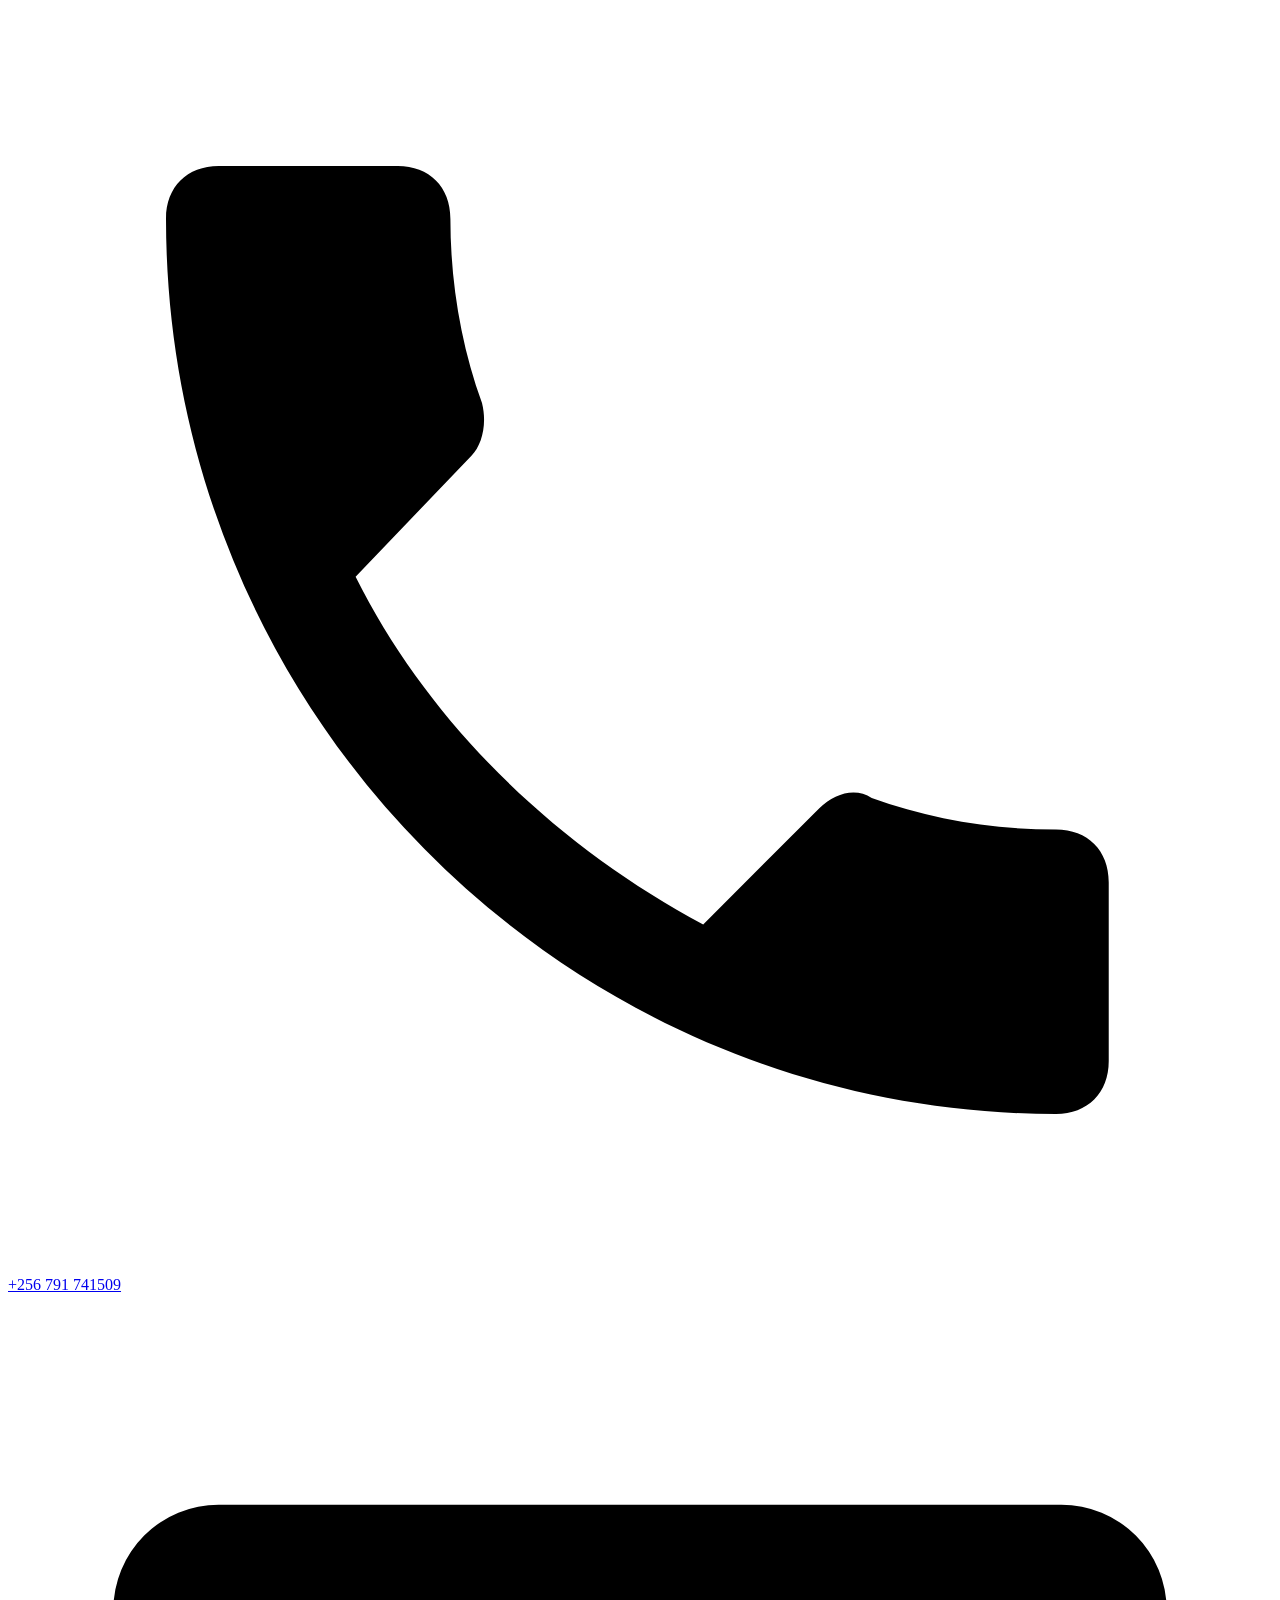
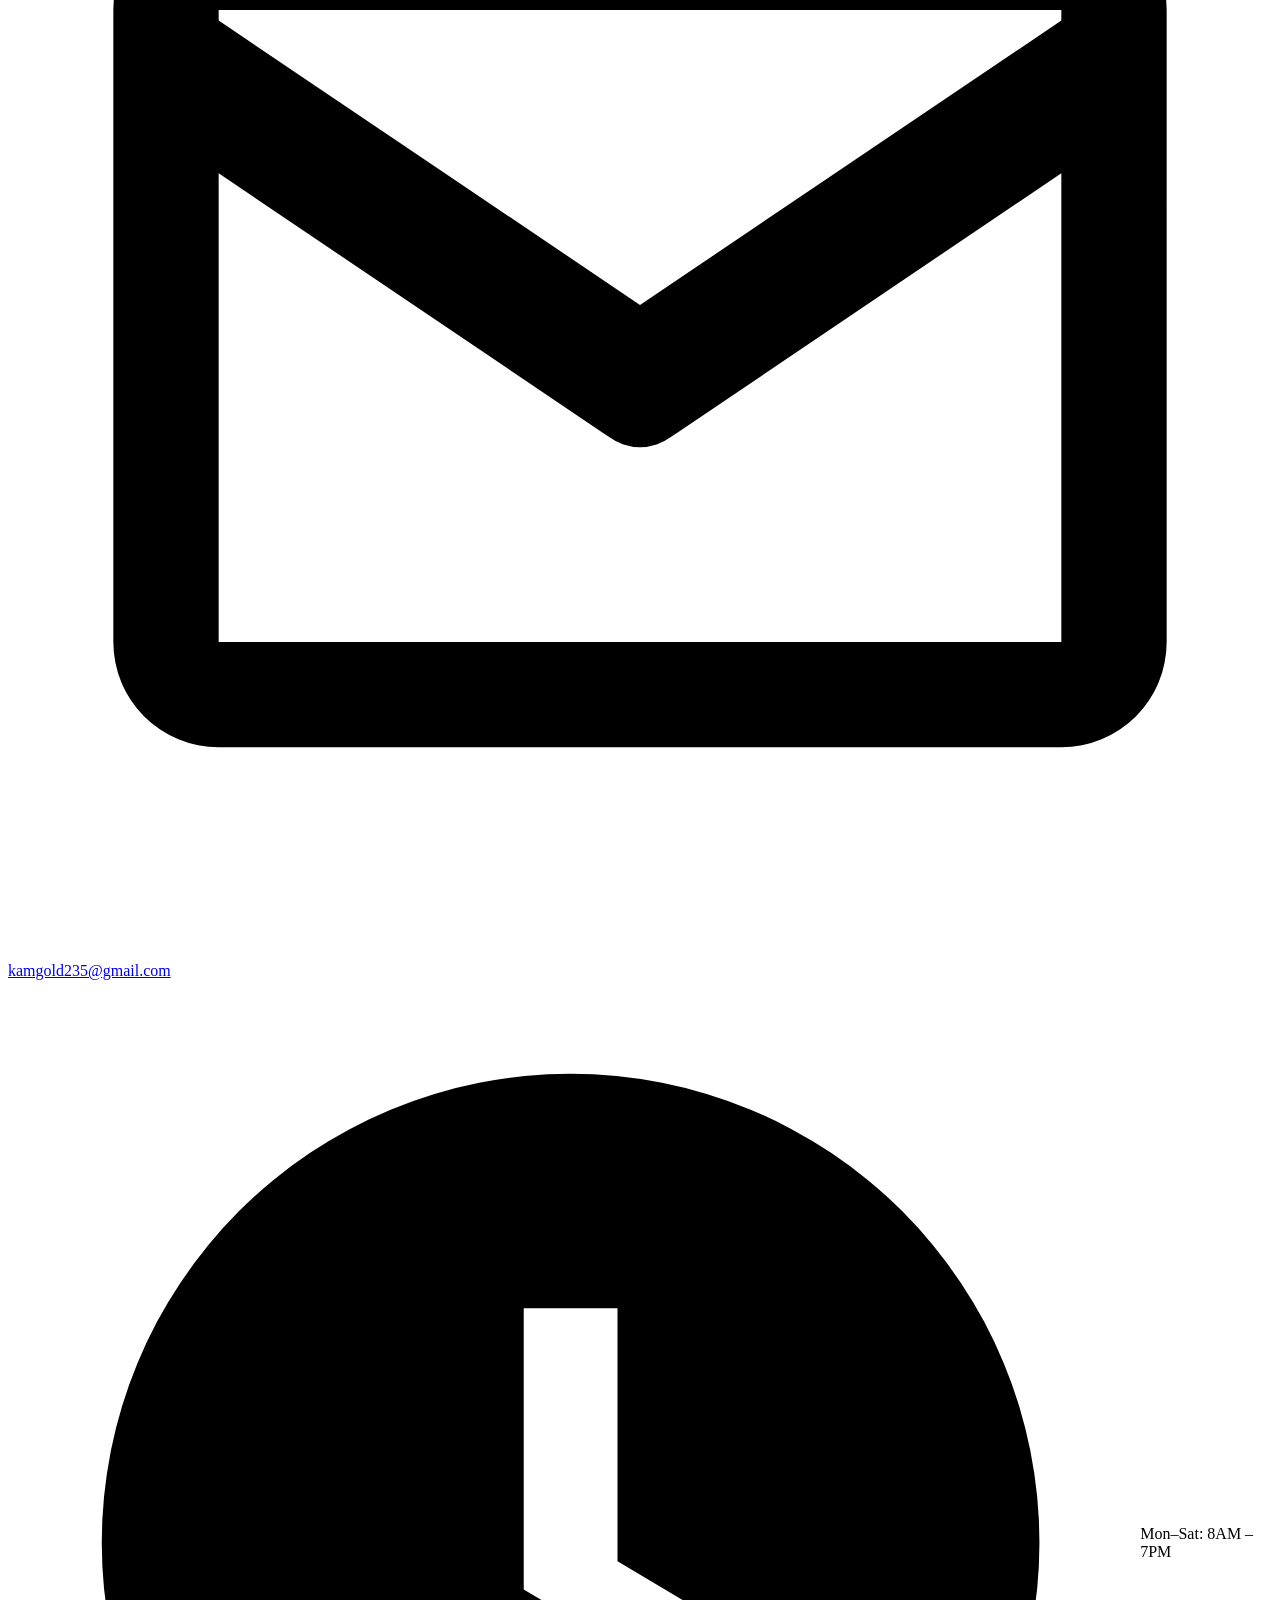
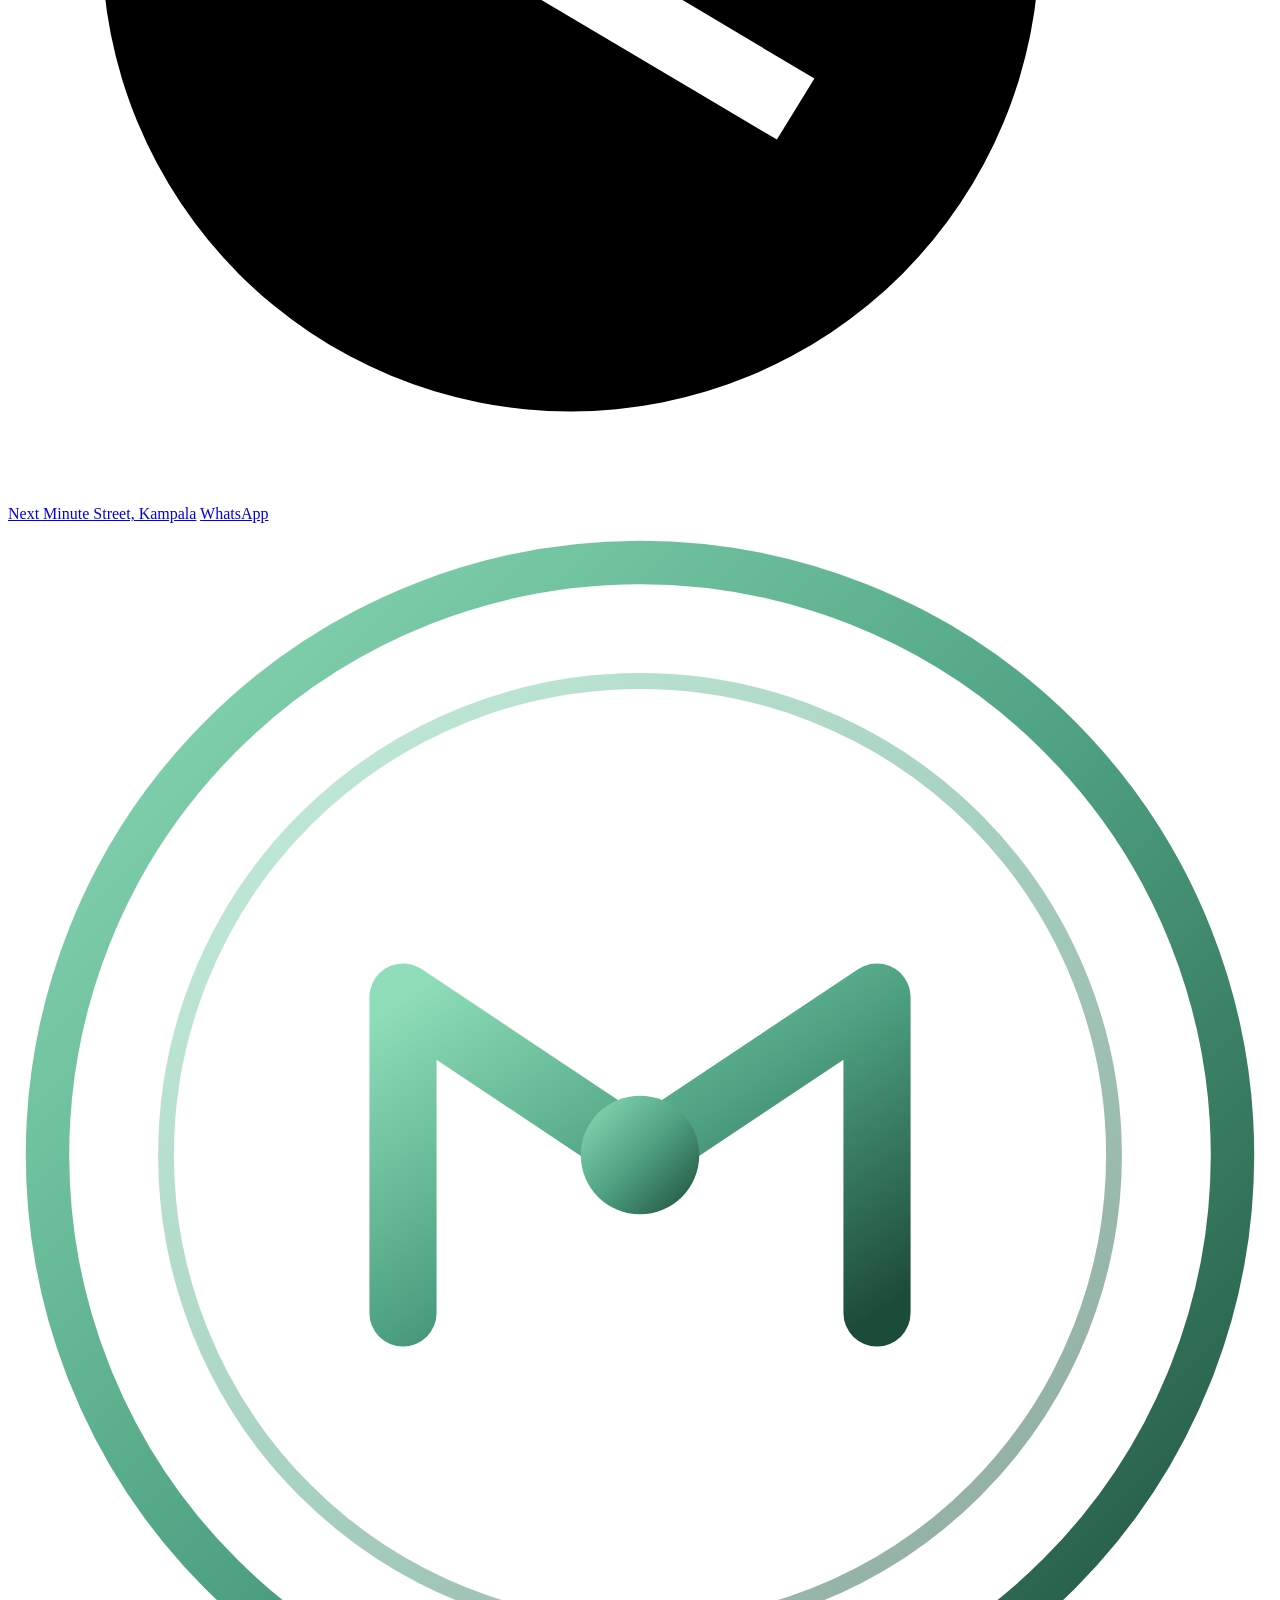
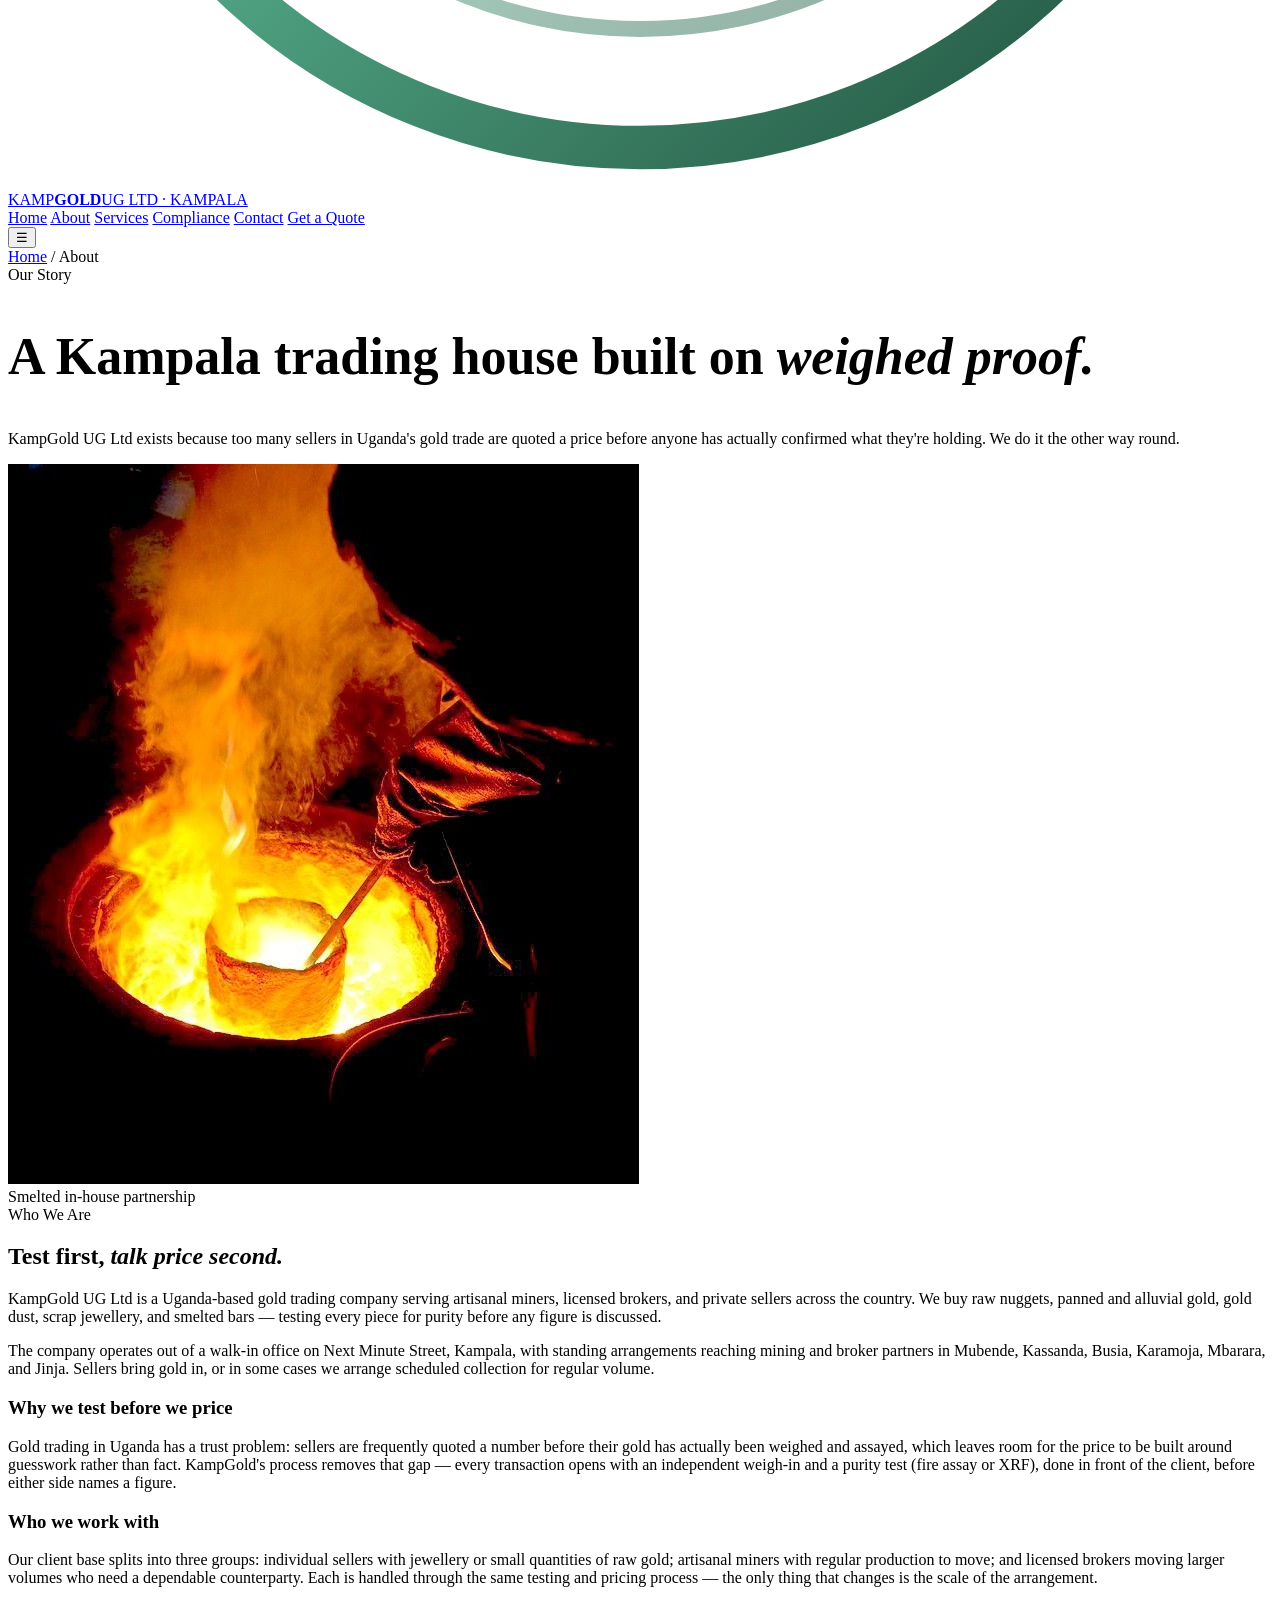
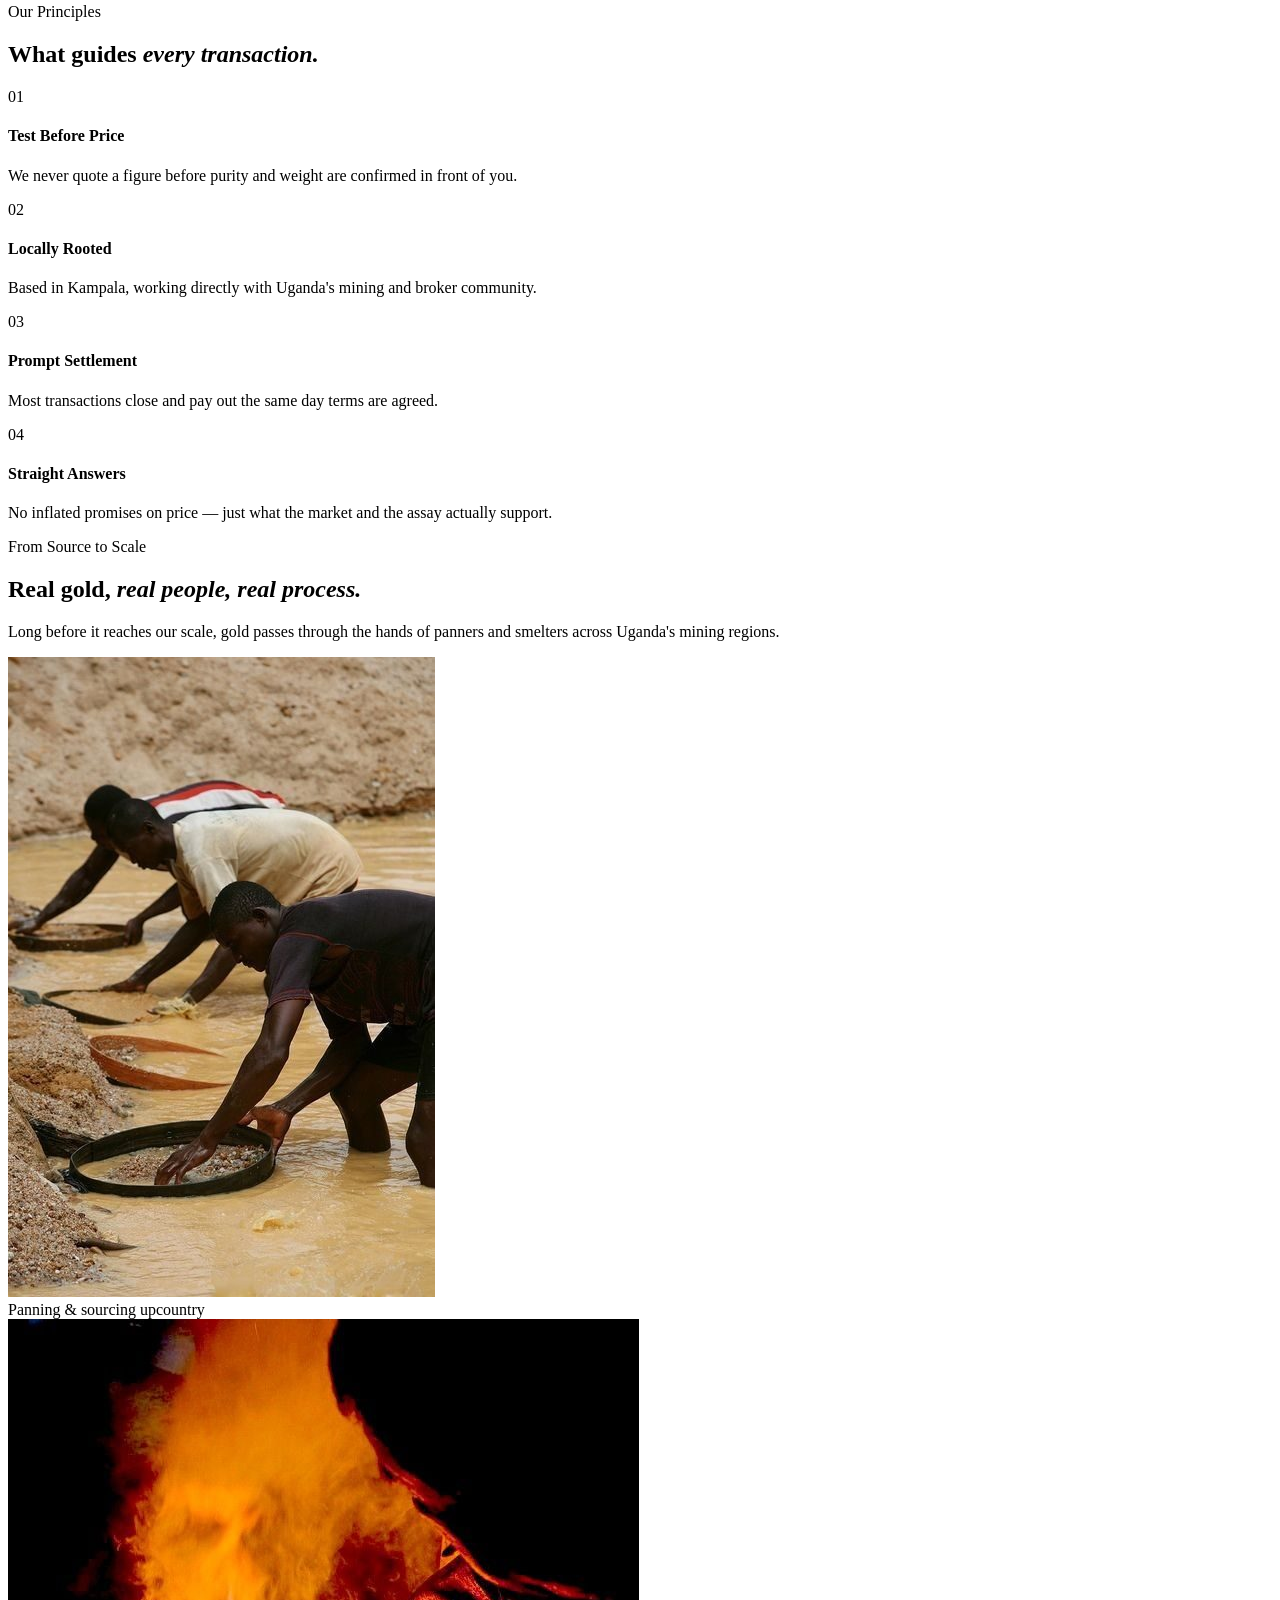
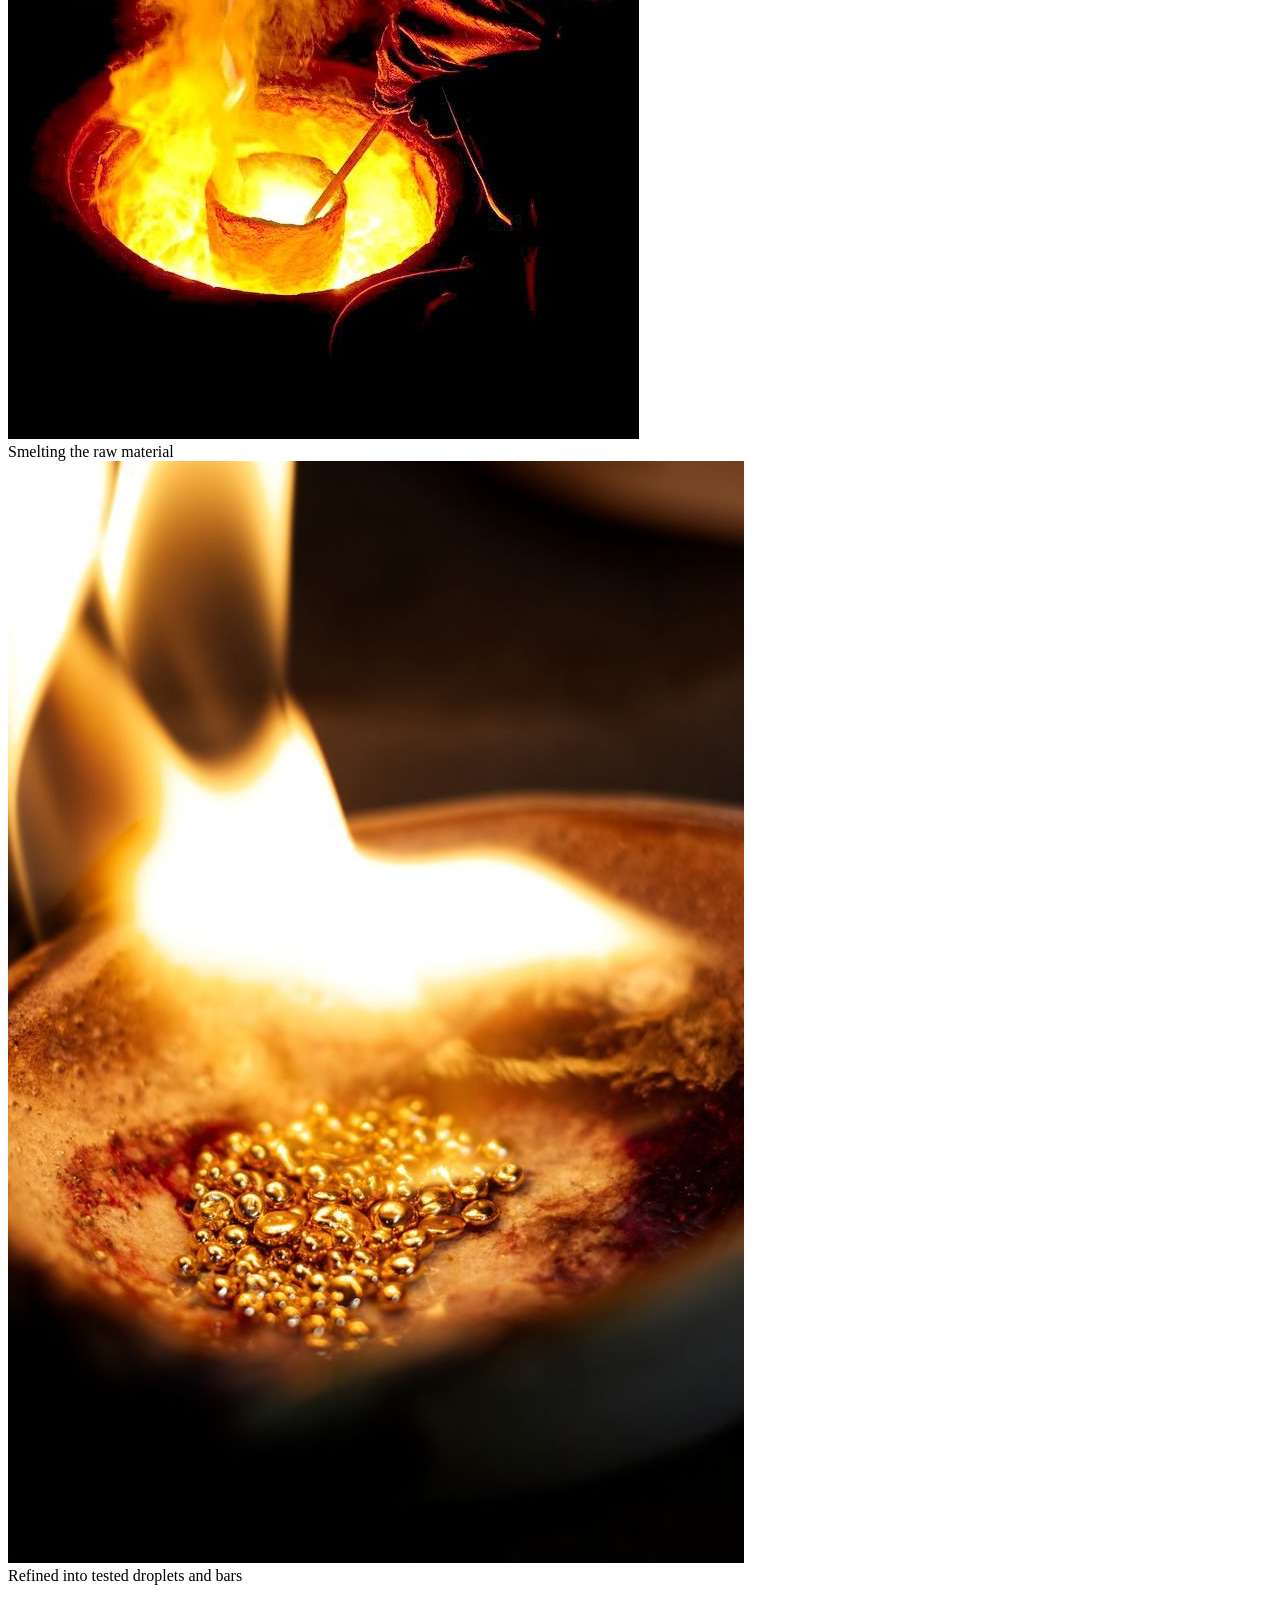
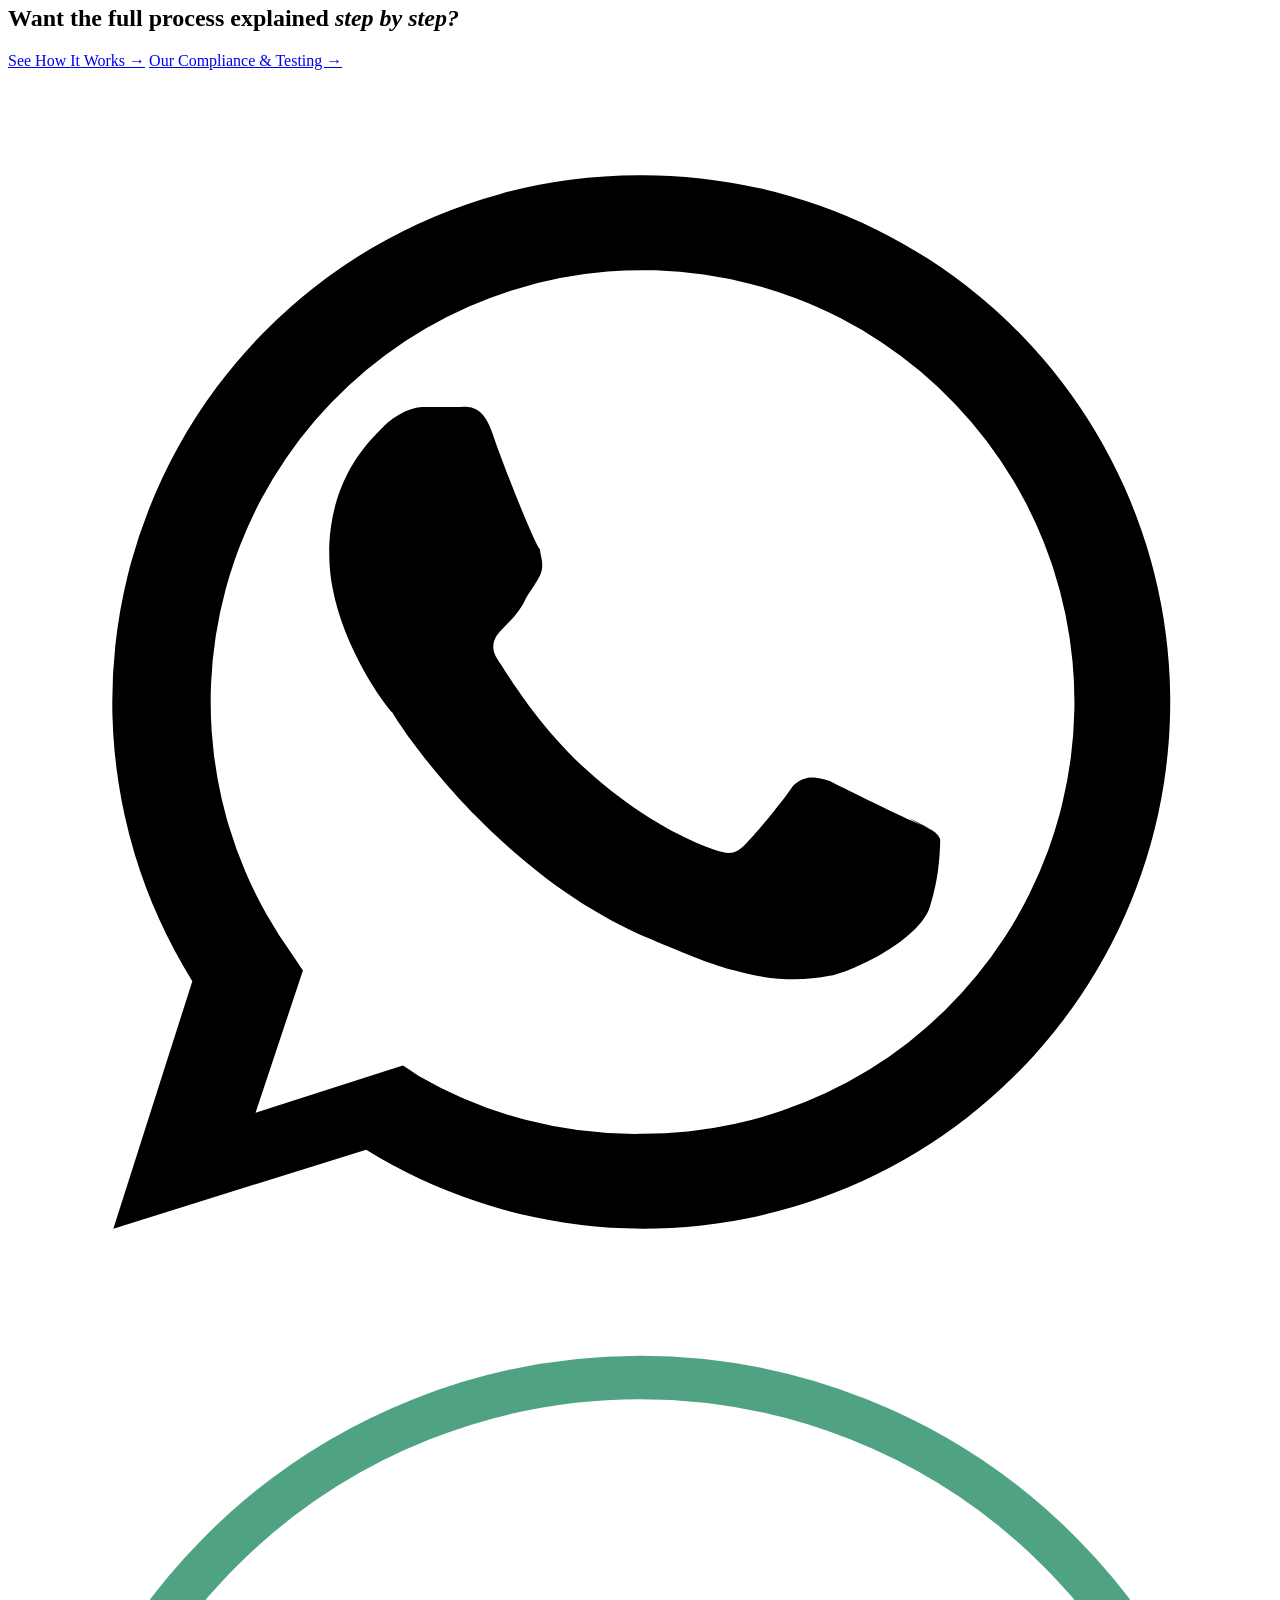
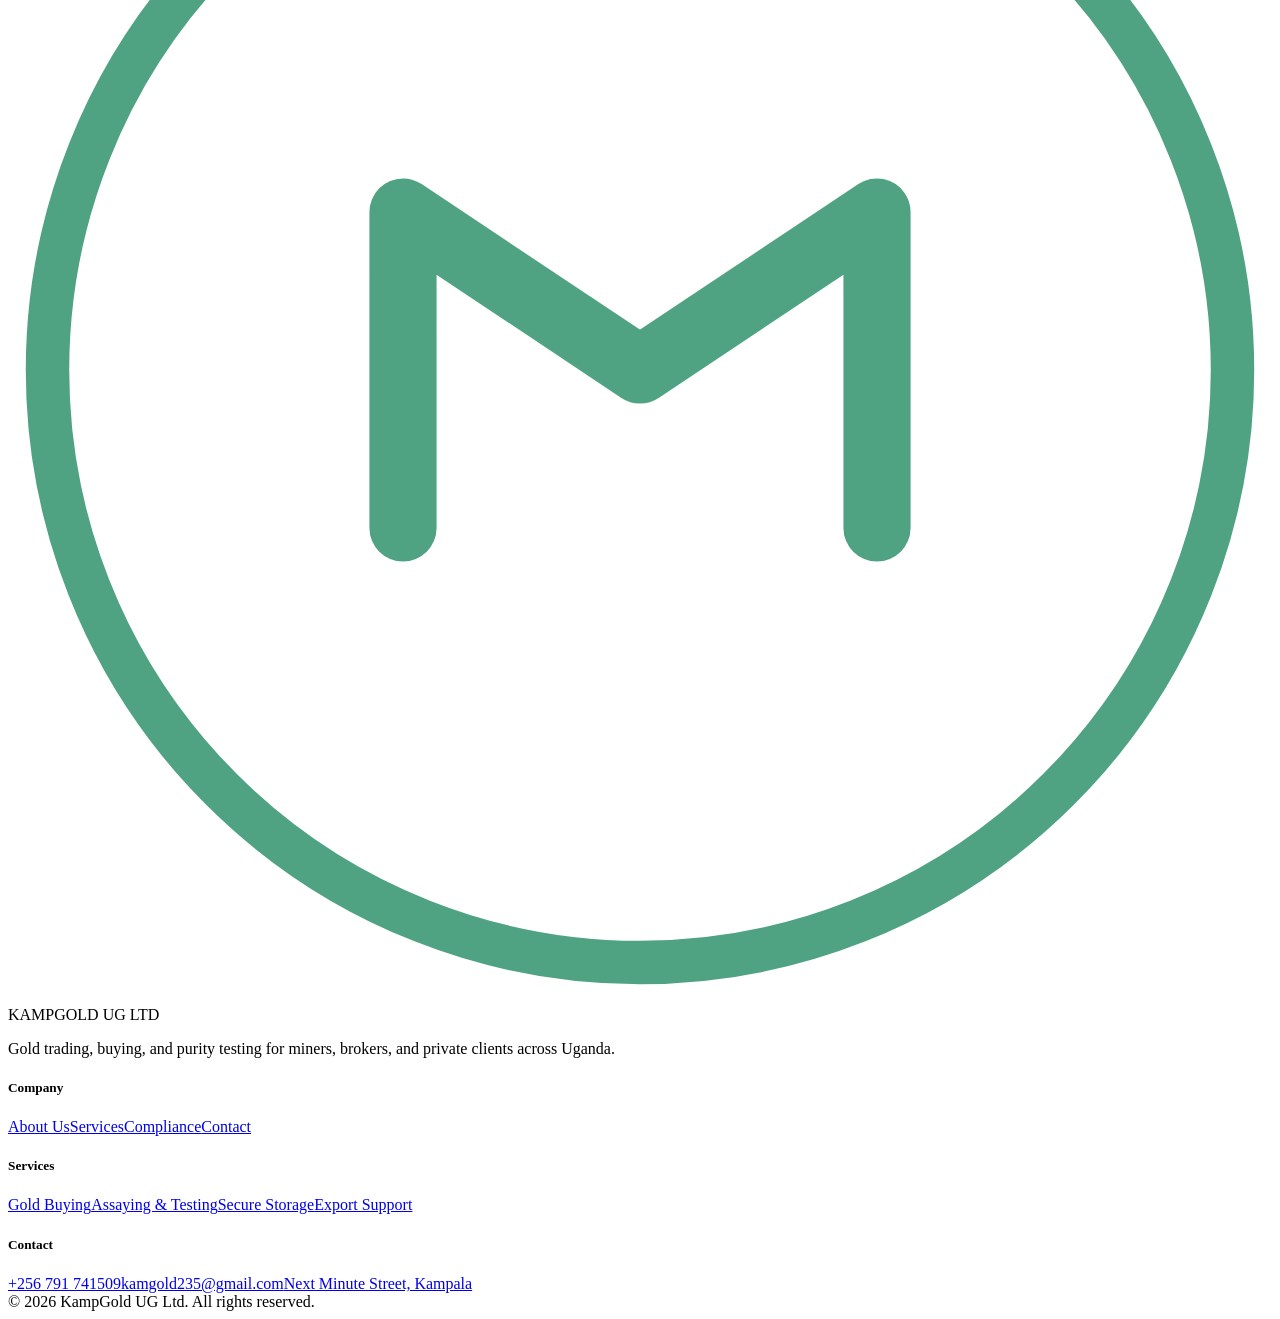
==== about.html @ 74c65866 "Add files via upload" ====
<!DOCTYPE html>
<html lang="en">
<head>
<meta charset="UTF-8">
<meta name="viewport" content="width=device-width, initial-scale=1.0">
<title>About KampGold UG Ltd — Gold Trading Company in Kampala, Uganda</title>
<meta name="description" content="KampGold UG Ltd is a Uganda-based gold trading company serving artisanal miners, licensed brokers, and private sellers from our Kampala office. Learn how we test, price, and pay for gold.">
<link rel="canonical" href="https://kampgold.com/about.html">
<link rel="icon" href="data:image/svg+xml,%3Csvg xmlns='http://www.w3.org/2000/svg' viewBox='0 0 64 64'%3E%3Ccircle cx='32' cy='32' r='30' fill='%230E0F0D'/%3E%3Ccircle cx='32' cy='32' r='26' fill='none' stroke='%234FA382' stroke-width='2.5'/%3E%3Cpath d='M20 40 L20 24 L32 32 L44 24 L44 40' fill='none' stroke='%234FA382' stroke-width='4' stroke-linecap='round' stroke-linejoin='round'/%3E%3C/svg%3E">
<link rel="preconnect" href="https://fonts.googleapis.com">
<link rel="preconnect" href="https://fonts.gstatic.com" crossorigin>
<link href="https://fonts.googleapis.com/css2?family=Fraunces:opsz,wght@9..144,500;9..144,600;9..144,700;9..144,900&family=Inter:wght@400;500;600;700&family=Space+Mono:wght@400;700&display=swap" rel="stylesheet">
<link rel="stylesheet" href="assets/style.css">
</head>
<body>

<div class="ember-field" id="emberField"></div>

<div class="topbar">
  <div class="wrap">
    <div class="topbar-left">
      <a href="tel:+256791741509"><svg viewBox="0 0 24 24"><path d="M6.6 10.8c1.4 2.8 3.8 5.1 6.6 6.6l2.2-2.2c.3-.3.7-.4 1-.2 1.1.4 2.3.6 3.5.6.6 0 1 .4 1 1V20c0 .6-.4 1-1 1C10.6 21 3 13.4 3 4c0-.6.4-1 1-1h3.4c.6 0 1 .4 1 1 0 1.2.2 2.4.6 3.5.1.4 0 .8-.2 1L6.6 10.8z"/></svg>+256 791 741509</a>
      <a href="mailto:kamgold235@gmail.com"><svg viewBox="0 0 24 24"><path d="M4 4h16a2 2 0 0 1 2 2v12a2 2 0 0 1-2 2H4a2 2 0 0 1-2-2V6a2 2 0 0 1 2-2zm0 2v.2l8 5.4 8-5.4V6H4zm16 3.1-7.4 5a1 1 0 0 1-1.2 0L4 9.1V18h16V9.1z"/></svg>kamgold235@gmail.com</a>
      <span style="display:flex;align-items:center;gap:7px;"><svg viewBox="0 0 24 24"><path d="M12 2a10 10 0 1 0 0 20 10 10 0 0 0 0-20zm1 5v5.4l4.2 2.5-.8 1.3-5.4-3.2V7h2z"/></svg>Mon–Sat: 8AM – 7PM</span>
    </div>
    <div class="topbar-right">
      <a href="contact.html">Next Minute Street, Kampala</a>
      <a href="https://wa.me/256791741509" target="_blank" rel="noopener noreferrer">WhatsApp</a>
    </div>
  </div>
</div>

<header>
  <div class="nav">
    <a class="logo" href="index.html">
      <span class="logo-mark"><svg viewBox="0 0 64 64"><defs><linearGradient id="lg1" x1="0" y1="0" x2="1" y2="1"><stop offset="0" stop-color="#8FDDB9"/><stop offset="0.5" stop-color="#4FA382"/><stop offset="1" stop-color="#1D4B39"/></linearGradient></defs><circle cx="32" cy="32" r="30" fill="none" stroke="url(#lg1)" stroke-width="2.2"/><circle cx="32" cy="32" r="24" fill="none" stroke="url(#lg1)" stroke-width="0.8" opacity="0.5"/><path d="M20 40 L20 24 L32 32 L44 24 L44 40" fill="none" stroke="url(#lg1)" stroke-width="3.4" stroke-linecap="round" stroke-linejoin="round"/><circle cx="32" cy="32" r="3" fill="url(#lg1)"/></svg></span>
      <span><span class="logo-text">KAMP<b>GOLD</b></span><span class="logo-sub">UG LTD · KAMPALA</span></span>
    </a>
    <nav class="links" id="navLinks">
      <a href="index.html">Home</a>
      <a href="about.html" class="active">About</a>
      <a href="services.html">Services</a>
      <a href="compliance.html">Compliance</a>
      <a href="contact.html">Contact</a>
      <a class="btn-gold" href="contact.html">Get a Quote</a>
    </nav>
    <button class="menu-btn" id="menuBtn" aria-label="Toggle menu">☰</button>
  </div>
</header>

<main>
  <section class="page-hero">
    <div class="wrap">
      <div class="breadcrumb"><a href="index.html">Home</a> / About</div>
      <div class="eyebrow">Our Story</div>
      <h1 class="hero-title" style="font-size:clamp(32px,4.4vw,52px);">A Kampala trading house built on <em>weighed proof.</em></h1>
      <p class="hero-sub">KampGold UG Ltd exists because too many sellers in Uganda's gold trade are quoted a price before anyone has actually confirmed what they're holding. We do it the other way round.</p>
    </div>
  </section>

  <section class="about" style="border-top:none;">
    <div class="wrap about-grid">
      <div class="about-visual reveal">
        <img src="assets/smelting-pour.jpg" alt="Molten gold being poured during smelting">
        <div class="av-shade"></div>
        <div class="av-glow"></div>
        <span class="av-badge">Smelted in-house partnership</span>
      </div>
      <div class="reveal page-body">
        <div class="section-tag">Who We Are</div>
        <h2>Test first, <em>talk price second.</em></h2>
        <p>KampGold UG Ltd is a Uganda-based gold trading company serving artisanal miners, licensed brokers, and private sellers across the country. We buy raw nuggets, panned and alluvial gold, gold dust, scrap jewellery, and smelted bars — testing every piece for purity before any figure is discussed.</p>
        <p>The company operates out of a walk-in office on Next Minute Street, Kampala, with standing arrangements reaching mining and broker partners in Mubende, Kassanda, Busia, Karamoja, Mbarara, and Jinja. Sellers bring gold in, or in some cases we arrange scheduled collection for regular volume.</p>
        <h3>Why we test before we price</h3>
        <p>Gold trading in Uganda has a trust problem: sellers are frequently quoted a number before their gold has actually been weighed and assayed, which leaves room for the price to be built around guesswork rather than fact. KampGold's process removes that gap — every transaction opens with an independent weigh-in and a purity test (fire assay or XRF), done in front of the client, before either side names a figure.</p>
        <h3>Who we work with</h3>
        <p>Our client base splits into three groups: individual sellers with jewellery or small quantities of raw gold; artisanal miners with regular production to move; and licensed brokers moving larger volumes who need a dependable counterparty. Each is handled through the same testing and pricing process — the only thing that changes is the scale of the arrangement.</p>
      </div>
    </div>
  </section>

  <section>
    <div class="wrap">
      <div class="section-head reveal">
        <div class="section-tag">Our Principles</div>
        <h2>What guides <em>every transaction.</em></h2>
      </div>
      <div class="why-grid reveal">
        <div class="why-item"><span class="num">01</span><h4>Test Before Price</h4><p>We never quote a figure before purity and weight are confirmed in front of you.</p></div>
        <div class="why-item"><span class="num">02</span><h4>Locally Rooted</h4><p>Based in Kampala, working directly with Uganda's mining and broker community.</p></div>
        <div class="why-item"><span class="num">03</span><h4>Prompt Settlement</h4><p>Most transactions close and pay out the same day terms are agreed.</p></div>
        <div class="why-item"><span class="num">04</span><h4>Straight Answers</h4><p>No inflated promises on price — just what the market and the assay actually support.</p></div>
      </div>
    </div>
  </section>

  <section style="background:var(--ink-2); border-top:1px solid var(--line); border-bottom:1px solid var(--line);">
    <div class="wrap">
      <div class="section-head reveal">
        <div class="section-tag">From Source to Scale</div>
        <h2>Real gold, <em>real people, real process.</em></h2>
        <p class="section-desc">Long before it reaches our scale, gold passes through the hands of panners and smelters across Uganda's mining regions.</p>
      </div>
      <div class="story-grid reveal">
        <div class="story-photo tall"><img src="assets/panning-river.jpg" alt="Miners panning for gold in a river"><div class="story-shade"></div><span class="story-cap">Panning &amp; sourcing upcountry</span></div>
        <div class="story-photo"><img src="assets/smelting-pour.jpg" alt="Molten gold being poured from a crucible"><div class="story-shade"></div><span class="story-cap">Smelting the raw material</span></div>
        <div class="story-photo"><img src="assets/molten-droplets.jpg" alt="Molten gold droplets forming under flame"><div class="story-shade"></div><span class="story-cap">Refined into tested droplets and bars</span></div>
      </div>
    </div>
  </section>

  <section class="cta">
    <div class="wrap">
      <h2 class="reveal">Want the full process explained <em>step by step?</em></h2>
      <div class="cta-actions reveal">
        <a class="btn-gold" href="services.html">See How It Works →</a>
        <a class="btn-outline" href="compliance.html">Our Compliance &amp; Testing →</a>
      </div>
    </div>
  </section>
</main>

<a class="float-wa" href="https://wa.me/256791741509" target="_blank" rel="noopener noreferrer" aria-label="Chat on WhatsApp">
  <svg viewBox="0 0 24 24"><path d="M17.5 14.4c-.3-.1-1.7-.8-1.9-.9-.3-.1-.5-.1-.7.1-.2.3-.7.9-.9 1.1-.2.2-.3.2-.6.1-.3-.1-1.3-.5-2.4-1.5-.9-.8-1.5-1.8-1.7-2.1-.2-.3 0-.5.1-.6.1-.1.3-.3.4-.5.1-.2.2-.3.3-.5.1-.2 0-.4 0-.5-.1-.1-.7-1.6-.9-2.2-.2-.6-.5-.5-.7-.5h-.6c-.2 0-.5.1-.8.4-.3.3-1 1-1 2.4s1 2.8 1.2 3c.1.2 2 3.1 4.9 4.3.7.3 1.2.5 1.6.6.7.2 1.3.2 1.8.1.5-.1 1.7-.7 1.9-1.3.2-.6.2-1.2.2-1.3-.1-.2-.3-.2-.6-.4z"/><path d="M12 2a10 10 0 0 0-8.5 15.3L2 22l4.8-1.5A10 10 0 1 0 12 2zm0 18.2a8.2 8.2 0 0 1-4.2-1.1l-.3-.2-2.8.9.9-2.7-.2-.3A8.2 8.2 0 1 1 12 20.2z"/></svg>
</a>

<footer>
  <div class="wrap">
    <div class="footer-grid">
      <div>
        <div class="footer-brand"><span class="logo-mark" style="width:32px;height:32px;"><svg viewBox="0 0 64 64"><circle cx="32" cy="32" r="30" fill="none" stroke="#4FA382" stroke-width="2.2"/><path d="M20 40 L20 24 L32 32 L44 24 L44 40" fill="none" stroke="#4FA382" stroke-width="3.4" stroke-linecap="round" stroke-linejoin="round"/></svg></span><span>KAMPGOLD UG LTD</span></div>
        <p class="footer-desc">Gold trading, buying, and purity testing for miners, brokers, and private clients across Uganda.</p>
      </div>
      <div class="footer-col"><h5>Company</h5><a href="about.html">About Us</a><a href="services.html">Services</a><a href="compliance.html">Compliance</a><a href="contact.html">Contact</a></div>
      <div class="footer-col"><h5>Services</h5><a href="services.html">Gold Buying</a><a href="services.html">Assaying &amp; Testing</a><a href="services.html">Secure Storage</a><a href="services.html">Export Support</a></div>
      <div class="footer-col"><h5>Contact</h5><a href="tel:+256791741509">+256 791 741509</a><a href="mailto:kamgold235@gmail.com">kamgold235@gmail.com</a><a href="contact.html">Next Minute Street, Kampala</a></div>
    </div>
    <div class="footer-bottom"><span>© 2026 KampGold UG Ltd. All rights reserved.</span></div>
  </div>
</footer>

<script src="assets/script.js"></script>
</body>
</html>
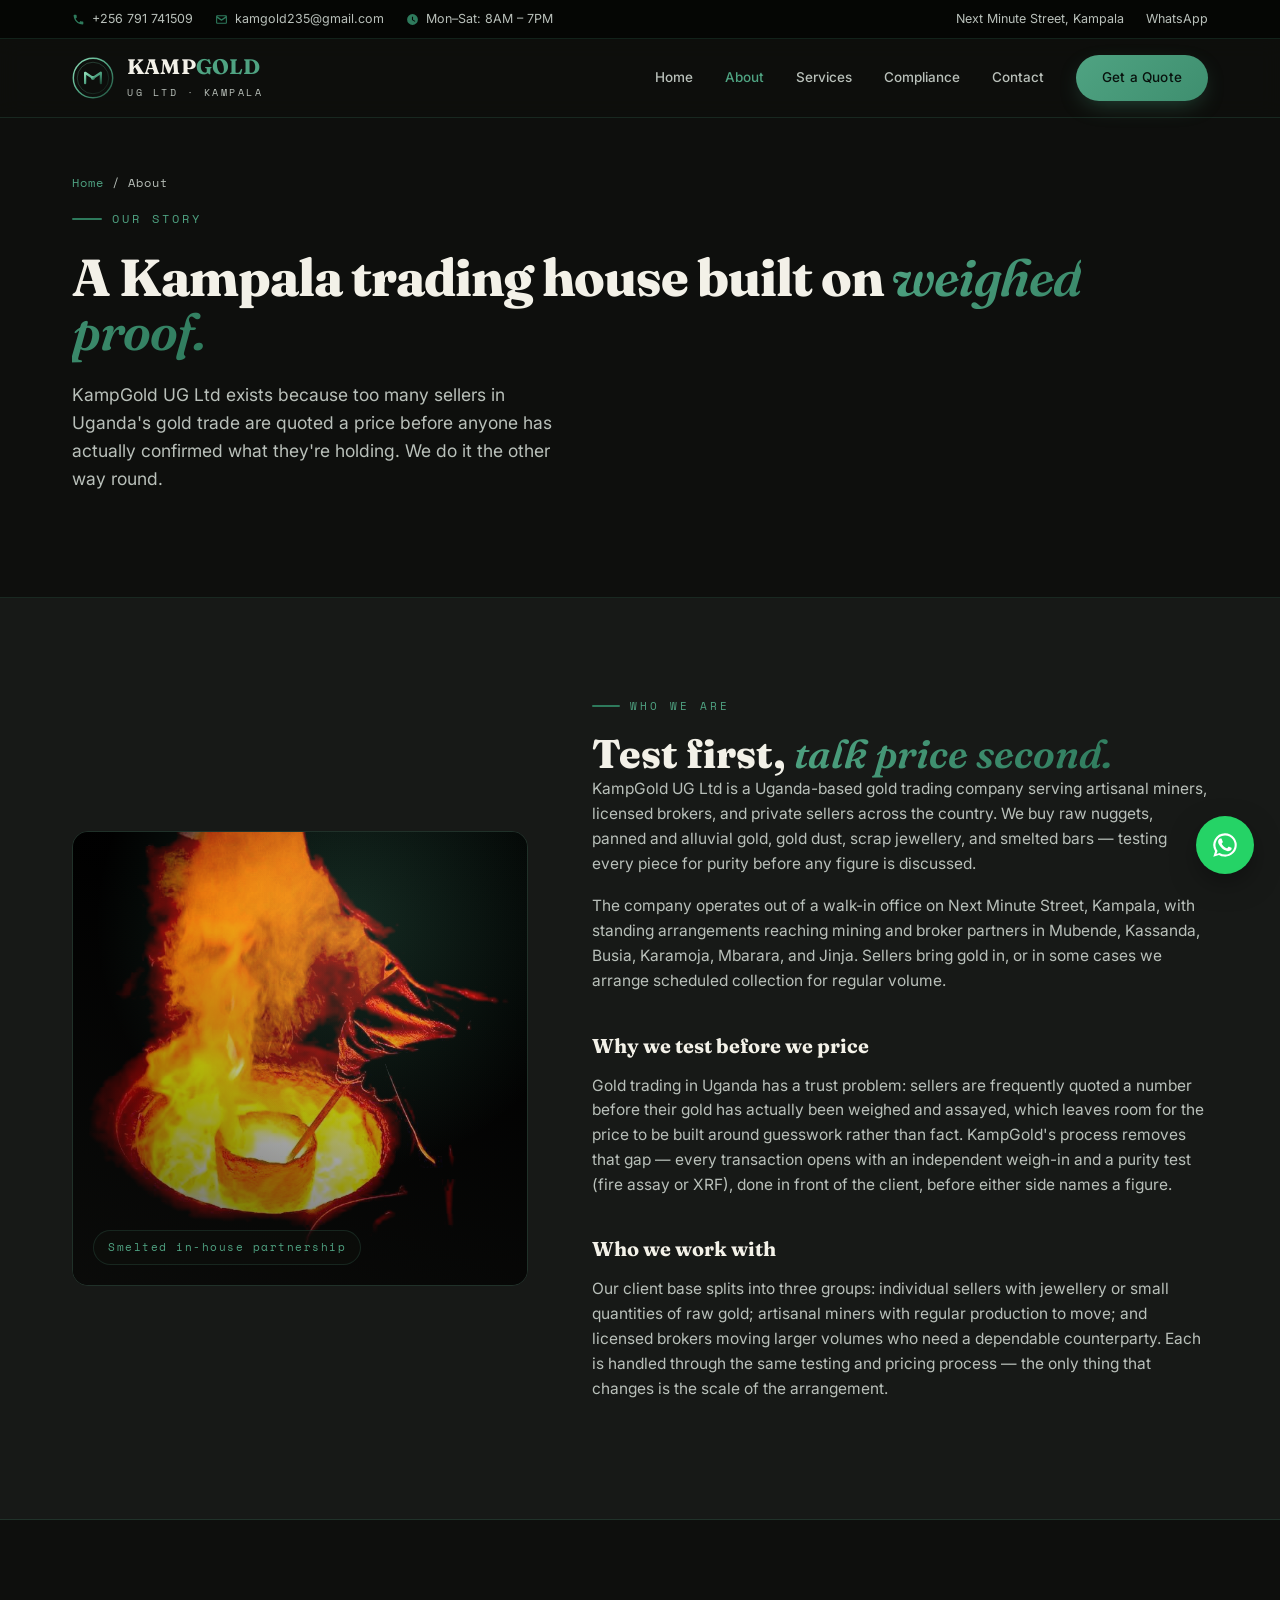
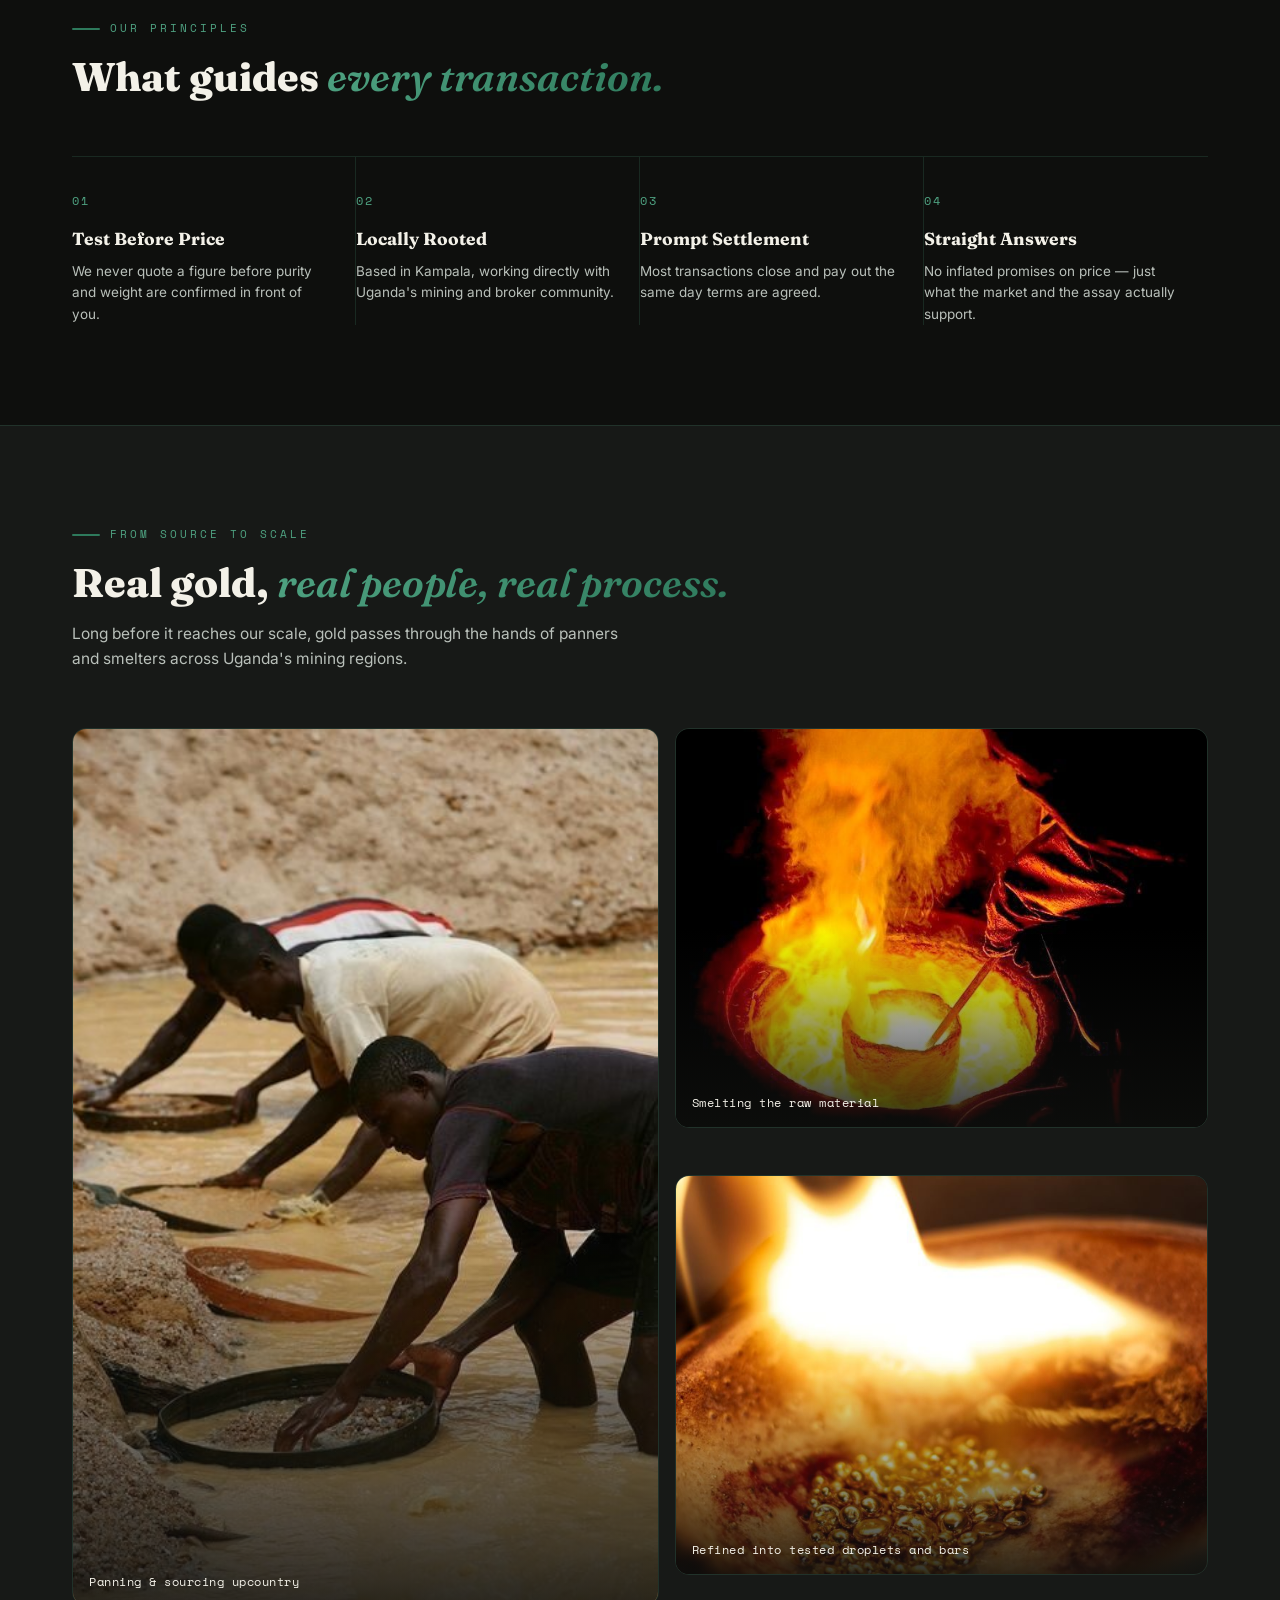
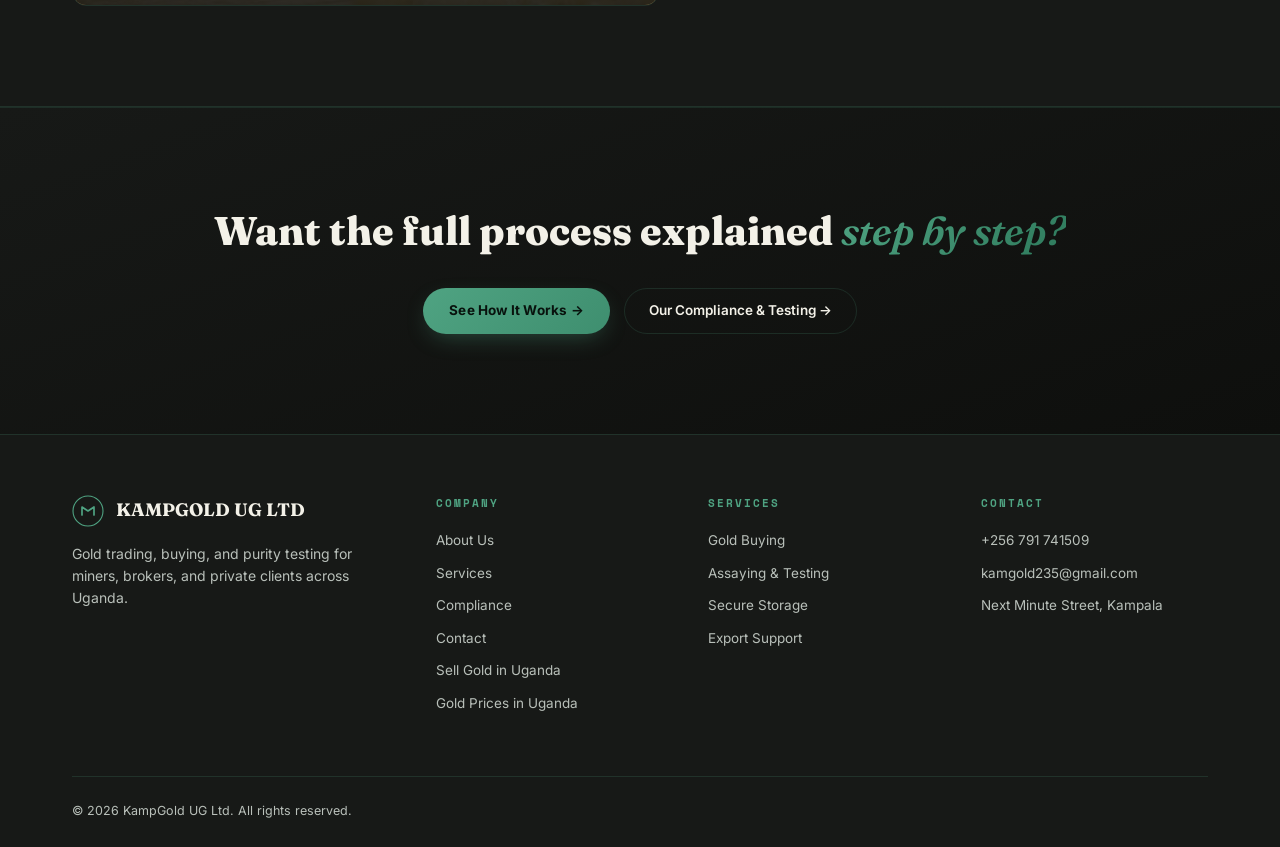
==== commit 6b2c02ae: "Add files via upload" ====
--- a/about.html
+++ b/about.html
@@ -131,7 +131,7 @@
         <div class="footer-brand"><span class="logo-mark" style="width:32px;height:32px;"><svg viewBox="0 0 64 64"><circle cx="32" cy="32" r="30" fill="none" stroke="#4FA382" stroke-width="2.2"/><path d="M20 40 L20 24 L32 32 L44 24 L44 40" fill="none" stroke="#4FA382" stroke-width="3.4" stroke-linecap="round" stroke-linejoin="round"/></svg></span><span>KAMPGOLD UG LTD</span></div>
         <p class="footer-desc">Gold trading, buying, and purity testing for miners, brokers, and private clients across Uganda.</p>
       </div>
-      <div class="footer-col"><h5>Company</h5><a href="about.html">About Us</a><a href="services.html">Services</a><a href="compliance.html">Compliance</a><a href="contact.html">Contact</a></div>
+      <div class="footer-col"><h5>Company</h5><a href="about.html">About Us</a><a href="services.html">Services</a><a href="compliance.html">Compliance</a><a href="contact.html">Contact</a><a href="sell-gold-uganda.html">Sell Gold in Uganda</a><a href="gold-prices-uganda.html">Gold Prices in Uganda</a></div>
       <div class="footer-col"><h5>Services</h5><a href="services.html">Gold Buying</a><a href="services.html">Assaying &amp; Testing</a><a href="services.html">Secure Storage</a><a href="services.html">Export Support</a></div>
       <div class="footer-col"><h5>Contact</h5><a href="tel:+256791741509">+256 791 741509</a><a href="mailto:kamgold235@gmail.com">kamgold235@gmail.com</a><a href="contact.html">Next Minute Street, Kampala</a></div>
     </div>
--- a/assets/style.css
+++ b/assets/style.css
@@ -0,0 +1,286 @@
+/* ============================================================
+   KampGold UG Ltd — shared stylesheet
+   Accent colour is a deep jade/emerald (NOT gold) — gold appears
+   only inside real photographs, never as UI chrome, text colour,
+   borders, or icon fills. This was a deliberate brief change:
+   gold-on-dark reads as generic/templated for a gold trading
+   site; jade reads as a considered, distinct brand choice while
+   still working with the same warm-dark palette.
+   ============================================================ */
+:root{
+  --ink:#0E0F0D;
+  --ink-2:#171917;
+  --ink-3:#1F2320;
+  --acc-1:#4FA382;   /* bright jade — replaces old gold-1 */
+  --acc-2:#2E7A5C;   /* mid jade   — replaces old gold-2 */
+  --acc-3:#1D4B39;   /* deep jade  — replaces old gold-3 */
+  --ember:#7A2A1E;   /* unchanged warm accent, used sparingly (ticker band) */
+  --ivory:#F3F1E8;
+  --ivory-dim:#B9C0BA;
+  --line:rgba(79,163,130,0.18);
+  --serif:'Fraunces', serif;
+  --sans:'Inter', sans-serif;
+  --mono:'Space Mono', monospace;
+}
+*{box-sizing:border-box; margin:0; padding:0;}
+html{scroll-behavior:smooth;}
+body{background:var(--ink); color:var(--ivory); font-family:var(--sans); line-height:1.6; overflow-x:hidden;}
+a{color:inherit; text-decoration:none;}
+img,svg{display:block; max-width:100%;}
+.wrap{max-width:1200px; margin:0 auto; padding:0 32px;}
+@media (prefers-reduced-motion: reduce){*{animation:none !important; transition:none !important;}}
+
+.reveal{opacity:0; transform:translateY(28px); transition:opacity .7s ease, transform .7s ease;}
+.reveal.in{opacity:1; transform:translateY(0);}
+/* No-JS / crawler fallback: never rely on JS to reveal actual content.
+   If JS hasn't run yet (or doesn't run at all), text is still present
+   in the DOM — this class only affects opacity/transform, so search
+   engines index the underlying text regardless of animation state. */
+noscript .reveal{opacity:1 !important; transform:none !important;}
+
+.ember-field{position:fixed; inset:0; z-index:0; pointer-events:none; overflow:hidden;}
+.ember-dot{
+  position:absolute; bottom:-20px; width:5px; height:5px; border-radius:50%;
+  background:radial-gradient(circle, var(--acc-1), transparent 70%);
+  opacity:0; animation:rise linear infinite;
+  box-shadow:0 0 8px 1px rgba(79,163,130,0.45);
+}
+@keyframes rise{
+  0%{transform:translateY(0) translateX(0); opacity:0;}
+  8%{opacity:.8;}
+  50%{transform:translateY(-52vh) translateX(14px); opacity:.5;}
+  90%{opacity:0;}
+  100%{transform:translateY(-100vh) translateX(-10px); opacity:0;}
+}
+main, header, footer, .topbar{position:relative; z-index:1;}
+
+.topbar{background:#050604; color:var(--ivory-dim); font-size:12.5px; border-bottom:1px solid var(--line);}
+.topbar .wrap{display:flex; justify-content:space-between; align-items:center; padding:9px 32px; flex-wrap:wrap; gap:8px;}
+.topbar-left, .topbar-right{display:flex; gap:22px; align-items:center; flex-wrap:wrap;}
+.topbar a{display:flex; align-items:center; gap:7px; transition:color .2s;}
+.topbar a:hover{color:var(--acc-1);}
+.topbar svg{width:13px; height:13px; fill:var(--acc-2);}
+
+header{position:sticky; top:0; z-index:100; background:rgba(14,15,13,0.92); backdrop-filter:blur(10px); border-bottom:1px solid var(--line);}
+.nav{display:flex; align-items:center; justify-content:space-between; padding:16px 32px; max-width:1200px; margin:0 auto;}
+.logo{display:flex; align-items:center; gap:13px;}
+.logo-text{font-family:var(--serif); font-weight:700; font-size:21px; letter-spacing:.2px; color:var(--ivory); line-height:1.1;}
+.logo-text b{color:var(--acc-1);}
+.logo-sub{font-family:var(--mono); font-size:9.5px; letter-spacing:2.5px; color:var(--ivory-dim); display:block; margin-top:3px;}
+nav.links{display:flex; gap:32px; align-items:center;}
+nav.links a{font-size:13.5px; color:var(--ivory-dim); font-weight:500; transition:color .2s;}
+nav.links a:hover, nav.links a.active{color:var(--acc-1);}
+.btn-gold{
+  background:linear-gradient(135deg, var(--acc-1), var(--acc-2));
+  background-size:200% 200%;
+  color:#08120D !important; font-weight:700; padding:12px 26px; border-radius:999px;
+  font-size:13.5px; letter-spacing:.2px; box-shadow:0 8px 24px -8px rgba(79,163,130,0.45);
+  transition:transform .2s, box-shadow .2s; animation:shimmerbtn 4s ease infinite;
+}
+@keyframes shimmerbtn{0%,100%{background-position:0% 50%;}50%{background-position:100% 50%;}}
+.btn-gold:hover{transform:translateY(-2px); box-shadow:0 12px 28px -8px rgba(79,163,130,0.6);}
+.btn-outline{border:1.5px solid var(--line); color:var(--ivory) !important; padding:11px 24px; border-radius:999px; font-size:13.5px; font-weight:600; transition:all .2s;}
+.btn-outline:hover{border-color:var(--acc-1); color:var(--acc-1) !important;}
+.btn-whatsapp{display:inline-flex; align-items:center; gap:9px; background:#1A1D1A; border:1.5px solid var(--line); color:var(--ivory) !important; padding:11px 22px 11px 16px; border-radius:999px; font-size:13.5px; font-weight:600; transition:all .2s;}
+.btn-whatsapp svg{width:18px; height:18px; fill:#3FBF60;}
+.btn-whatsapp:hover{border-color:#3FBF60;}
+.menu-btn{display:none; background:none; border:none; color:var(--ivory); font-size:22px; cursor:pointer;}
+@media (max-width:980px){
+  nav.links{position:fixed; top:0; right:0; bottom:0; width:78%; max-width:320px; background:var(--ink-2); flex-direction:column; align-items:flex-start; padding:100px 30px 30px; gap:24px; transform:translateX(100%); transition:transform .3s ease; border-left:1px solid var(--line); z-index:50;}
+  nav.links.open{transform:translateX(0);}
+  .menu-btn{display:block;}
+}
+.logo-mark{width:42px; height:42px;}
+
+.hero{position:relative; padding:64px 0 0; overflow:hidden;}
+.hero-grid{display:grid; grid-template-columns:1.05fr 0.95fr; gap:50px; align-items:center; position:relative; z-index:2;}
+.eyebrow{display:flex; align-items:center; gap:10px; font-family:var(--mono); font-size:11.5px; letter-spacing:3px; color:var(--acc-1); text-transform:uppercase; margin-bottom:22px;}
+.eyebrow::before{content:''; width:30px; height:2px; background:var(--acc-2); border-radius:2px;}
+h1.hero-title{font-family:var(--serif); font-weight:800; font-size:clamp(38px,5.4vw,64px); line-height:1.04; letter-spacing:-1px; color:var(--ivory); margin-bottom:22px;}
+h1.hero-title em{font-style:italic; font-weight:600; background:linear-gradient(135deg,var(--acc-1),var(--acc-2)); -webkit-background-clip:text; background-clip:text; color:transparent;}
+.hero-sub{font-size:17.5px; color:var(--ivory-dim); max-width:480px; margin-bottom:34px;}
+.hero-actions{display:flex; gap:14px; flex-wrap:wrap; margin-bottom:38px;}
+.hero-stats{display:flex; gap:0; border-top:1px solid var(--line); max-width:520px;}
+.stat-item{flex:1; padding:18px 22px 0 0; border-right:1px solid var(--line);}
+.stat-item:last-child{border-right:none;}
+.stat-num{font-family:var(--serif); font-weight:800; font-size:26px; background:linear-gradient(135deg,var(--acc-1),var(--acc-2)); -webkit-background-clip:text; background-clip:text; color:transparent; display:block;}
+.stat-label{font-size:11.5px; color:var(--ivory-dim); letter-spacing:.3px; margin-top:4px; display:block;}
+
+.hero-visual{position:relative; aspect-ratio:1/1.05; border-radius:18px; overflow:hidden; border:1px solid var(--line);}
+.hv-bg{position:absolute; inset:0;}
+.hv-bg img{width:100%; height:100%; object-fit:cover; filter:saturate(1.05) contrast(1.05);}
+.hv-photo-overlay{position:absolute; inset:0; background:linear-gradient(180deg, rgba(14,15,13,0.25) 0%, rgba(14,15,13,0.55) 55%, rgba(14,15,13,0.85) 100%);}
+.hv-glow-1{position:absolute; width:480px; height:480px; border-radius:50%; background:radial-gradient(circle, rgba(79,163,130,0.32), transparent 65%); top:-140px; right:-140px; filter:blur(10px); animation:glowpulse 5s ease-in-out infinite;}
+.hv-glow-2{position:absolute; width:360px; height:360px; border-radius:50%; background:radial-gradient(circle, rgba(122,42,30,0.35), transparent 65%); bottom:-100px; left:-100px; filter:blur(10px); animation:glowpulse 6s ease-in-out infinite 1s;}
+@keyframes glowpulse{0%,100%{opacity:.7; transform:scale(1);}50%{opacity:1; transform:scale(1.08);}}
+.hv-shimmer{position:absolute; inset:0; z-index:2; pointer-events:none; background:linear-gradient(100deg, transparent 30%, rgba(200,240,220,0.14) 45%, rgba(200,240,220,0.24) 50%, rgba(200,240,220,0.14) 55%, transparent 70%); background-size:250% 250%; animation:sweep 5.5s ease-in-out infinite;}
+@keyframes sweep{0%{background-position:200% 200%;} 100%{background-position:-50% -50%;}}
+.hv-embers{position:absolute; inset:0; z-index:2; pointer-events:none; overflow:hidden;}
+.hv-cards{position:absolute; inset:0; display:grid; grid-template-columns:1fr 1fr; grid-template-rows:1fr 1fr; gap:16px; padding:26px; z-index:3;}
+.hv-card{background:rgba(14,15,13,0.55); backdrop-filter:blur(6px); border:1px solid rgba(79,163,130,0.22); border-radius:12px; padding:20px 18px; display:flex; flex-direction:column; justify-content:flex-end; transition:transform .25s, border-color .25s;}
+.hv-card:hover{transform:translateY(-4px); border-color:var(--acc-1);}
+.hv-card .ic{width:34px; height:34px; margin-bottom:14px; background:linear-gradient(135deg,var(--acc-1),var(--acc-2)); border-radius:9px; display:flex; align-items:center; justify-content:center;}
+.hv-card .ic svg{width:19px; height:19px; stroke:#08120D;}
+.hv-card h4{font-family:var(--serif); font-size:16.5px; font-weight:700; color:var(--ivory); margin-bottom:4px;}
+.hv-card p{font-size:12.5px; color:var(--ivory-dim);}
+@media (max-width:980px){.hero-grid{grid-template-columns:1fr;} .hero-visual{aspect-ratio:1/0.9;}}
+@media (max-width:560px){.hv-cards{grid-template-columns:1fr; grid-template-rows:repeat(4,auto); overflow-y:auto;}}
+
+.ticker-band{background:var(--ember); overflow:hidden; padding:14px 0;}
+.ticker-track{display:flex; gap:56px; white-space:nowrap; animation:tick 30s linear infinite; font-family:var(--mono); font-size:13px; color:var(--ivory);}
+.ticker-track span.m{color:var(--acc-1); font-weight:700; margin-right:8px;}
+@keyframes tick{from{transform:translateX(0);} to{transform:translateX(-50%);}}
+
+.impact{background:var(--ink-2); border-bottom:1px solid var(--line); padding:64px 0;}
+.impact-grid{display:grid; grid-template-columns:repeat(4,1fr); gap:0;}
+.impact-item{text-align:center; padding:0 20px; border-right:1px solid var(--line);}
+.impact-item:last-child{border-right:none;}
+.impact-num{font-family:var(--serif); font-weight:900; font-size:clamp(26px,3.2vw,38px); background:linear-gradient(135deg,var(--acc-1),var(--acc-2)); -webkit-background-clip:text; background-clip:text; color:transparent;}
+.impact-label{font-size:12.5px; color:var(--ivory-dim); letter-spacing:.4px; margin-top:6px;}
+@media (max-width:860px){.impact-grid{grid-template-columns:1fr 1fr; row-gap:34px;} .impact-item{border-right:none; border-bottom:1px solid var(--line); padding-bottom:24px;} .impact-item:nth-child(odd){border-right:1px solid var(--line);}}
+
+section{padding:100px 0; position:relative;}
+.section-head{max-width:680px; margin-bottom:56px;}
+.section-tag{font-family:var(--mono); font-size:11px; letter-spacing:3px; color:var(--acc-1); text-transform:uppercase; display:flex; align-items:center; gap:10px; margin-bottom:16px;}
+.section-tag::before{content:''; width:28px; height:2px; background:var(--acc-2); border-radius:2px;}
+h1,h2,h3{font-family:var(--serif); color:var(--ivory);}
+h2{font-weight:800; font-size:clamp(28px,3.4vw,40px); line-height:1.15;}
+h2 em, h1 em{font-style:italic; font-weight:600; background:linear-gradient(135deg,var(--acc-1),var(--acc-2)); -webkit-background-clip:text; background-clip:text; color:transparent;}
+.section-desc{color:var(--ivory-dim); font-size:15.5px; margin-top:16px; max-width:560px;}
+.page-body p{color:var(--ivory-dim); font-size:15.5px; margin-bottom:18px; max-width:720px;}
+.page-body h3{font-size:20px; margin:36px 0 12px; font-weight:700;}
+
+.about{background:var(--ink-2); border-top:1px solid var(--line); border-bottom:1px solid var(--line);}
+.about-grid{display:grid; grid-template-columns:0.85fr 1.15fr; gap:64px; align-items:center;}
+.about-visual{aspect-ratio:1/1; border-radius:16px; border:1px solid var(--line); position:relative; overflow:hidden;}
+.about-visual img{width:100%; height:100%; object-fit:cover; filter:saturate(1.1) contrast(1.05);}
+.about-visual .av-shade{position:absolute; inset:0; background:linear-gradient(200deg, rgba(14,15,13,0.05) 30%, rgba(14,15,13,0.75) 100%);}
+.about-visual .av-glow{position:absolute; inset:0; background:radial-gradient(circle at 60% 20%, rgba(79,163,130,0.26), transparent 55%); animation:glowpulse 6s ease-in-out infinite; mix-blend-mode:screen;}
+.about-visual .av-badge{position:absolute; left:20px; bottom:20px; z-index:3; font-family:var(--mono); font-size:11px; letter-spacing:1.5px; color:var(--acc-1); background:rgba(14,15,13,0.6); padding:8px 14px; border:1px solid var(--line); border-radius:999px;}
+.about-body p{color:var(--ivory-dim); margin-bottom:16px; font-size:15.5px;}
+.about-marks{display:flex; gap:0; margin-top:30px; border-top:1px solid var(--line);}
+.mark-item{flex:1; padding:20px 18px 0 0; border-right:1px solid var(--line);}
+.mark-item:last-child{border-right:none;}
+.mark-item h4{font-family:var(--serif); font-size:16px; color:var(--acc-1); margin-bottom:6px; font-weight:700;}
+.mark-item p{font-size:13px; color:var(--ivory-dim);}
+@media (max-width:900px){.about-grid{grid-template-columns:1fr;}}
+
+.trade-grid{display:grid; grid-template-columns:repeat(4,1fr); gap:1px; background:var(--line); border:1px solid var(--line); border-radius:14px; overflow:hidden;}
+.trade-card{background:var(--ink); padding:0; position:relative; overflow:hidden;}
+.trade-visual{aspect-ratio:1/0.9; position:relative; overflow:hidden;}
+.trade-visual img{width:100%; height:100%; object-fit:cover; filter:saturate(1.1) contrast(1.05); transition:transform .5s ease;}
+.trade-card:hover .trade-visual img{transform:scale(1.06);}
+.trade-visual .tv-shade{position:absolute; inset:0; background:linear-gradient(180deg, rgba(14,15,13,0) 55%, rgba(14,15,13,0.65) 100%);}
+.trade-visual .tv-shimmer{position:absolute; inset:0; background:linear-gradient(110deg, transparent 35%, rgba(210,240,225,0.12) 50%, transparent 65%); background-size:220% 220%; animation:sweep 6s ease-in-out infinite; mix-blend-mode:overlay;}
+.trade-body{padding:20px 20px 26px;}
+.trade-body h4{font-family:var(--serif); font-size:16.5px; color:var(--ivory); margin-bottom:6px; font-weight:700;}
+.trade-body p{font-size:13px; color:var(--ivory-dim);}
+@media (max-width:900px){.trade-grid{grid-template-columns:1fr 1fr;}}
+
+.story-grid{display:grid; grid-template-columns:1.1fr 1fr; grid-template-rows:1fr 1fr; gap:16px;}
+.story-photo{position:relative; border-radius:14px; overflow:hidden; border:1px solid var(--line); aspect-ratio:4/3;}
+.story-photo.tall{grid-row:1 / 3; aspect-ratio:auto;}
+.story-photo img{width:100%; height:100%; object-fit:cover; transition:transform .6s ease;}
+.story-photo:hover img{transform:scale(1.05);}
+.story-shade{position:absolute; inset:0; background:linear-gradient(180deg, rgba(14,15,13,0) 50%, rgba(14,15,13,0.85) 100%);}
+.story-cap{position:absolute; left:16px; bottom:14px; z-index:2; font-family:var(--mono); font-size:11.5px; letter-spacing:0.5px; color:var(--ivory);}
+@media (max-width:860px){.story-grid{grid-template-columns:1fr; grid-template-rows:none;} .story-photo.tall{grid-row:auto; aspect-ratio:4/3;}}
+
+.grid-3{display:grid; grid-template-columns:repeat(3,1fr); gap:1px; background:var(--line); border:1px solid var(--line); border-radius:14px; overflow:hidden;}
+.service-card{background:var(--ink); padding:36px 30px; position:relative; transition:background .25s;}
+.service-card:hover{background:var(--ink-2);}
+.service-icon{width:44px; height:44px; border-radius:11px; background:linear-gradient(135deg, rgba(79,163,130,0.18), rgba(79,163,130,0.05)); display:flex; align-items:center; justify-content:center; margin-bottom:22px;}
+.service-icon svg{width:22px; height:22px; stroke:var(--acc-1);}
+.service-card h3{font-family:var(--serif); font-size:18.5px; color:var(--ivory); margin-bottom:10px; font-weight:700;}
+.service-card p{font-size:14px; color:var(--ivory-dim);}
+@media (max-width:860px){.grid-3{grid-template-columns:1fr;}}
+
+.service-detail{border-top:1px solid var(--line); padding:44px 0; display:grid; grid-template-columns:280px 1fr; gap:40px;}
+.service-detail:last-child{border-bottom:1px solid var(--line);}
+.service-detail h3{font-size:22px; margin-bottom:6px;}
+.service-detail .sd-tag{font-family:var(--mono); font-size:11px; letter-spacing:2px; color:var(--acc-1); text-transform:uppercase;}
+.service-detail p{color:var(--ivory-dim); font-size:15px; margin-bottom:12px;}
+.service-detail ul{margin:14px 0 0 18px; color:var(--ivory-dim); font-size:14.5px;}
+.service-detail li{margin-bottom:8px;}
+@media (max-width:780px){.service-detail{grid-template-columns:1fr; gap:16px;}}
+
+.process{background:var(--ink-2); border-top:1px solid var(--line); border-bottom:1px solid var(--line);}
+.process-step{display:grid; grid-template-columns:74px 1fr; gap:26px; padding:30px 0; border-bottom:1px solid var(--line); align-items:start;}
+.process-step:last-child{border-bottom:none;}
+.process-num{font-family:var(--serif); font-weight:800; font-size:30px; background:linear-gradient(135deg,var(--acc-1),var(--acc-2)); -webkit-background-clip:text; background-clip:text; color:transparent; opacity:.85;}
+.process-step h4{font-family:var(--serif); font-size:19px; color:var(--ivory); margin-bottom:8px; font-weight:700;}
+.process-step p{color:var(--ivory-dim); font-size:14.5px; max-width:620px;}
+
+.why-grid{display:grid; grid-template-columns:repeat(4,1fr); gap:0; border-top:1px solid var(--line);}
+.why-item{padding:30px 24px 0 0; border-right:1px solid var(--line);}
+.why-item:last-child{border-right:none;}
+.why-item .num{font-family:var(--mono); color:var(--acc-1); font-size:12px; letter-spacing:2px;}
+.why-item h4{font-family:var(--serif); font-size:17.5px; color:var(--ivory); margin:12px 0 8px; font-weight:700;}
+.why-item p{font-size:13.5px; color:var(--ivory-dim);}
+@media (max-width:860px){.why-grid{grid-template-columns:1fr 1fr;} .why-item{border-bottom:1px solid var(--line); padding-bottom:24px;}}
+
+.certs{background:var(--ink-2); border-top:1px solid var(--line); border-bottom:1px solid var(--line);}
+.certs-row{display:flex; flex-wrap:wrap; gap:0; border-top:1px solid var(--line); border-left:1px solid var(--line);}
+.cert-badge{flex:1; min-width:220px; display:flex; align-items:flex-start; gap:14px; padding:26px 22px; border-right:1px solid var(--line); border-bottom:1px solid var(--line);}
+.cert-badge svg{width:26px; height:26px; stroke:var(--acc-1); flex-shrink:0; margin-top:2px;}
+.cert-badge .cb-title{font-size:14px; color:var(--ivory); font-weight:700; margin-bottom:4px;}
+.cert-badge .cb-val{font-family:var(--mono); font-size:12.5px; color:var(--ivory-dim);}
+.reg-note{border:1px solid var(--line); border-radius:10px; padding:18px 20px; margin-top:28px; font-size:13.5px; color:var(--ivory-dim); background:rgba(79,163,130,0.05);}
+
+.areas-list{display:grid; grid-template-columns:repeat(4,1fr); gap:14px 30px;}
+.area-chip{display:flex; align-items:center; gap:10px; padding:14px 0; border-bottom:1px solid var(--line); font-size:14.5px; color:var(--ivory-dim);}
+.area-chip svg{width:15px; height:15px; stroke:var(--acc-1); flex-shrink:0;}
+@media (max-width:860px){.areas-list{grid-template-columns:1fr 1fr;}}
+
+.faq-list{border-top:1px solid var(--line);}
+details.faq-item{border-bottom:1px solid var(--line); padding:22px 0;}
+details.faq-item summary{
+  list-style:none; cursor:pointer; display:flex; justify-content:space-between; align-items:center;
+  font-family:var(--serif); font-size:17px; font-weight:700; color:var(--ivory);
+}
+details.faq-item summary::-webkit-details-marker{display:none;}
+details.faq-item summary::after{content:'+'; color:var(--acc-1); font-size:22px; font-family:var(--sans); transition:transform .25s;}
+details.faq-item[open] summary::after{transform:rotate(45deg);}
+details.faq-item p{color:var(--ivory-dim); font-size:14.5px; margin-top:14px; max-width:640px;}
+
+.quotes-grid{display:grid; grid-template-columns:repeat(3,1fr); gap:1px; background:var(--line); border:1px solid var(--line); border-radius:14px; overflow:hidden;}
+.quote-card{background:var(--ink); padding:32px 28px;}
+.quote-card p.q{font-family:var(--serif); font-size:16.5px; font-style:italic; color:var(--ivory); line-height:1.5; margin-bottom:18px;}
+.quote-attr{font-family:var(--mono); font-size:11px; letter-spacing:1px; color:var(--acc-1);}
+@media (max-width:900px){.quotes-grid{grid-template-columns:1fr;}}
+
+.cta{background:linear-gradient(160deg, var(--ink-2), var(--ink)); border-top:1px solid var(--line); text-align:center;}
+.cta h2{margin-bottom:16px;}
+.cta-actions{display:flex; gap:14px; justify-content:center; flex-wrap:wrap; margin-top:34px;}
+.contact-grid{display:grid; grid-template-columns:repeat(3,1fr); gap:1px; background:var(--line); border:1px solid var(--line); border-radius:14px; overflow:hidden; margin-top:56px;}
+.contact-item{background:var(--ink); padding:28px 24px; text-align:left;}
+.contact-item svg{width:22px; height:22px; stroke:var(--acc-1); margin-bottom:14px;}
+.contact-item .lbl{font-family:var(--mono); font-size:10.5px; letter-spacing:2px; color:var(--ivory-dim); text-transform:uppercase; margin-bottom:6px;}
+.contact-item .val{font-size:15px; color:var(--ivory); font-weight:600;}
+@media (max-width:860px){.contact-grid{grid-template-columns:1fr;}}
+
+.map-embed{border-radius:14px; overflow:hidden; border:1px solid var(--line); margin-top:40px;}
+.map-embed iframe{width:100%; height:380px; border:0; display:block; filter:grayscale(0.3) invert(0.92) contrast(0.9);}
+
+footer{background:var(--ink-2); border-top:1px solid var(--line); padding:60px 0 26px;}
+.footer-grid{display:grid; grid-template-columns:1.4fr 1fr 1fr 1fr; gap:46px; margin-bottom:50px;}
+.footer-brand{display:flex; align-items:center; gap:12px; margin-bottom:16px;}
+.footer-brand span{font-family:var(--serif); font-weight:700; font-size:18px;}
+.footer-desc{color:var(--ivory-dim); font-size:14px; max-width:320px;}
+.footer-col h5{font-family:var(--mono); font-size:11px; letter-spacing:2px; color:var(--acc-1); text-transform:uppercase; margin-bottom:18px;}
+.footer-col a{display:block; font-size:13.5px; color:var(--ivory-dim); margin-bottom:11px; transition:color .2s;}
+.footer-col a:hover{color:var(--acc-1);}
+.footer-bottom{display:flex; justify-content:space-between; align-items:center; border-top:1px solid var(--line); padding-top:24px; flex-wrap:wrap; gap:14px; font-size:12.5px; color:var(--ivory-dim);}
+
+.float-wa{position:fixed; bottom:26px; right:26px; z-index:200; width:58px; height:58px; border-radius:50%; background:#25D366; display:flex; align-items:center; justify-content:center; box-shadow:0 10px 30px -6px rgba(0,0,0,0.5); transition:transform .2s; animation:wapulse 2.4s ease-in-out infinite;}
+@keyframes wapulse{0%,100%{box-shadow:0 10px 30px -6px rgba(0,0,0,0.5), 0 0 0 0 rgba(37,211,102,0.5);} 50%{box-shadow:0 10px 30px -6px rgba(0,0,0,0.5), 0 0 0 10px rgba(37,211,102,0);}}
+.float-wa:hover{transform:scale(1.08);}
+.float-wa svg{width:28px; height:28px; fill:#fff;}
+
+.page-hero{padding:56px 0 70px; border-bottom:1px solid var(--line);}
+.breadcrumb{font-family:var(--mono); font-size:11.5px; color:var(--ivory-dim); letter-spacing:1px; margin-bottom:18px;}
+.breadcrumb a{color:var(--acc-1);}
+
+@media (max-width:860px){.footer-grid{grid-template-columns:1fr 1fr; row-gap:36px;} section{padding:70px 0;}}
+::selection{background:var(--acc-1); color:#08120D;}
+:focus-visible{outline:2px solid var(--acc-1); outline-offset:2px;}
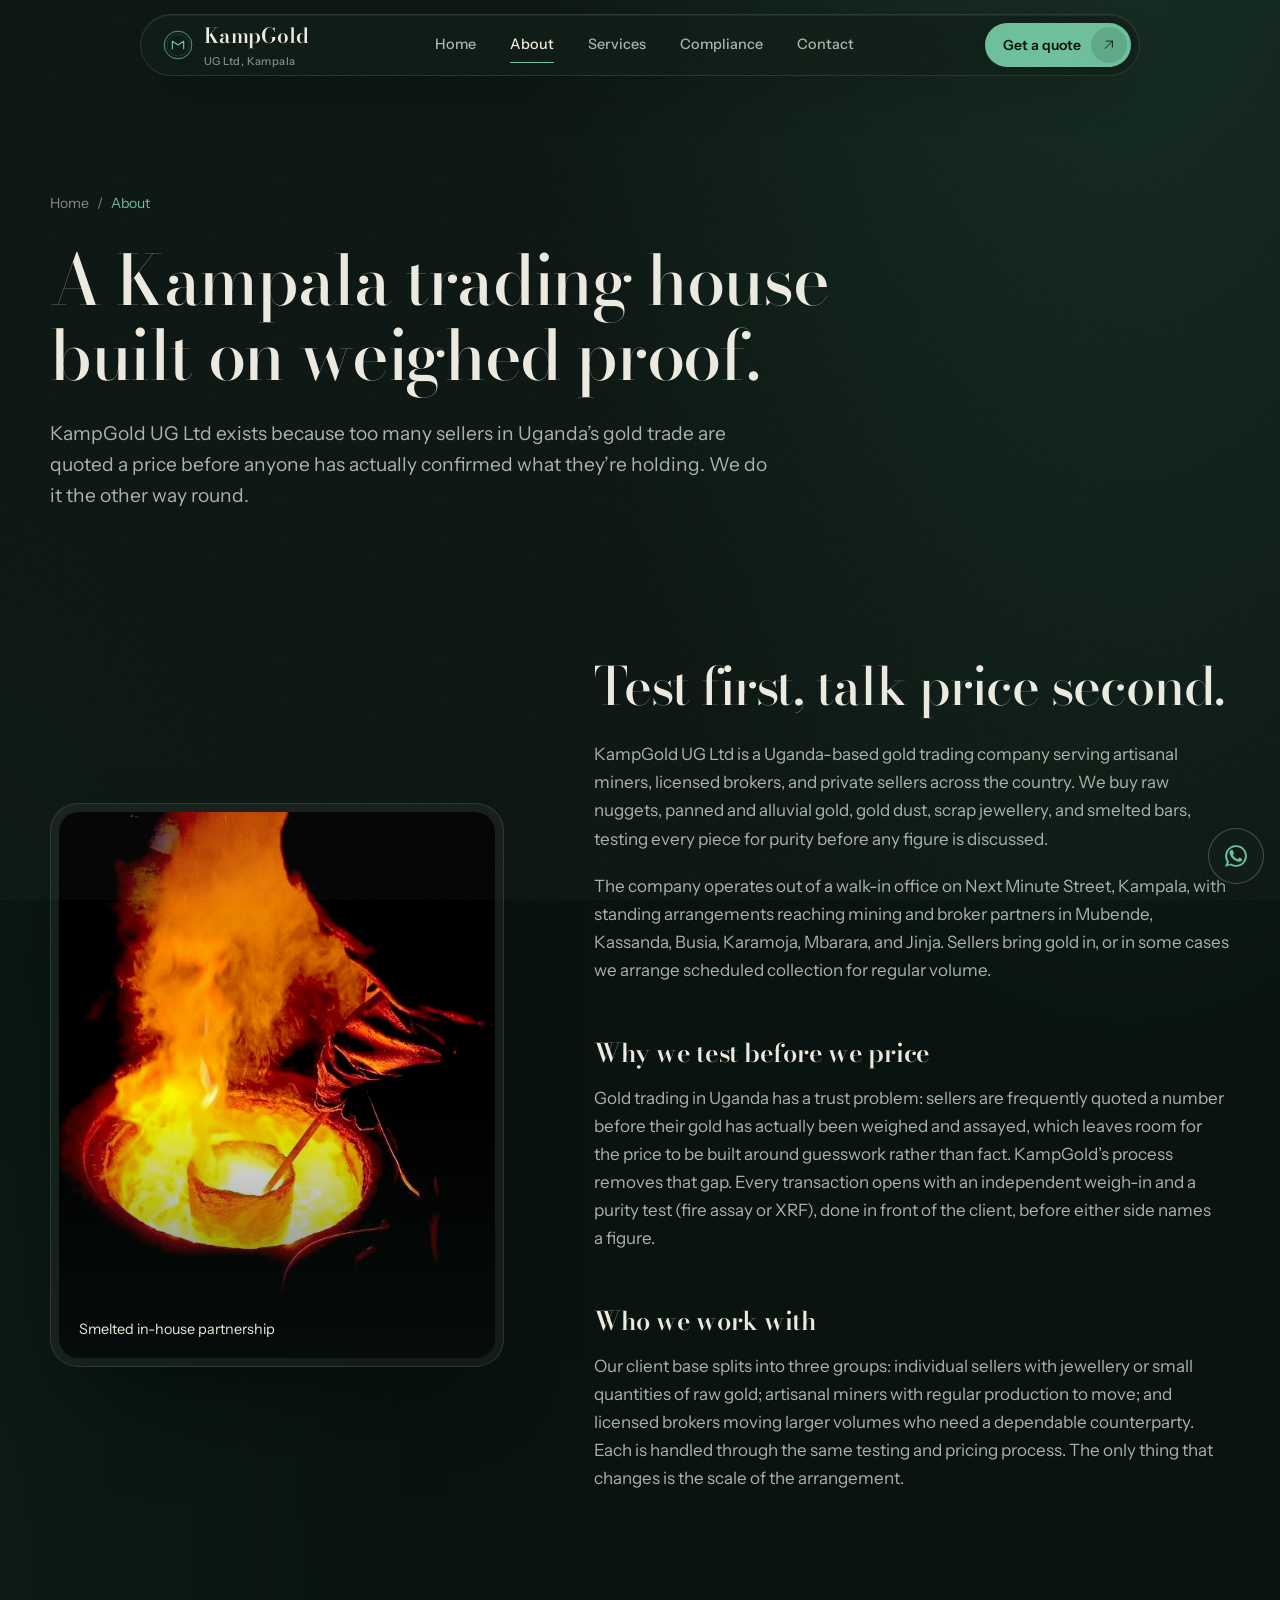
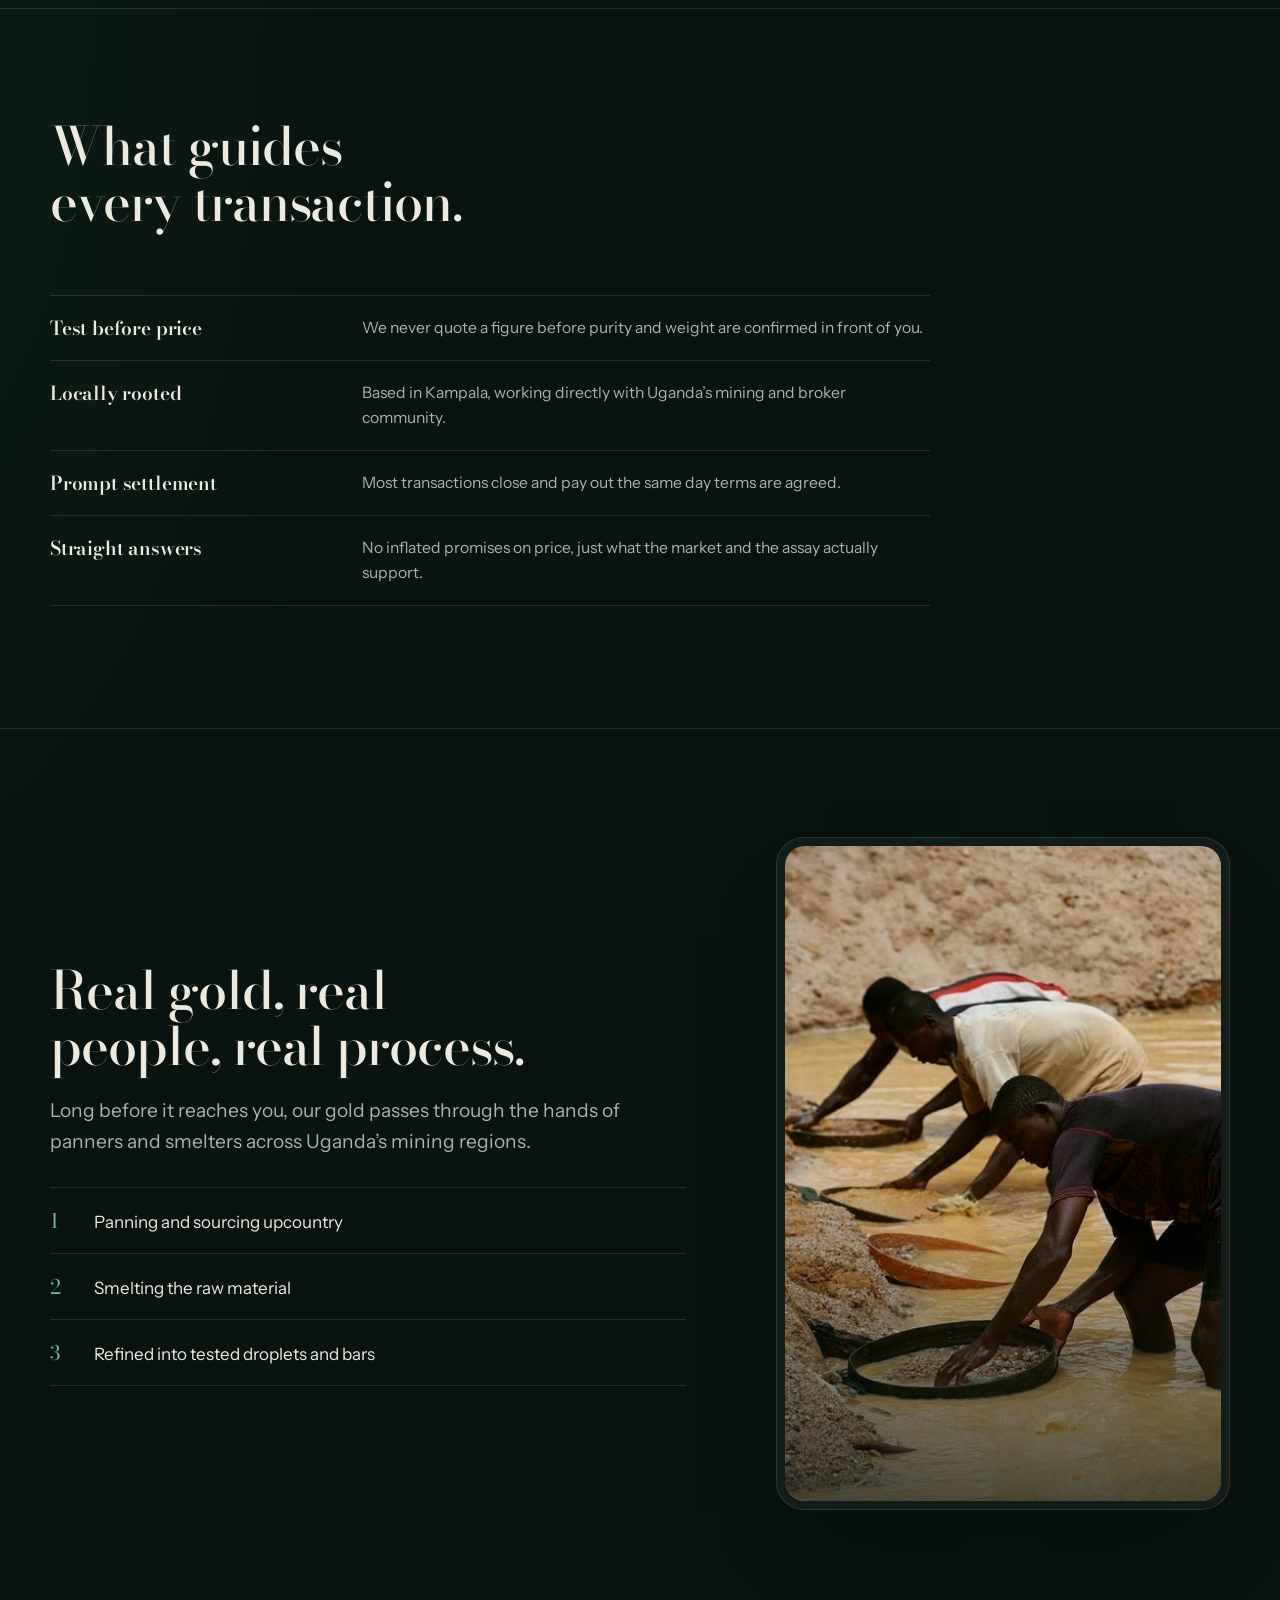
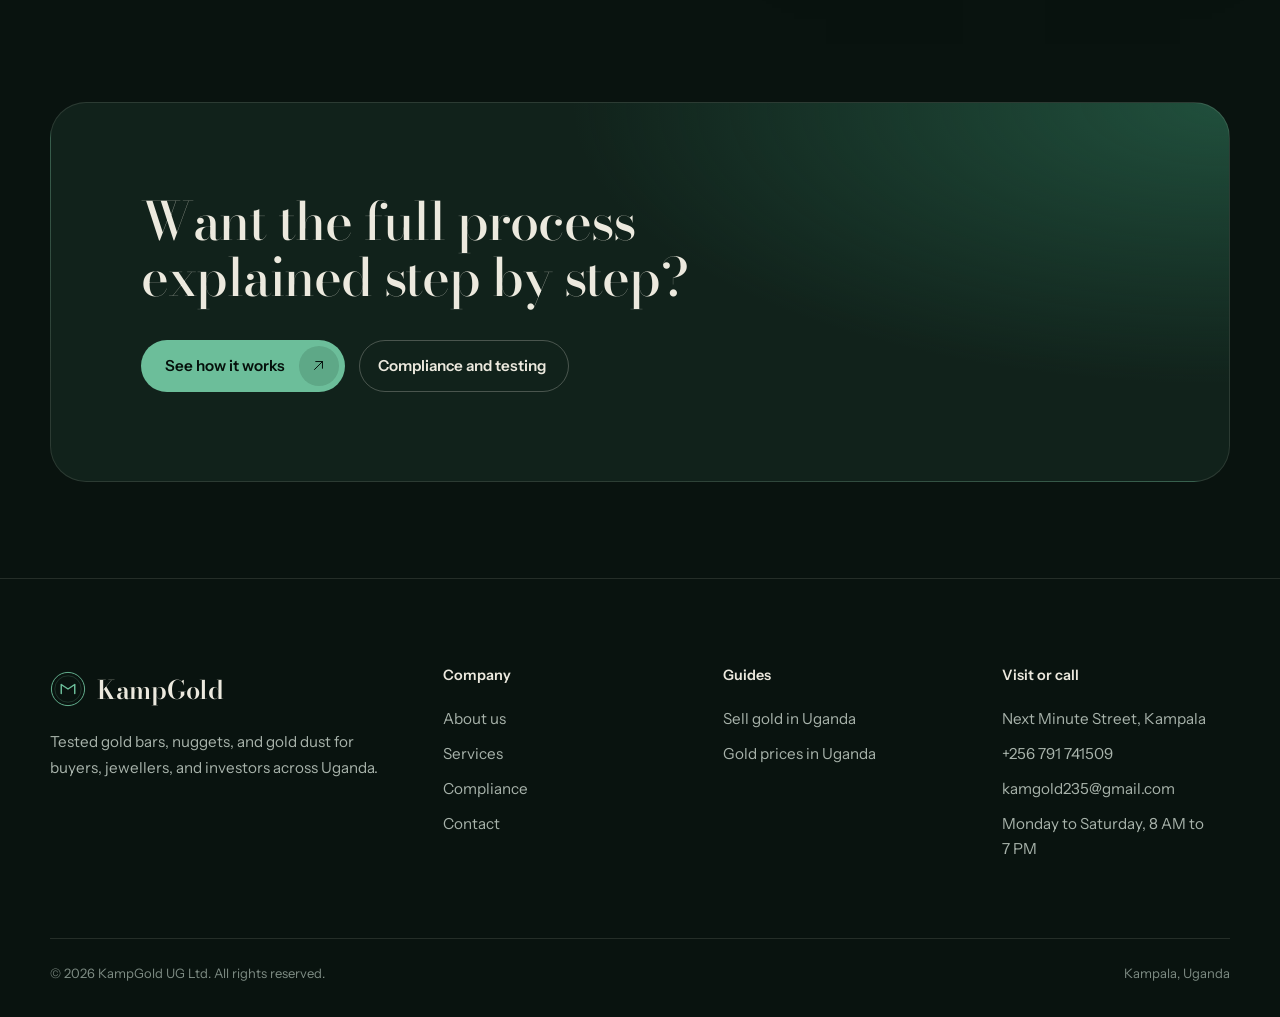
==== commit d9a2ce64: "Update KampGold website" ====
--- a/about.html
+++ b/about.html
@@ -2,143 +2,150 @@
 <html lang="en">
 <head>
 <meta charset="UTF-8">
-<meta name="viewport" content="width=device-width, initial-scale=1.0">
+<meta name="viewport" content="width=device-width, initial-scale=1, viewport-fit=cover">
+<meta name="theme-color" content="#09130F">
+<meta name="color-scheme" content="dark">
 <title>About KampGold UG Ltd — Gold Trading Company in Kampala, Uganda</title>
 <meta name="description" content="KampGold UG Ltd is a Uganda-based gold trading company serving artisanal miners, licensed brokers, and private sellers from our Kampala office. Learn how we test, price, and pay for gold.">
+<meta property="og:title" content="About KampGold UG Ltd — Gold Trading Company in Kampala, Uganda">
+<meta property="og:description" content="KampGold UG Ltd is a Uganda-based gold trading company serving artisanal miners, licensed brokers, and private sellers from our Kampala office. Learn how we test, price, and pay for gold.">
+<meta property="og:type" content="website">
+<meta property="og:url" content="https://kampgold.com/about.html">
+<meta property="og:image" content="https://kampgold.com/assets/gold-bars-scale.jpg">
+<meta name="twitter:card" content="summary_large_image">
 <link rel="canonical" href="https://kampgold.com/about.html">
-<link rel="icon" href="data:image/svg+xml,%3Csvg xmlns='http://www.w3.org/2000/svg' viewBox='0 0 64 64'%3E%3Ccircle cx='32' cy='32' r='30' fill='%230E0F0D'/%3E%3Ccircle cx='32' cy='32' r='26' fill='none' stroke='%234FA382' stroke-width='2.5'/%3E%3Cpath d='M20 40 L20 24 L32 32 L44 24 L44 40' fill='none' stroke='%234FA382' stroke-width='4' stroke-linecap='round' stroke-linejoin='round'/%3E%3C/svg%3E">
-<link rel="preconnect" href="https://fonts.googleapis.com">
-<link rel="preconnect" href="https://fonts.gstatic.com" crossorigin>
-<link href="https://fonts.googleapis.com/css2?family=Fraunces:opsz,wght@9..144,500;9..144,600;9..144,700;9..144,900&family=Inter:wght@400;500;600;700&family=Space+Mono:wght@400;700&display=swap" rel="stylesheet">
+<link rel="icon" href="data:image/svg+xml,%3Csvg xmlns='http://www.w3.org/2000/svg' viewBox='0 0 64 64'%3E%3Crect width='64' height='64' rx='14' fill='%2309130F'/%3E%3Ccircle cx='32' cy='32' r='24' fill='none' stroke='%236CBE9A' stroke-width='2'/%3E%3Cpath d='M21 40V24l11 8 11-8v16' fill='none' stroke='%236CBE9A' stroke-width='3.4' stroke-linecap='round' stroke-linejoin='round'/%3E%3C/svg%3E">
+<link rel="preload" href="assets/fonts/bodoni-moda-latin-standard-normal.woff2" as="font" type="font/woff2" crossorigin>
+<link rel="preload" href="assets/fonts/instrument-sans-latin-wght-normal.woff2" as="font" type="font/woff2" crossorigin>
+<script>document.documentElement.classList.add('js')</script>
 <link rel="stylesheet" href="assets/style.css">
+
 </head>
 <body>
+<svg width="0" height="0" style="position:absolute" aria-hidden="true" focusable="false">
+<symbol id="i-mark" viewBox="0 0 64 64"><circle cx="32" cy="32" r="29.5" fill="none" stroke="currentColor" stroke-width="1.6"/><circle cx="32" cy="32" r="23.5" fill="none" stroke="currentColor" stroke-width=".7" opacity=".5"/><path d="M20 40V24l12 8 12-8v16" fill="none" stroke="currentColor" stroke-width="2.6" stroke-linecap="round" stroke-linejoin="round"/></symbol>
+<symbol id="i-arrow" viewBox="0 0 24 24"><path d="M7 17 17 7M8.5 7H17v8.5"/></symbol>
+<symbol id="i-phone" viewBox="0 0 24 24"><path d="M5 4h3l2 5-2.5 1.5a11 11 0 0 0 6 6L15 14l5 2v3a2 2 0 0 1-2 2A16 16 0 0 1 3 6a2 2 0 0 1 2-2z"/></symbol>
+<symbol id="i-mail" viewBox="0 0 24 24"><rect x="3" y="5" width="18" height="14" rx="2"/><path d="m3.5 7 8.5 6 8.5-6"/></symbol>
+<symbol id="i-pin" viewBox="0 0 24 24"><path d="M12 21s-6.5-5.6-6.5-11a6.5 6.5 0 0 1 13 0c0 5.4-6.5 11-6.5 11z"/><circle cx="12" cy="10" r="2.3"/></symbol>
+<symbol id="i-clock" viewBox="0 0 24 24"><circle cx="12" cy="12" r="9"/><path d="M12 7v5l3 2"/></symbol>
+<symbol id="i-wa" viewBox="0 0 24 24"><path d="M17.5 14.4c-.3-.1-1.7-.8-1.9-.9-.3-.1-.5-.1-.7.1-.2.3-.7.9-.9 1.1-.2.2-.3.2-.6.1-.3-.1-1.3-.5-2.4-1.5-.9-.8-1.5-1.8-1.7-2.1-.2-.3 0-.5.1-.6.1-.1.3-.3.4-.5.1-.2.2-.3.3-.5.1-.2 0-.4 0-.5-.1-.1-.7-1.6-.9-2.2-.2-.6-.5-.5-.7-.5h-.6c-.2 0-.5.1-.8.4-.3.3-1 1-1 2.4s1 2.8 1.2 3c.1.2 2 3.1 4.9 4.3.7.3 1.2.5 1.6.6.7.2 1.3.2 1.8.1.5-.1 1.7-.7 1.9-1.3.2-.6.2-1.2.2-1.3-.1-.2-.3-.2-.6-.4z"/><path d="M12 2a10 10 0 0 0-8.5 15.3L2 22l4.8-1.5A10 10 0 1 0 12 2zm0 18.2a8.2 8.2 0 0 1-4.2-1.1l-.3-.2-2.8.9.9-2.7-.2-.3A8.2 8.2 0 1 1 12 20.2z"/></symbol>
+</svg>
+<a class="skip" href="#main">Skip to content</a>
+<header class="site-header">
+  <div class="nav-pill">
+    <a class="logo" href="index.html" aria-label="KampGold UG Ltd, home">
+      <svg class="mark" aria-hidden="true"><use href="#i-mark"/></svg>
+      <span><span class="logo__word">KampGold</span><span class="logo__sub">UG Ltd, Kampala</span></span>
+    </a>
+    <nav class="nav-links" aria-label="Main"><a href="index.html">Home</a><a href="about.html" aria-current="page">About</a><a href="services.html">Services</a><a href="compliance.html">Compliance</a><a href="contact.html">Contact</a></nav>
+    <a class="btn btn--primary btn--sm nav-cta" href="contact.html"><span>Get a quote</span><span class="btn__icon"><svg class="ic" aria-hidden="true"><use href="#i-arrow"/></svg></span></a>
+    <button class="menu-btn" id="menuBtn" type="button" aria-expanded="false" aria-controls="menu" aria-label="Open menu"><span></span><span></span></button>
+  </div>
+</header>
+<div class="menu" id="menu">
+  <nav aria-label="Mobile"><a class="menu__link" style="--i:0" href="index.html">Home</a><a class="menu__link" style="--i:1" href="about.html">About</a><a class="menu__link" style="--i:2" href="services.html">Services</a><a class="menu__link" style="--i:3" href="compliance.html">Compliance</a><a class="menu__link" style="--i:4" href="contact.html">Contact</a></nav>
+  <div class="menu__foot">
+    <a href="tel:+256791741509">+256 791 741509</a>
+    <a href="mailto:kamgold235@gmail.com">kamgold235@gmail.com</a>
+    <span>Monday to Saturday, 8&nbsp;AM to 7&nbsp;PM</span>
+  </div>
+</div>
+<main id="main">
+<section class="page-hero">
+  <div class="wrap">
+    <nav class="crumbs" aria-label="Breadcrumb"><a href="index.html">Home</a><span aria-hidden="true">/</span><span aria-current="page">About</span></nav>
+    <h1 class="title">A Kampala trading house built on weighed proof.</h1>
+    <p class="lead">KampGold UG Ltd exists because too many sellers in Uganda’s gold trade are quoted a price before anyone has actually confirmed what they’re holding. We do it the other way round.</p>
+  </div>
+</section>
 
-<div class="ember-field" id="emberField"></div>
-
-<div class="topbar">
-  <div class="wrap">
-    <div class="topbar-left">
-      <a href="tel:+256791741509"><svg viewBox="0 0 24 24"><path d="M6.6 10.8c1.4 2.8 3.8 5.1 6.6 6.6l2.2-2.2c.3-.3.7-.4 1-.2 1.1.4 2.3.6 3.5.6.6 0 1 .4 1 1V20c0 .6-.4 1-1 1C10.6 21 3 13.4 3 4c0-.6.4-1 1-1h3.4c.6 0 1 .4 1 1 0 1.2.2 2.4.6 3.5.1.4 0 .8-.2 1L6.6 10.8z"/></svg>+256 791 741509</a>
-      <a href="mailto:kamgold235@gmail.com"><svg viewBox="0 0 24 24"><path d="M4 4h16a2 2 0 0 1 2 2v12a2 2 0 0 1-2 2H4a2 2 0 0 1-2-2V6a2 2 0 0 1 2-2zm0 2v.2l8 5.4 8-5.4V6H4zm16 3.1-7.4 5a1 1 0 0 1-1.2 0L4 9.1V18h16V9.1z"/></svg>kamgold235@gmail.com</a>
-      <span style="display:flex;align-items:center;gap:7px;"><svg viewBox="0 0 24 24"><path d="M12 2a10 10 0 1 0 0 20 10 10 0 0 0 0-20zm1 5v5.4l4.2 2.5-.8 1.3-5.4-3.2V7h2z"/></svg>Mon–Sat: 8AM – 7PM</span>
-    </div>
-    <div class="topbar-right">
-      <a href="contact.html">Next Minute Street, Kampala</a>
-      <a href="https://wa.me/256791741509" target="_blank" rel="noopener noreferrer">WhatsApp</a>
+<section class="section--tight">
+  <div class="wrap split">
+    <figure class="plate" data-reveal>
+      <div class="plate__in"><img src="assets/smelting-pour.jpg" alt="Molten gold being poured during smelting" width="631" height="720" loading="lazy" decoding="async"><figcaption class="plate__cap">Smelted in-house partnership</figcaption></div>
+    </figure>
+    <div class="prose" data-reveal>
+      <h2 class="h2" style="margin-bottom:26px">Test first, talk price second.</h2>
+      <p>KampGold UG Ltd is a Uganda-based gold trading company serving artisanal miners, licensed brokers, and private sellers across the country. We buy raw nuggets, panned and alluvial gold, gold dust, scrap jewellery, and smelted bars, testing every piece for purity before any figure is discussed.</p>
+      <p>The company operates out of a walk-in office on Next Minute Street, Kampala, with standing arrangements reaching mining and broker partners in Mubende, Kassanda, Busia, Karamoja, Mbarara, and Jinja. Sellers bring gold in, or in some cases we arrange scheduled collection for regular volume.</p>
+      <h3 class="h3">Why we test before we price</h3>
+      <p>Gold trading in Uganda has a trust problem: sellers are frequently quoted a number before their gold has actually been weighed and assayed, which leaves room for the price to be built around guesswork rather than fact. KampGold’s process removes that gap. Every transaction opens with an independent weigh-in and a purity test (fire assay or XRF), done in front of the client, before either side names a figure.</p>
+      <h3 class="h3">Who we work with</h3>
+      <p>Our client base splits into three groups: individual sellers with jewellery or small quantities of raw gold; artisanal miners with regular production to move; and licensed brokers moving larger volumes who need a dependable counterparty. Each is handled through the same testing and pricing process. The only thing that changes is the scale of the arrangement.</p>
     </div>
   </div>
-</div>
+</section>
 
-<header>
-  <div class="nav">
-    <a class="logo" href="index.html">
-      <span class="logo-mark"><svg viewBox="0 0 64 64"><defs><linearGradient id="lg1" x1="0" y1="0" x2="1" y2="1"><stop offset="0" stop-color="#8FDDB9"/><stop offset="0.5" stop-color="#4FA382"/><stop offset="1" stop-color="#1D4B39"/></linearGradient></defs><circle cx="32" cy="32" r="30" fill="none" stroke="url(#lg1)" stroke-width="2.2"/><circle cx="32" cy="32" r="24" fill="none" stroke="url(#lg1)" stroke-width="0.8" opacity="0.5"/><path d="M20 40 L20 24 L32 32 L44 24 L44 40" fill="none" stroke="url(#lg1)" stroke-width="3.4" stroke-linecap="round" stroke-linejoin="round"/><circle cx="32" cy="32" r="3" fill="url(#lg1)"/></svg></span>
-      <span><span class="logo-text">KAMP<b>GOLD</b></span><span class="logo-sub">UG LTD · KAMPALA</span></span>
-    </a>
-    <nav class="links" id="navLinks">
-      <a href="index.html">Home</a>
-      <a href="about.html" class="active">About</a>
-      <a href="services.html">Services</a>
-      <a href="compliance.html">Compliance</a>
-      <a href="contact.html">Contact</a>
-      <a class="btn-gold" href="contact.html">Get a Quote</a>
-    </nav>
-    <button class="menu-btn" id="menuBtn" aria-label="Toggle menu">☰</button>
+<section class="section rule">
+  <div class="wrap">
+    <div class="head" data-reveal><h2 class="h2">What guides every transaction.</h2></div>
+    <dl class="rows" style="margin-top:0;max-width:880px" data-reveal>
+      <div><dt>Test before price</dt><dd>We never quote a figure before purity and weight are confirmed in front of you.</dd></div>
+      <div><dt>Locally rooted</dt><dd>Based in Kampala, working directly with Uganda’s mining and broker community.</dd></div>
+      <div><dt>Prompt settlement</dt><dd>Most transactions close and pay out the same day terms are agreed.</dd></div>
+      <div><dt>Straight answers</dt><dd>No inflated promises on price, just what the market and the assay actually support.</dd></div>
+    </dl>
   </div>
-</header>
+</section>
 
-<main>
-  <section class="page-hero">
-    <div class="wrap">
-      <div class="breadcrumb"><a href="index.html">Home</a> / About</div>
-      <div class="eyebrow">Our Story</div>
-      <h1 class="hero-title" style="font-size:clamp(32px,4.4vw,52px);">A Kampala trading house built on <em>weighed proof.</em></h1>
-      <p class="hero-sub">KampGold UG Ltd exists because too many sellers in Uganda's gold trade are quoted a price before anyone has actually confirmed what they're holding. We do it the other way round.</p>
+<section class="section rule">
+  <div class="wrap split split--flip">
+    <div data-reveal>
+      <h2 class="h2">Real gold, real people, real process.</h2>
+      <p class="lead" style="margin-top:20px">Long before it reaches you, our gold passes through the hands of panners and smelters across Uganda’s mining regions.</p>
+      <ol class="journey">
+        <li>Panning and sourcing upcountry</li>
+        <li>Smelting the raw material</li>
+        <li>Refined into tested droplets and bars</li>
+      </ol>
     </div>
-  </section>
+    <figure class="plate plate--tall" data-reveal>
+      <div class="plate__in"><img src="assets/panning-river.jpg" alt="Miners panning for gold in a river" width="427" height="640" loading="lazy" decoding="async"></div>
+    </figure>
+  </div>
+</section>
 
-  <section class="about" style="border-top:none;">
-    <div class="wrap about-grid">
-      <div class="about-visual reveal">
-        <img src="assets/smelting-pour.jpg" alt="Molten gold being poured during smelting">
-        <div class="av-shade"></div>
-        <div class="av-glow"></div>
-        <span class="av-badge">Smelted in-house partnership</span>
+<section class="section--tight">
+  <div class="wrap">
+    <div class="cta" data-reveal>
+      <h2 class="h2">Want the full process explained step by step?</h2>
+      <div class="actions"><a class="btn btn--primary" href="services.html"><span>See how it works</span><span class="btn__icon"><svg class="ic" aria-hidden="true"><use href="#i-arrow"/></svg></span></a><a class="btn btn--ghost" href="compliance.html"><span>Compliance and testing</span></a></div>
+    </div>
+  </div>
+</section>
+</main>
+<a class="float-wa" href="https://wa.me/256791741509" target="_blank" rel="noopener noreferrer" aria-label="Chat on WhatsApp"><svg class="ic ic--fill" aria-hidden="true"><use href="#i-wa"/></svg></a>
+<footer class="site-footer">
+  <div class="wrap">
+    <div class="footer-grid">
+      <div class="footer-brand">
+        <a class="logo" href="index.html" aria-label="KampGold UG Ltd, home"><svg class="mark" aria-hidden="true" style="width:36px;height:36px"><use href="#i-mark"/></svg><span class="logo__word">KampGold</span></a>
+        <p class="footer-desc">Tested gold bars, nuggets, and gold dust for buyers, jewellers, and investors across Uganda.</p>
       </div>
-      <div class="reveal page-body">
-        <div class="section-tag">Who We Are</div>
-        <h2>Test first, <em>talk price second.</em></h2>
-        <p>KampGold UG Ltd is a Uganda-based gold trading company serving artisanal miners, licensed brokers, and private sellers across the country. We buy raw nuggets, panned and alluvial gold, gold dust, scrap jewellery, and smelted bars — testing every piece for purity before any figure is discussed.</p>
-        <p>The company operates out of a walk-in office on Next Minute Street, Kampala, with standing arrangements reaching mining and broker partners in Mubende, Kassanda, Busia, Karamoja, Mbarara, and Jinja. Sellers bring gold in, or in some cases we arrange scheduled collection for regular volume.</p>
-        <h3>Why we test before we price</h3>
-        <p>Gold trading in Uganda has a trust problem: sellers are frequently quoted a number before their gold has actually been weighed and assayed, which leaves room for the price to be built around guesswork rather than fact. KampGold's process removes that gap — every transaction opens with an independent weigh-in and a purity test (fire assay or XRF), done in front of the client, before either side names a figure.</p>
-        <h3>Who we work with</h3>
-        <p>Our client base splits into three groups: individual sellers with jewellery or small quantities of raw gold; artisanal miners with regular production to move; and licensed brokers moving larger volumes who need a dependable counterparty. Each is handled through the same testing and pricing process — the only thing that changes is the scale of the arrangement.</p>
+      <div class="footer-col">
+        <h2>Company</h2>
+        <a href="about.html">About us</a>
+        <a href="services.html">Services</a>
+        <a href="compliance.html">Compliance</a>
+        <a href="contact.html">Contact</a>
+      </div>
+      <div class="footer-col">
+        <h2>Guides</h2>
+        <a href="sell-gold-uganda.html">Sell gold in Uganda</a>
+        <a href="gold-prices-uganda.html">Gold prices in Uganda</a>
+      </div>
+      <div class="footer-col">
+        <h2>Visit or call</h2>
+        <a href="contact.html">Next Minute Street, Kampala</a>
+        <a href="tel:+256791741509">+256 791 741509</a>
+        <a href="mailto:kamgold235@gmail.com">kamgold235@gmail.com</a>
+        <p>Monday to Saturday, 8&nbsp;AM to 7&nbsp;PM</p>
       </div>
     </div>
-  </section>
-
-  <section>
-    <div class="wrap">
-      <div class="section-head reveal">
-        <div class="section-tag">Our Principles</div>
-        <h2>What guides <em>every transaction.</em></h2>
-      </div>
-      <div class="why-grid reveal">
-        <div class="why-item"><span class="num">01</span><h4>Test Before Price</h4><p>We never quote a figure before purity and weight are confirmed in front of you.</p></div>
-        <div class="why-item"><span class="num">02</span><h4>Locally Rooted</h4><p>Based in Kampala, working directly with Uganda's mining and broker community.</p></div>
-        <div class="why-item"><span class="num">03</span><h4>Prompt Settlement</h4><p>Most transactions close and pay out the same day terms are agreed.</p></div>
-        <div class="why-item"><span class="num">04</span><h4>Straight Answers</h4><p>No inflated promises on price — just what the market and the assay actually support.</p></div>
-      </div>
-    </div>
-  </section>
-
-  <section style="background:var(--ink-2); border-top:1px solid var(--line); border-bottom:1px solid var(--line);">
-    <div class="wrap">
-      <div class="section-head reveal">
-        <div class="section-tag">From Source to Scale</div>
-        <h2>Real gold, <em>real people, real process.</em></h2>
-        <p class="section-desc">Long before it reaches our scale, gold passes through the hands of panners and smelters across Uganda's mining regions.</p>
-      </div>
-      <div class="story-grid reveal">
-        <div class="story-photo tall"><img src="assets/panning-river.jpg" alt="Miners panning for gold in a river"><div class="story-shade"></div><span class="story-cap">Panning &amp; sourcing upcountry</span></div>
-        <div class="story-photo"><img src="assets/smelting-pour.jpg" alt="Molten gold being poured from a crucible"><div class="story-shade"></div><span class="story-cap">Smelting the raw material</span></div>
-        <div class="story-photo"><img src="assets/molten-droplets.jpg" alt="Molten gold droplets forming under flame"><div class="story-shade"></div><span class="story-cap">Refined into tested droplets and bars</span></div>
-      </div>
-    </div>
-  </section>
-
-  <section class="cta">
-    <div class="wrap">
-      <h2 class="reveal">Want the full process explained <em>step by step?</em></h2>
-      <div class="cta-actions reveal">
-        <a class="btn-gold" href="services.html">See How It Works →</a>
-        <a class="btn-outline" href="compliance.html">Our Compliance &amp; Testing →</a>
-      </div>
-    </div>
-  </section>
-</main>
-
-<a class="float-wa" href="https://wa.me/256791741509" target="_blank" rel="noopener noreferrer" aria-label="Chat on WhatsApp">
-  <svg viewBox="0 0 24 24"><path d="M17.5 14.4c-.3-.1-1.7-.8-1.9-.9-.3-.1-.5-.1-.7.1-.2.3-.7.9-.9 1.1-.2.2-.3.2-.6.1-.3-.1-1.3-.5-2.4-1.5-.9-.8-1.5-1.8-1.7-2.1-.2-.3 0-.5.1-.6.1-.1.3-.3.4-.5.1-.2.2-.3.3-.5.1-.2 0-.4 0-.5-.1-.1-.7-1.6-.9-2.2-.2-.6-.5-.5-.7-.5h-.6c-.2 0-.5.1-.8.4-.3.3-1 1-1 2.4s1 2.8 1.2 3c.1.2 2 3.1 4.9 4.3.7.3 1.2.5 1.6.6.7.2 1.3.2 1.8.1.5-.1 1.7-.7 1.9-1.3.2-.6.2-1.2.2-1.3-.1-.2-.3-.2-.6-.4z"/><path d="M12 2a10 10 0 0 0-8.5 15.3L2 22l4.8-1.5A10 10 0 1 0 12 2zm0 18.2a8.2 8.2 0 0 1-4.2-1.1l-.3-.2-2.8.9.9-2.7-.2-.3A8.2 8.2 0 1 1 12 20.2z"/></svg>
-</a>
-
-<footer>
-  <div class="wrap">
-    <div class="footer-grid">
-      <div>
-        <div class="footer-brand"><span class="logo-mark" style="width:32px;height:32px;"><svg viewBox="0 0 64 64"><circle cx="32" cy="32" r="30" fill="none" stroke="#4FA382" stroke-width="2.2"/><path d="M20 40 L20 24 L32 32 L44 24 L44 40" fill="none" stroke="#4FA382" stroke-width="3.4" stroke-linecap="round" stroke-linejoin="round"/></svg></span><span>KAMPGOLD UG LTD</span></div>
-        <p class="footer-desc">Gold trading, buying, and purity testing for miners, brokers, and private clients across Uganda.</p>
-      </div>
-      <div class="footer-col"><h5>Company</h5><a href="about.html">About Us</a><a href="services.html">Services</a><a href="compliance.html">Compliance</a><a href="contact.html">Contact</a><a href="sell-gold-uganda.html">Sell Gold in Uganda</a><a href="gold-prices-uganda.html">Gold Prices in Uganda</a></div>
-      <div class="footer-col"><h5>Services</h5><a href="services.html">Gold Buying</a><a href="services.html">Assaying &amp; Testing</a><a href="services.html">Secure Storage</a><a href="services.html">Export Support</a></div>
-      <div class="footer-col"><h5>Contact</h5><a href="tel:+256791741509">+256 791 741509</a><a href="mailto:kamgold235@gmail.com">kamgold235@gmail.com</a><a href="contact.html">Next Minute Street, Kampala</a></div>
-    </div>
-    <div class="footer-bottom"><span>© 2026 KampGold UG Ltd. All rights reserved.</span></div>
+    <div class="footer-bottom"><span>© 2026 KampGold UG Ltd. All rights reserved.</span><span>Kampala, Uganda</span></div>
   </div>
 </footer>
-
-<script src="assets/script.js"></script>
+<script src="assets/script.js" defer></script>
 </body>
 </html>
--- a/assets/style.css
+++ b/assets/style.css
@@ -1,286 +1,383 @@
-/* ============================================================
-   KampGold UG Ltd — shared stylesheet
-   Accent colour is a deep jade/emerald (NOT gold) — gold appears
-   only inside real photographs, never as UI chrome, text colour,
-   borders, or icon fills. This was a deliberate brief change:
-   gold-on-dark reads as generic/templated for a gold trading
-   site; jade reads as a considered, distinct brand choice while
-   still working with the same warm-dark palette.
-   ============================================================ */
+/* ==========================================================================
+   KampGold UG Ltd — design system v2 ("private bullion house")
+   Palette: vault green-black + ivory + ONE jade accent. Gold only appears
+   in photographs. Type: Bodoni Moda (display) + Instrument Sans (text),
+   both self-hosted in /assets/fonts.
+   ========================================================================== */
+
+@font-face{
+  font-family:"Bodoni Moda";
+  src:url("fonts/bodoni-moda-latin-standard-normal.woff2") format("woff2");
+  font-weight:400 900; font-style:normal; font-display:swap;
+}
+@font-face{
+  font-family:"Instrument Sans";
+  src:url("fonts/instrument-sans-latin-wght-normal.woff2") format("woff2");
+  font-weight:400 700; font-style:normal; font-display:swap;
+}
+
 :root{
-  --ink:#0E0F0D;
-  --ink-2:#171917;
-  --ink-3:#1F2320;
-  --acc-1:#4FA382;   /* bright jade — replaces old gold-1 */
-  --acc-2:#2E7A5C;   /* mid jade   — replaces old gold-2 */
-  --acc-3:#1D4B39;   /* deep jade  — replaces old gold-3 */
-  --ember:#7A2A1E;   /* unchanged warm accent, used sparingly (ticker band) */
-  --ivory:#F3F1E8;
-  --ivory-dim:#B9C0BA;
-  --line:rgba(79,163,130,0.18);
-  --serif:'Fraunces', serif;
-  --sans:'Inter', sans-serif;
-  --mono:'Space Mono', monospace;
-}
-*{box-sizing:border-box; margin:0; padding:0;}
-html{scroll-behavior:smooth;}
-body{background:var(--ink); color:var(--ivory); font-family:var(--sans); line-height:1.6; overflow-x:hidden;}
-a{color:inherit; text-decoration:none;}
-img,svg{display:block; max-width:100%;}
-.wrap{max-width:1200px; margin:0 auto; padding:0 32px;}
-@media (prefers-reduced-motion: reduce){*{animation:none !important; transition:none !important;}}
-
-.reveal{opacity:0; transform:translateY(28px); transition:opacity .7s ease, transform .7s ease;}
-.reveal.in{opacity:1; transform:translateY(0);}
-/* No-JS / crawler fallback: never rely on JS to reveal actual content.
-   If JS hasn't run yet (or doesn't run at all), text is still present
-   in the DOM — this class only affects opacity/transform, so search
-   engines index the underlying text regardless of animation state. */
-noscript .reveal{opacity:1 !important; transform:none !important;}
-
-.ember-field{position:fixed; inset:0; z-index:0; pointer-events:none; overflow:hidden;}
-.ember-dot{
-  position:absolute; bottom:-20px; width:5px; height:5px; border-radius:50%;
-  background:radial-gradient(circle, var(--acc-1), transparent 70%);
-  opacity:0; animation:rise linear infinite;
-  box-shadow:0 0 8px 1px rgba(79,163,130,0.45);
-}
-@keyframes rise{
-  0%{transform:translateY(0) translateX(0); opacity:0;}
-  8%{opacity:.8;}
-  50%{transform:translateY(-52vh) translateX(14px); opacity:.5;}
-  90%{opacity:0;}
-  100%{transform:translateY(-100vh) translateX(-10px); opacity:0;}
-}
-main, header, footer, .topbar{position:relative; z-index:1;}
-
-.topbar{background:#050604; color:var(--ivory-dim); font-size:12.5px; border-bottom:1px solid var(--line);}
-.topbar .wrap{display:flex; justify-content:space-between; align-items:center; padding:9px 32px; flex-wrap:wrap; gap:8px;}
-.topbar-left, .topbar-right{display:flex; gap:22px; align-items:center; flex-wrap:wrap;}
-.topbar a{display:flex; align-items:center; gap:7px; transition:color .2s;}
-.topbar a:hover{color:var(--acc-1);}
-.topbar svg{width:13px; height:13px; fill:var(--acc-2);}
-
-header{position:sticky; top:0; z-index:100; background:rgba(14,15,13,0.92); backdrop-filter:blur(10px); border-bottom:1px solid var(--line);}
-.nav{display:flex; align-items:center; justify-content:space-between; padding:16px 32px; max-width:1200px; margin:0 auto;}
-.logo{display:flex; align-items:center; gap:13px;}
-.logo-text{font-family:var(--serif); font-weight:700; font-size:21px; letter-spacing:.2px; color:var(--ivory); line-height:1.1;}
-.logo-text b{color:var(--acc-1);}
-.logo-sub{font-family:var(--mono); font-size:9.5px; letter-spacing:2.5px; color:var(--ivory-dim); display:block; margin-top:3px;}
-nav.links{display:flex; gap:32px; align-items:center;}
-nav.links a{font-size:13.5px; color:var(--ivory-dim); font-weight:500; transition:color .2s;}
-nav.links a:hover, nav.links a.active{color:var(--acc-1);}
-.btn-gold{
-  background:linear-gradient(135deg, var(--acc-1), var(--acc-2));
-  background-size:200% 200%;
-  color:#08120D !important; font-weight:700; padding:12px 26px; border-radius:999px;
-  font-size:13.5px; letter-spacing:.2px; box-shadow:0 8px 24px -8px rgba(79,163,130,0.45);
-  transition:transform .2s, box-shadow .2s; animation:shimmerbtn 4s ease infinite;
-}
-@keyframes shimmerbtn{0%,100%{background-position:0% 50%;}50%{background-position:100% 50%;}}
-.btn-gold:hover{transform:translateY(-2px); box-shadow:0 12px 28px -8px rgba(79,163,130,0.6);}
-.btn-outline{border:1.5px solid var(--line); color:var(--ivory) !important; padding:11px 24px; border-radius:999px; font-size:13.5px; font-weight:600; transition:all .2s;}
-.btn-outline:hover{border-color:var(--acc-1); color:var(--acc-1) !important;}
-.btn-whatsapp{display:inline-flex; align-items:center; gap:9px; background:#1A1D1A; border:1.5px solid var(--line); color:var(--ivory) !important; padding:11px 22px 11px 16px; border-radius:999px; font-size:13.5px; font-weight:600; transition:all .2s;}
-.btn-whatsapp svg{width:18px; height:18px; fill:#3FBF60;}
-.btn-whatsapp:hover{border-color:#3FBF60;}
-.menu-btn{display:none; background:none; border:none; color:var(--ivory); font-size:22px; cursor:pointer;}
-@media (max-width:980px){
-  nav.links{position:fixed; top:0; right:0; bottom:0; width:78%; max-width:320px; background:var(--ink-2); flex-direction:column; align-items:flex-start; padding:100px 30px 30px; gap:24px; transform:translateX(100%); transition:transform .3s ease; border-left:1px solid var(--line); z-index:50;}
-  nav.links.open{transform:translateX(0);}
-  .menu-btn{display:block;}
-}
-.logo-mark{width:42px; height:42px;}
-
-.hero{position:relative; padding:64px 0 0; overflow:hidden;}
-.hero-grid{display:grid; grid-template-columns:1.05fr 0.95fr; gap:50px; align-items:center; position:relative; z-index:2;}
-.eyebrow{display:flex; align-items:center; gap:10px; font-family:var(--mono); font-size:11.5px; letter-spacing:3px; color:var(--acc-1); text-transform:uppercase; margin-bottom:22px;}
-.eyebrow::before{content:''; width:30px; height:2px; background:var(--acc-2); border-radius:2px;}
-h1.hero-title{font-family:var(--serif); font-weight:800; font-size:clamp(38px,5.4vw,64px); line-height:1.04; letter-spacing:-1px; color:var(--ivory); margin-bottom:22px;}
-h1.hero-title em{font-style:italic; font-weight:600; background:linear-gradient(135deg,var(--acc-1),var(--acc-2)); -webkit-background-clip:text; background-clip:text; color:transparent;}
-.hero-sub{font-size:17.5px; color:var(--ivory-dim); max-width:480px; margin-bottom:34px;}
-.hero-actions{display:flex; gap:14px; flex-wrap:wrap; margin-bottom:38px;}
-.hero-stats{display:flex; gap:0; border-top:1px solid var(--line); max-width:520px;}
-.stat-item{flex:1; padding:18px 22px 0 0; border-right:1px solid var(--line);}
-.stat-item:last-child{border-right:none;}
-.stat-num{font-family:var(--serif); font-weight:800; font-size:26px; background:linear-gradient(135deg,var(--acc-1),var(--acc-2)); -webkit-background-clip:text; background-clip:text; color:transparent; display:block;}
-.stat-label{font-size:11.5px; color:var(--ivory-dim); letter-spacing:.3px; margin-top:4px; display:block;}
-
-.hero-visual{position:relative; aspect-ratio:1/1.05; border-radius:18px; overflow:hidden; border:1px solid var(--line);}
-.hv-bg{position:absolute; inset:0;}
-.hv-bg img{width:100%; height:100%; object-fit:cover; filter:saturate(1.05) contrast(1.05);}
-.hv-photo-overlay{position:absolute; inset:0; background:linear-gradient(180deg, rgba(14,15,13,0.25) 0%, rgba(14,15,13,0.55) 55%, rgba(14,15,13,0.85) 100%);}
-.hv-glow-1{position:absolute; width:480px; height:480px; border-radius:50%; background:radial-gradient(circle, rgba(79,163,130,0.32), transparent 65%); top:-140px; right:-140px; filter:blur(10px); animation:glowpulse 5s ease-in-out infinite;}
-.hv-glow-2{position:absolute; width:360px; height:360px; border-radius:50%; background:radial-gradient(circle, rgba(122,42,30,0.35), transparent 65%); bottom:-100px; left:-100px; filter:blur(10px); animation:glowpulse 6s ease-in-out infinite 1s;}
-@keyframes glowpulse{0%,100%{opacity:.7; transform:scale(1);}50%{opacity:1; transform:scale(1.08);}}
-.hv-shimmer{position:absolute; inset:0; z-index:2; pointer-events:none; background:linear-gradient(100deg, transparent 30%, rgba(200,240,220,0.14) 45%, rgba(200,240,220,0.24) 50%, rgba(200,240,220,0.14) 55%, transparent 70%); background-size:250% 250%; animation:sweep 5.5s ease-in-out infinite;}
-@keyframes sweep{0%{background-position:200% 200%;} 100%{background-position:-50% -50%;}}
-.hv-embers{position:absolute; inset:0; z-index:2; pointer-events:none; overflow:hidden;}
-.hv-cards{position:absolute; inset:0; display:grid; grid-template-columns:1fr 1fr; grid-template-rows:1fr 1fr; gap:16px; padding:26px; z-index:3;}
-.hv-card{background:rgba(14,15,13,0.55); backdrop-filter:blur(6px); border:1px solid rgba(79,163,130,0.22); border-radius:12px; padding:20px 18px; display:flex; flex-direction:column; justify-content:flex-end; transition:transform .25s, border-color .25s;}
-.hv-card:hover{transform:translateY(-4px); border-color:var(--acc-1);}
-.hv-card .ic{width:34px; height:34px; margin-bottom:14px; background:linear-gradient(135deg,var(--acc-1),var(--acc-2)); border-radius:9px; display:flex; align-items:center; justify-content:center;}
-.hv-card .ic svg{width:19px; height:19px; stroke:#08120D;}
-.hv-card h4{font-family:var(--serif); font-size:16.5px; font-weight:700; color:var(--ivory); margin-bottom:4px;}
-.hv-card p{font-size:12.5px; color:var(--ivory-dim);}
-@media (max-width:980px){.hero-grid{grid-template-columns:1fr;} .hero-visual{aspect-ratio:1/0.9;}}
-@media (max-width:560px){.hv-cards{grid-template-columns:1fr; grid-template-rows:repeat(4,auto); overflow-y:auto;}}
-
-.ticker-band{background:var(--ember); overflow:hidden; padding:14px 0;}
-.ticker-track{display:flex; gap:56px; white-space:nowrap; animation:tick 30s linear infinite; font-family:var(--mono); font-size:13px; color:var(--ivory);}
-.ticker-track span.m{color:var(--acc-1); font-weight:700; margin-right:8px;}
-@keyframes tick{from{transform:translateX(0);} to{transform:translateX(-50%);}}
-
-.impact{background:var(--ink-2); border-bottom:1px solid var(--line); padding:64px 0;}
-.impact-grid{display:grid; grid-template-columns:repeat(4,1fr); gap:0;}
-.impact-item{text-align:center; padding:0 20px; border-right:1px solid var(--line);}
-.impact-item:last-child{border-right:none;}
-.impact-num{font-family:var(--serif); font-weight:900; font-size:clamp(26px,3.2vw,38px); background:linear-gradient(135deg,var(--acc-1),var(--acc-2)); -webkit-background-clip:text; background-clip:text; color:transparent;}
-.impact-label{font-size:12.5px; color:var(--ivory-dim); letter-spacing:.4px; margin-top:6px;}
-@media (max-width:860px){.impact-grid{grid-template-columns:1fr 1fr; row-gap:34px;} .impact-item{border-right:none; border-bottom:1px solid var(--line); padding-bottom:24px;} .impact-item:nth-child(odd){border-right:1px solid var(--line);}}
-
-section{padding:100px 0; position:relative;}
-.section-head{max-width:680px; margin-bottom:56px;}
-.section-tag{font-family:var(--mono); font-size:11px; letter-spacing:3px; color:var(--acc-1); text-transform:uppercase; display:flex; align-items:center; gap:10px; margin-bottom:16px;}
-.section-tag::before{content:''; width:28px; height:2px; background:var(--acc-2); border-radius:2px;}
-h1,h2,h3{font-family:var(--serif); color:var(--ivory);}
-h2{font-weight:800; font-size:clamp(28px,3.4vw,40px); line-height:1.15;}
-h2 em, h1 em{font-style:italic; font-weight:600; background:linear-gradient(135deg,var(--acc-1),var(--acc-2)); -webkit-background-clip:text; background-clip:text; color:transparent;}
-.section-desc{color:var(--ivory-dim); font-size:15.5px; margin-top:16px; max-width:560px;}
-.page-body p{color:var(--ivory-dim); font-size:15.5px; margin-bottom:18px; max-width:720px;}
-.page-body h3{font-size:20px; margin:36px 0 12px; font-weight:700;}
-
-.about{background:var(--ink-2); border-top:1px solid var(--line); border-bottom:1px solid var(--line);}
-.about-grid{display:grid; grid-template-columns:0.85fr 1.15fr; gap:64px; align-items:center;}
-.about-visual{aspect-ratio:1/1; border-radius:16px; border:1px solid var(--line); position:relative; overflow:hidden;}
-.about-visual img{width:100%; height:100%; object-fit:cover; filter:saturate(1.1) contrast(1.05);}
-.about-visual .av-shade{position:absolute; inset:0; background:linear-gradient(200deg, rgba(14,15,13,0.05) 30%, rgba(14,15,13,0.75) 100%);}
-.about-visual .av-glow{position:absolute; inset:0; background:radial-gradient(circle at 60% 20%, rgba(79,163,130,0.26), transparent 55%); animation:glowpulse 6s ease-in-out infinite; mix-blend-mode:screen;}
-.about-visual .av-badge{position:absolute; left:20px; bottom:20px; z-index:3; font-family:var(--mono); font-size:11px; letter-spacing:1.5px; color:var(--acc-1); background:rgba(14,15,13,0.6); padding:8px 14px; border:1px solid var(--line); border-radius:999px;}
-.about-body p{color:var(--ivory-dim); margin-bottom:16px; font-size:15.5px;}
-.about-marks{display:flex; gap:0; margin-top:30px; border-top:1px solid var(--line);}
-.mark-item{flex:1; padding:20px 18px 0 0; border-right:1px solid var(--line);}
-.mark-item:last-child{border-right:none;}
-.mark-item h4{font-family:var(--serif); font-size:16px; color:var(--acc-1); margin-bottom:6px; font-weight:700;}
-.mark-item p{font-size:13px; color:var(--ivory-dim);}
-@media (max-width:900px){.about-grid{grid-template-columns:1fr;}}
-
-.trade-grid{display:grid; grid-template-columns:repeat(4,1fr); gap:1px; background:var(--line); border:1px solid var(--line); border-radius:14px; overflow:hidden;}
-.trade-card{background:var(--ink); padding:0; position:relative; overflow:hidden;}
-.trade-visual{aspect-ratio:1/0.9; position:relative; overflow:hidden;}
-.trade-visual img{width:100%; height:100%; object-fit:cover; filter:saturate(1.1) contrast(1.05); transition:transform .5s ease;}
-.trade-card:hover .trade-visual img{transform:scale(1.06);}
-.trade-visual .tv-shade{position:absolute; inset:0; background:linear-gradient(180deg, rgba(14,15,13,0) 55%, rgba(14,15,13,0.65) 100%);}
-.trade-visual .tv-shimmer{position:absolute; inset:0; background:linear-gradient(110deg, transparent 35%, rgba(210,240,225,0.12) 50%, transparent 65%); background-size:220% 220%; animation:sweep 6s ease-in-out infinite; mix-blend-mode:overlay;}
-.trade-body{padding:20px 20px 26px;}
-.trade-body h4{font-family:var(--serif); font-size:16.5px; color:var(--ivory); margin-bottom:6px; font-weight:700;}
-.trade-body p{font-size:13px; color:var(--ivory-dim);}
-@media (max-width:900px){.trade-grid{grid-template-columns:1fr 1fr;}}
-
-.story-grid{display:grid; grid-template-columns:1.1fr 1fr; grid-template-rows:1fr 1fr; gap:16px;}
-.story-photo{position:relative; border-radius:14px; overflow:hidden; border:1px solid var(--line); aspect-ratio:4/3;}
-.story-photo.tall{grid-row:1 / 3; aspect-ratio:auto;}
-.story-photo img{width:100%; height:100%; object-fit:cover; transition:transform .6s ease;}
-.story-photo:hover img{transform:scale(1.05);}
-.story-shade{position:absolute; inset:0; background:linear-gradient(180deg, rgba(14,15,13,0) 50%, rgba(14,15,13,0.85) 100%);}
-.story-cap{position:absolute; left:16px; bottom:14px; z-index:2; font-family:var(--mono); font-size:11.5px; letter-spacing:0.5px; color:var(--ivory);}
-@media (max-width:860px){.story-grid{grid-template-columns:1fr; grid-template-rows:none;} .story-photo.tall{grid-row:auto; aspect-ratio:4/3;}}
-
-.grid-3{display:grid; grid-template-columns:repeat(3,1fr); gap:1px; background:var(--line); border:1px solid var(--line); border-radius:14px; overflow:hidden;}
-.service-card{background:var(--ink); padding:36px 30px; position:relative; transition:background .25s;}
-.service-card:hover{background:var(--ink-2);}
-.service-icon{width:44px; height:44px; border-radius:11px; background:linear-gradient(135deg, rgba(79,163,130,0.18), rgba(79,163,130,0.05)); display:flex; align-items:center; justify-content:center; margin-bottom:22px;}
-.service-icon svg{width:22px; height:22px; stroke:var(--acc-1);}
-.service-card h3{font-family:var(--serif); font-size:18.5px; color:var(--ivory); margin-bottom:10px; font-weight:700;}
-.service-card p{font-size:14px; color:var(--ivory-dim);}
-@media (max-width:860px){.grid-3{grid-template-columns:1fr;}}
-
-.service-detail{border-top:1px solid var(--line); padding:44px 0; display:grid; grid-template-columns:280px 1fr; gap:40px;}
-.service-detail:last-child{border-bottom:1px solid var(--line);}
-.service-detail h3{font-size:22px; margin-bottom:6px;}
-.service-detail .sd-tag{font-family:var(--mono); font-size:11px; letter-spacing:2px; color:var(--acc-1); text-transform:uppercase;}
-.service-detail p{color:var(--ivory-dim); font-size:15px; margin-bottom:12px;}
-.service-detail ul{margin:14px 0 0 18px; color:var(--ivory-dim); font-size:14.5px;}
-.service-detail li{margin-bottom:8px;}
-@media (max-width:780px){.service-detail{grid-template-columns:1fr; gap:16px;}}
-
-.process{background:var(--ink-2); border-top:1px solid var(--line); border-bottom:1px solid var(--line);}
-.process-step{display:grid; grid-template-columns:74px 1fr; gap:26px; padding:30px 0; border-bottom:1px solid var(--line); align-items:start;}
-.process-step:last-child{border-bottom:none;}
-.process-num{font-family:var(--serif); font-weight:800; font-size:30px; background:linear-gradient(135deg,var(--acc-1),var(--acc-2)); -webkit-background-clip:text; background-clip:text; color:transparent; opacity:.85;}
-.process-step h4{font-family:var(--serif); font-size:19px; color:var(--ivory); margin-bottom:8px; font-weight:700;}
-.process-step p{color:var(--ivory-dim); font-size:14.5px; max-width:620px;}
-
-.why-grid{display:grid; grid-template-columns:repeat(4,1fr); gap:0; border-top:1px solid var(--line);}
-.why-item{padding:30px 24px 0 0; border-right:1px solid var(--line);}
-.why-item:last-child{border-right:none;}
-.why-item .num{font-family:var(--mono); color:var(--acc-1); font-size:12px; letter-spacing:2px;}
-.why-item h4{font-family:var(--serif); font-size:17.5px; color:var(--ivory); margin:12px 0 8px; font-weight:700;}
-.why-item p{font-size:13.5px; color:var(--ivory-dim);}
-@media (max-width:860px){.why-grid{grid-template-columns:1fr 1fr;} .why-item{border-bottom:1px solid var(--line); padding-bottom:24px;}}
-
-.certs{background:var(--ink-2); border-top:1px solid var(--line); border-bottom:1px solid var(--line);}
-.certs-row{display:flex; flex-wrap:wrap; gap:0; border-top:1px solid var(--line); border-left:1px solid var(--line);}
-.cert-badge{flex:1; min-width:220px; display:flex; align-items:flex-start; gap:14px; padding:26px 22px; border-right:1px solid var(--line); border-bottom:1px solid var(--line);}
-.cert-badge svg{width:26px; height:26px; stroke:var(--acc-1); flex-shrink:0; margin-top:2px;}
-.cert-badge .cb-title{font-size:14px; color:var(--ivory); font-weight:700; margin-bottom:4px;}
-.cert-badge .cb-val{font-family:var(--mono); font-size:12.5px; color:var(--ivory-dim);}
-.reg-note{border:1px solid var(--line); border-radius:10px; padding:18px 20px; margin-top:28px; font-size:13.5px; color:var(--ivory-dim); background:rgba(79,163,130,0.05);}
-
-.areas-list{display:grid; grid-template-columns:repeat(4,1fr); gap:14px 30px;}
-.area-chip{display:flex; align-items:center; gap:10px; padding:14px 0; border-bottom:1px solid var(--line); font-size:14.5px; color:var(--ivory-dim);}
-.area-chip svg{width:15px; height:15px; stroke:var(--acc-1); flex-shrink:0;}
-@media (max-width:860px){.areas-list{grid-template-columns:1fr 1fr;}}
-
-.faq-list{border-top:1px solid var(--line);}
-details.faq-item{border-bottom:1px solid var(--line); padding:22px 0;}
-details.faq-item summary{
-  list-style:none; cursor:pointer; display:flex; justify-content:space-between; align-items:center;
-  font-family:var(--serif); font-size:17px; font-weight:700; color:var(--ivory);
-}
-details.faq-item summary::-webkit-details-marker{display:none;}
-details.faq-item summary::after{content:'+'; color:var(--acc-1); font-size:22px; font-family:var(--sans); transition:transform .25s;}
-details.faq-item[open] summary::after{transform:rotate(45deg);}
-details.faq-item p{color:var(--ivory-dim); font-size:14.5px; margin-top:14px; max-width:640px;}
-
-.quotes-grid{display:grid; grid-template-columns:repeat(3,1fr); gap:1px; background:var(--line); border:1px solid var(--line); border-radius:14px; overflow:hidden;}
-.quote-card{background:var(--ink); padding:32px 28px;}
-.quote-card p.q{font-family:var(--serif); font-size:16.5px; font-style:italic; color:var(--ivory); line-height:1.5; margin-bottom:18px;}
-.quote-attr{font-family:var(--mono); font-size:11px; letter-spacing:1px; color:var(--acc-1);}
-@media (max-width:900px){.quotes-grid{grid-template-columns:1fr;}}
-
-.cta{background:linear-gradient(160deg, var(--ink-2), var(--ink)); border-top:1px solid var(--line); text-align:center;}
-.cta h2{margin-bottom:16px;}
-.cta-actions{display:flex; gap:14px; justify-content:center; flex-wrap:wrap; margin-top:34px;}
-.contact-grid{display:grid; grid-template-columns:repeat(3,1fr); gap:1px; background:var(--line); border:1px solid var(--line); border-radius:14px; overflow:hidden; margin-top:56px;}
-.contact-item{background:var(--ink); padding:28px 24px; text-align:left;}
-.contact-item svg{width:22px; height:22px; stroke:var(--acc-1); margin-bottom:14px;}
-.contact-item .lbl{font-family:var(--mono); font-size:10.5px; letter-spacing:2px; color:var(--ivory-dim); text-transform:uppercase; margin-bottom:6px;}
-.contact-item .val{font-size:15px; color:var(--ivory); font-weight:600;}
-@media (max-width:860px){.contact-grid{grid-template-columns:1fr;}}
-
-.map-embed{border-radius:14px; overflow:hidden; border:1px solid var(--line); margin-top:40px;}
-.map-embed iframe{width:100%; height:380px; border:0; display:block; filter:grayscale(0.3) invert(0.92) contrast(0.9);}
-
-footer{background:var(--ink-2); border-top:1px solid var(--line); padding:60px 0 26px;}
-.footer-grid{display:grid; grid-template-columns:1.4fr 1fr 1fr 1fr; gap:46px; margin-bottom:50px;}
-.footer-brand{display:flex; align-items:center; gap:12px; margin-bottom:16px;}
-.footer-brand span{font-family:var(--serif); font-weight:700; font-size:18px;}
-.footer-desc{color:var(--ivory-dim); font-size:14px; max-width:320px;}
-.footer-col h5{font-family:var(--mono); font-size:11px; letter-spacing:2px; color:var(--acc-1); text-transform:uppercase; margin-bottom:18px;}
-.footer-col a{display:block; font-size:13.5px; color:var(--ivory-dim); margin-bottom:11px; transition:color .2s;}
-.footer-col a:hover{color:var(--acc-1);}
-.footer-bottom{display:flex; justify-content:space-between; align-items:center; border-top:1px solid var(--line); padding-top:24px; flex-wrap:wrap; gap:14px; font-size:12.5px; color:var(--ivory-dim);}
-
-.float-wa{position:fixed; bottom:26px; right:26px; z-index:200; width:58px; height:58px; border-radius:50%; background:#25D366; display:flex; align-items:center; justify-content:center; box-shadow:0 10px 30px -6px rgba(0,0,0,0.5); transition:transform .2s; animation:wapulse 2.4s ease-in-out infinite;}
-@keyframes wapulse{0%,100%{box-shadow:0 10px 30px -6px rgba(0,0,0,0.5), 0 0 0 0 rgba(37,211,102,0.5);} 50%{box-shadow:0 10px 30px -6px rgba(0,0,0,0.5), 0 0 0 10px rgba(37,211,102,0);}}
-.float-wa:hover{transform:scale(1.08);}
-.float-wa svg{width:28px; height:28px; fill:#fff;}
-
-.page-hero{padding:56px 0 70px; border-bottom:1px solid var(--line);}
-.breadcrumb{font-family:var(--mono); font-size:11.5px; color:var(--ivory-dim); letter-spacing:1px; margin-bottom:18px;}
-.breadcrumb a{color:var(--acc-1);}
-
-@media (max-width:860px){.footer-grid{grid-template-columns:1fr 1fr; row-gap:36px;} section{padding:70px 0;}}
-::selection{background:var(--acc-1); color:#08120D;}
-:focus-visible{outline:2px solid var(--acc-1); outline-offset:2px;}
+  --bg:#09130F;
+  --bg-2:#0D1A15;
+  --panel:#11221B;
+  --text:#ECE9DE;
+  --muted:#A8B3AB;
+  --faint:#7E8C84;
+  --line:rgba(236,233,222,.12);
+  --line-strong:rgba(236,233,222,.26);
+  --jade:#6CBE9A;
+  --jade-deep:#2D7558;
+  --on-jade:#05100B;
+  --paper:#EFEBDD;
+  --paper-ink:#14201A;
+
+  --serif:"Bodoni Moda",Georgia,"Times New Roman",serif;
+  --sans:"Instrument Sans",system-ui,-apple-system,"Segoe UI",sans-serif;
+
+  --ease-out:cubic-bezier(.23,1,.32,1);
+  --ease-drawer:cubic-bezier(.32,.72,0,1);
+
+  --wrap:1180px;
+  --gutter:clamp(20px,4vw,40px);
+  --r-xl:36px; --r-lg:28px; --r-md:20px; --r-sm:12px;
+
+  --z-menu:90; --z-header:100; --z-grain:110;
+}
+
+*,*::before,*::after{box-sizing:border-box}
+html{background:var(--bg); scroll-behavior:smooth; -webkit-text-size-adjust:100%; scroll-padding-top:96px}
+html.menu-open{overflow:hidden}
+body{
+  margin:0; min-height:100dvh; overflow-x:clip;
+  color:var(--text); font:400 1.0625rem/1.65 var(--sans);
+  background:
+    radial-gradient(70% 50% at 88% -8%, rgba(45,117,88,.26), transparent 70%),
+    radial-gradient(60% 40% at -10% 38%, rgba(45,117,88,.10), transparent 70%),
+    var(--bg);
+  -webkit-font-smoothing:antialiased; text-rendering:optimizeLegibility;
+  -webkit-tap-highlight-color:transparent;
+}
+/* film grain — fixed, non-interactive, never on scrolling content */
+body::before{
+  content:""; position:fixed; inset:0; z-index:var(--z-grain); pointer-events:none; opacity:.05;
+  background-image:url("data:image/svg+xml,%3Csvg xmlns='http://www.w3.org/2000/svg' width='160' height='160'%3E%3Cfilter id='n'%3E%3CfeTurbulence type='fractalNoise' baseFrequency='.9' numOctaves='2' stitchTiles='stitch'/%3E%3CfeColorMatrix values='0 0 0 0 1 0 0 0 0 1 0 0 0 0 1 0 0 0 .9 0'/%3E%3C/filter%3E%3Crect width='100%25' height='100%25' filter='url(%23n)'/%3E%3C/svg%3E");
+}
+img,svg{display:block; max-width:100%}
+a{color:inherit; text-decoration:none; touch-action:manipulation}
+button{font:inherit; color:inherit; touch-action:manipulation}
+h1,h2,h3,h4,p,dl,dd,figure,ul,ol{margin:0}
+ul,ol{padding:0; list-style:none}
+:focus-visible{outline:2px solid var(--jade); outline-offset:3px; border-radius:6px}
+
+.wrap{width:100%; max-width:calc(var(--wrap) + var(--gutter)*2); margin-inline:auto; padding-inline:var(--gutter)}
+.skip{position:fixed; left:16px; top:-80px; z-index:200; background:var(--jade); color:var(--on-jade); padding:12px 18px; border-radius:999px; font-weight:600; transition:top .2s var(--ease-out)}
+.skip:focus{top:calc(env(safe-area-inset-top,0px) + 12px)}
+
+/* icons */
+.ic{width:1.25em; height:1.25em; fill:none; stroke:currentColor; stroke-width:1.25; stroke-linecap:round; stroke-linejoin:round; flex:none}
+.ic--fill{fill:currentColor; stroke:none}
+
+/* ---------- type ---------- */
+.display,.title,.h2,.h3{font-family:var(--serif); font-weight:500; letter-spacing:-.02em; text-wrap:balance}
+.display{font-size:clamp(2.5rem,5.4vw,4.6rem); line-height:1.02}
+.title{font-size:clamp(2.35rem,5.4vw,4.5rem); line-height:1.08; max-width:22ch}
+.h2{font-size:clamp(2rem,4.1vw,3.4rem); line-height:1.08}
+.h3{font-size:clamp(1.3rem,2vw,1.65rem); line-height:1.2; letter-spacing:-.01em; font-weight:600}
+.lead{font-size:clamp(1.0625rem,1.5vw,1.25rem); line-height:1.6; color:var(--muted); max-width:56ch; text-wrap:pretty}
+.muted{color:var(--muted)}
+.prose{max-width:68ch}
+.prose p{color:var(--muted); margin-bottom:1.15em; text-wrap:pretty}
+.prose .h3{color:var(--text); margin:2.1em 0 .6em}
+.prose ul{margin:0 0 1.4em; display:grid; gap:.6em}
+.prose li{position:relative; padding-left:1.4em; color:var(--muted)}
+.prose li::before{content:""; position:absolute; left:0; top:.78em; width:.5em; height:1px; background:var(--jade)}
+.small{font-size:.875rem; color:var(--faint)}
+
+/* ---------- buttons ---------- */
+.btn{
+  display:inline-flex; align-items:center; gap:14px; min-height:52px;
+  padding:6px 6px 6px 24px; border-radius:999px; font-weight:600; font-size:.95rem; line-height:1;
+  transition:transform .16s var(--ease-out), background-color .2s ease, border-color .2s ease, color .2s ease;
+}
+.btn:active{transform:scale(.98)}
+.btn__icon{width:40px; height:40px; border-radius:50%; display:grid; place-items:center; transition:transform .3s var(--ease-out)}
+.btn--primary{background:var(--jade); color:var(--on-jade)}
+.btn--primary .btn__icon{background:rgba(5,16,11,.13)}
+.btn--ghost{padding:6px 22px 6px 18px; gap:10px; border:1px solid var(--line-strong); color:var(--text)}
+.btn--ghost .ic{color:var(--jade)}
+.btn--sm{min-height:44px; padding:4px 4px 4px 18px; font-size:.875rem; gap:10px}
+.btn--sm .btn__icon{width:36px; height:36px}
+.link{border-bottom:1px solid var(--line-strong); padding-bottom:2px; transition:border-color .2s ease,color .2s ease; font-weight:500}
+.actions{display:flex; flex-wrap:wrap; gap:14px 14px; align-items:center}
+@media (hover:hover) and (pointer:fine){
+  .btn--primary:hover{background:#82cfae}
+  .btn--primary:hover .btn__icon{transform:translate(2px,-2px)}
+  .btn--ghost:hover{border-color:var(--jade)}
+  .link:hover{color:var(--jade); border-color:var(--jade)}
+}
+
+/* ---------- floating nav ---------- */
+.site-header{
+  position:fixed; z-index:var(--z-header); left:0; right:0;
+  top:calc(env(safe-area-inset-top,0px) + 14px);
+  display:flex; justify-content:center; padding-inline:max(16px,env(safe-area-inset-left,0px)); pointer-events:none;
+}
+.nav-pill{
+  pointer-events:auto; width:min(100%,1000px);
+  display:flex; align-items:center; justify-content:space-between; gap:clamp(12px,3vw,36px);
+  padding:8px 8px 8px 22px; border-radius:999px;
+  background:rgba(13,26,21,.7); -webkit-backdrop-filter:blur(18px) saturate(1.15); backdrop-filter:blur(18px) saturate(1.15);
+  border:1px solid var(--line);
+  box-shadow:0 24px 50px -26px rgba(2,10,6,.9), inset 0 1px 0 rgba(255,255,255,.06);
+}
+.logo{display:flex; align-items:center; gap:11px; min-height:44px}
+.logo .mark{width:30px; height:30px; color:var(--jade)}
+.logo__word{font-family:var(--serif); font-weight:600; font-size:1.3rem; letter-spacing:-.01em; line-height:1}
+.logo__sub{display:block; font:500 .6875rem/1 var(--sans); color:var(--faint); letter-spacing:.04em; margin-top:4px}
+.nav-links{display:flex; align-items:center; gap:clamp(14px,2.4vw,30px)}
+.nav-links a{font-size:.9rem; font-weight:500; color:var(--muted); padding:8px 2px; position:relative; transition:color .2s ease}
+.nav-links a[aria-current="page"]{color:var(--text)}
+.nav-links a[aria-current="page"]::after{content:""; position:absolute; left:2px; right:2px; bottom:2px; height:1px; background:var(--jade)}
+@media (hover:hover) and (pointer:fine){.nav-links a:hover{color:var(--text)}}
+.nav-cta{margin-left:4px}
+.menu-btn{display:none; width:44px; height:44px; border-radius:50%; border:1px solid var(--line); background:transparent; position:relative; cursor:pointer}
+.menu-btn span{position:absolute; left:14px; right:14px; height:1.5px; background:var(--text); border-radius:2px; transition:transform .4s var(--ease-drawer), top .4s var(--ease-drawer)}
+.menu-btn span:nth-child(1){top:17px} .menu-btn span:nth-child(2){top:25px}
+html.menu-open .menu-btn span:nth-child(1){top:21px; transform:rotate(45deg)}
+html.menu-open .menu-btn span:nth-child(2){top:21px; transform:rotate(-45deg)}
+
+.menu{
+  position:fixed; inset:0; z-index:var(--z-menu); display:flex; flex-direction:column; justify-content:center;
+  padding:calc(env(safe-area-inset-top,0px) + 96px) var(--gutter) calc(env(safe-area-inset-bottom,0px) + 36px);
+  background:rgba(7,15,11,.95); -webkit-backdrop-filter:blur(24px); backdrop-filter:blur(24px);
+  opacity:0; visibility:hidden; transition:opacity .35s var(--ease-drawer), visibility 0s linear .35s;
+}
+html.menu-open .menu{opacity:1; visibility:visible; transition-delay:0s}
+.menu a.menu__link{
+  display:block; font-family:var(--serif); font-size:clamp(2rem,9vw,3rem); font-weight:500; letter-spacing:-.02em; line-height:1.15; padding:.28em 0;
+  border-bottom:1px solid var(--line); opacity:0; transform:translateY(22px);
+  transition:opacity .45s var(--ease-out), transform .45s var(--ease-out);
+}
+html.menu-open .menu a.menu__link{opacity:1; transform:none; transition-delay:calc(var(--i)*55ms + 90ms)}
+.menu__foot{margin-top:28px; display:grid; gap:6px; color:var(--muted); font-size:.95rem}
+.menu__foot a{color:var(--text)}
+@media (max-width:900px){
+  .nav-links,.nav-cta{display:none}
+  .menu-btn{display:block}
+  .nav-pill{padding-right:6px}
+}
+@media (min-width:901px){.menu{display:none}}
+
+/* ---------- plates (double-bezel photo frames) ---------- */
+.plate{
+  padding:8px; border-radius:var(--r-lg); background:rgba(236,233,222,.045);
+  border:1px solid var(--line);
+  box-shadow:0 50px 90px -50px rgba(2,10,6,.95);
+}
+.plate__in{position:relative; overflow:hidden; border-radius:calc(var(--r-lg) - 8px); box-shadow:inset 0 1px 0 rgba(255,255,255,.08); aspect-ratio:4/5; background:var(--bg-2)}
+.plate__in img{width:100%; height:100%; object-fit:cover; filter:saturate(1.02) contrast(1.04) brightness(.98)}
+.plate__in::after{content:""; position:absolute; inset:0; pointer-events:none; background:linear-gradient(180deg,rgba(9,19,15,0) 52%,rgba(9,19,15,.66) 100%)}
+.plate__cap{position:absolute; left:20px; right:20px; bottom:18px; z-index:2; font-size:.9rem; line-height:1.4; color:var(--text); text-wrap:balance}
+.plate--tall .plate__in{aspect-ratio:2/3}
+
+/* ---------- sections ---------- */
+.section{padding-block:clamp(64px,8.5vw,116px) clamp(72px,9.5vw,132px)}
+.section--tight{padding-block:clamp(40px,5.5vw,76px) clamp(56px,7.5vw,104px)}
+.rule{border-top:1px solid var(--line)}
+.split{display:grid; grid-template-columns:minmax(0,5fr) minmax(0,7fr); gap:clamp(36px,7vw,110px); align-items:center}
+.split--flip{grid-template-columns:minmax(0,7fr) minmax(0,5fr)}
+.split .plate{max-width:460px; width:100%}
+.split--flip .plate{justify-self:end}
+@media (max-width:860px){
+  .split,.split--flip{grid-template-columns:1fr}
+  .split--flip .plate{justify-self:start; order:2}
+}
+.head{max-width:60ch; margin-bottom:clamp(36px,5vw,64px)}
+.head .lead{margin-top:20px}
+
+/* hero */
+.hero{padding-top:calc(clamp(112px,14vw,176px) + env(safe-area-inset-top,0px)); padding-bottom:clamp(56px,8vw,112px)}
+.hero__grid{display:grid; grid-template-columns:minmax(0,7fr) minmax(0,5fr); gap:clamp(32px,6vw,88px); align-items:end}
+.hero .display .ln{display:block; overflow:hidden; padding-bottom:.14em; margin-bottom:-.14em}
+.hero .display .ln>span{display:block; transform:translateY(108%); animation:ln-in 1.15s var(--ease-out) forwards; animation-delay:calc(var(--i)*150ms + 140ms)}
+.hero .display .ln:last-child>span{animation-delay:1.05s}
+@keyframes ln-in{to{transform:none}}
+@keyframes fade-in{from{opacity:0; transform:translateY(14px)} to{opacity:1; transform:none}}
+.hero__sub{margin-top:30px; animation:fade-in .9s var(--ease-out) 1.35s both}
+.hero .actions{margin-top:34px; animation:fade-in .9s var(--ease-out) 1.5s both}
+.facts{margin-top:clamp(40px,6vw,68px); display:grid; grid-template-columns:repeat(3,1fr); border-top:1px solid var(--line); animation:fade-in .9s var(--ease-out) 1.65s both}
+.facts>div{padding:20px 20px 0 0}
+.facts>div+div{padding-left:20px; border-left:1px solid var(--line)}
+.facts dt{font-family:var(--serif); font-weight:600; font-size:1.2rem; line-height:1.2; letter-spacing:-.01em}
+.facts dd{margin-top:6px; font-size:.875rem; line-height:1.45; color:var(--muted)}
+.hero__plate{animation:fade-in 1.2s var(--ease-out) .5s both; max-width:470px; width:100%; justify-self:end}
+.hero__plate .plate__in{aspect-ratio:4/5}
+@media (max-width:900px){
+  .hero__grid{grid-template-columns:1fr; align-items:start}
+  .hero__plate{justify-self:start; max-width:520px}
+  .hero__plate .plate__in{aspect-ratio:5/4}
+}
+@media (max-width:560px){
+  .facts{grid-template-columns:1fr}
+  .facts>div,.facts>div+div{padding:16px 0; border-left:0}
+  .facts>div+div{border-top:1px solid var(--line)}
+}
+
+/* rows (principles / definition lists) */
+.rows{border-top:1px solid var(--line); margin-top:clamp(28px,4vw,44px)}
+.rows>div{display:grid; grid-template-columns:minmax(0,1fr) minmax(0,2fr); gap:8px 28px; padding:20px 0; border-bottom:1px solid var(--line)}
+.rows dt{font-family:var(--serif); font-weight:600; font-size:1.2rem; line-height:1.25; letter-spacing:-.01em}
+.rows dd{color:var(--muted); font-size:.98rem; line-height:1.55}
+@media (max-width:620px){.rows>div{grid-template-columns:1fr}}
+.inline-links{display:flex; flex-wrap:wrap; gap:14px 30px; margin-top:34px}
+
+/* catalogue */
+.cat{display:grid; grid-template-columns:minmax(0,6fr) minmax(0,5fr); gap:clamp(32px,6vw,100px); align-items:start}
+.cat__list{border-top:1px solid var(--line)}
+.cat__row a{display:grid; grid-template-columns:minmax(0,1fr) auto; gap:6px 24px; align-items:center; padding:26px 0; border-bottom:1px solid var(--line); position:relative}
+.cat__row a::after{content:""; position:absolute; left:0; bottom:-1px; height:1px; width:100%; background:var(--jade); transform:scaleX(0); transform-origin:left; transition:transform .5s var(--ease-out)}
+.cat__row[data-active] a::after{transform:scaleX(1)}
+.cat__name{font-family:var(--serif); font-weight:500; font-size:clamp(1.7rem,3.2vw,2.6rem); line-height:1.1; letter-spacing:-.02em; color:var(--muted); transition:color .3s ease}
+.cat__row[data-active] .cat__name{color:var(--text)}
+.cat__desc{grid-column:1; color:var(--faint); font-size:.95rem; max-width:44ch}
+.cat__go{grid-column:2; grid-row:1/3; width:44px; height:44px; border-radius:50%; border:1px solid var(--line-strong); display:grid; place-items:center; color:var(--muted); transition:background-color .25s ease,color .25s ease,border-color .25s ease}
+.cat__row[data-active] .cat__go{background:var(--jade); border-color:var(--jade); color:var(--on-jade)}
+.cat__thumb{display:none}
+.cat__stage{position:sticky; top:104px}
+.cat__stage .plate__in{aspect-ratio:4/5}
+.cat__stage img{position:absolute; inset:0; opacity:0; transition:opacity .5s ease}
+.cat__stage img[data-active]{opacity:1}
+.cat__note{margin-top:28px; max-width:60ch}
+@media (max-width:860px){
+  .cat{grid-template-columns:1fr}
+  .cat__stage{display:none}
+  .cat__name{color:var(--text)}
+  .cat__row a{grid-template-columns:minmax(0,1fr) auto}
+  .cat__thumb{display:block; grid-column:1/-1; margin-top:16px; border-radius:var(--r-md); overflow:hidden; aspect-ratio:16/10}
+  .cat__thumb img{width:100%; height:100%; object-fit:cover; filter:saturate(1.02) contrast(1.04) brightness(.98)}
+  .cat__go{grid-row:1}
+  .cat__row[data-active] .cat__go{background:transparent; border-color:var(--line-strong); color:var(--muted)}
+  .cat__row a::after{display:none}
+}
+
+/* ordered steps */
+.steps{display:grid; grid-template-columns:repeat(4,minmax(0,1fr)); gap:0 clamp(20px,3vw,40px); counter-reset:s}
+.steps>li{border-top:1px solid var(--line-strong); padding-top:20px; counter-increment:s}
+.steps>li::before{content:counter(s); display:block; font-family:var(--serif); font-size:2.6rem; line-height:1; font-weight:400; color:var(--jade); margin-bottom:22px}
+.steps h3,.steps h4{font-family:var(--serif); font-weight:600; font-size:1.3rem; line-height:1.2; letter-spacing:-.01em; margin-bottom:8px}
+.steps p{color:var(--muted); font-size:.95rem; line-height:1.55}
+@media (max-width:980px){.steps{grid-template-columns:repeat(2,minmax(0,1fr)); row-gap:44px}}
+@media (max-width:560px){.steps{grid-template-columns:1fr}}
+.steps--col{grid-template-columns:1fr; max-width:760px; gap:0}
+.steps--col>li{display:grid; grid-template-columns:72px 1fr; gap:0 24px; padding:28px 0}
+.steps--col>li::before{margin:0}
+.steps--col>li>div h3{margin-top:2px}
+.journey{margin-top:30px; border-top:1px solid var(--line)}
+.journey li{display:grid; grid-template-columns:44px 1fr; align-items:baseline; padding:16px 0; border-bottom:1px solid var(--line); color:var(--text)}
+.journey li::before{counter-increment:j; content:counter(j); font-family:var(--serif); color:var(--jade); font-size:1.25rem}
+.journey{counter-reset:j}
+
+/* services */
+.svc{display:grid; grid-template-columns:minmax(0,4fr) minmax(0,7fr); gap:16px clamp(28px,6vw,96px); padding:clamp(32px,4.5vw,56px) 0; border-top:1px solid var(--line)}
+.svc:last-child{border-bottom:1px solid var(--line)}
+.svc .h2{font-size:clamp(1.6rem,2.8vw,2.3rem)}
+.svc p{color:var(--muted); text-wrap:pretty; max-width:62ch}
+.svc ul{margin-top:18px; display:grid; gap:10px; max-width:62ch}
+.svc li{position:relative; padding-left:1.4em; color:var(--text); font-size:.98rem}
+.svc li::before{content:""; position:absolute; left:0; top:.8em; width:.5em; height:1px; background:var(--jade)}
+@media (max-width:760px){.svc{grid-template-columns:1fr}}
+
+/* certificate (the one light "paper" object, on the compliance page) */
+.cert{background:var(--paper); color:var(--paper-ink); border-radius:8px; padding:12px; box-shadow:0 60px 90px -50px rgba(2,10,6,.95); max-width:880px}
+.cert__in{border:1px solid rgba(20,32,26,.55); outline:1px solid rgba(20,32,26,.22); outline-offset:-7px; padding:clamp(28px,4.5vw,56px); position:relative}
+.cert__head{display:flex; align-items:center; justify-content:space-between; gap:20px; padding-bottom:22px; border-bottom:1px solid rgba(20,32,26,.25)}
+.cert__title{font-family:var(--serif); font-weight:600; font-size:clamp(1.5rem,2.6vw,2.1rem); line-height:1.1; letter-spacing:-.01em}
+.cert__seal{width:64px; height:64px; color:var(--jade-deep); flex:none}
+.cert__grid{display:grid; grid-template-columns:1fr 1fr; gap:0 36px; margin-top:6px}
+.cert__item{padding:20px 0; border-bottom:1px solid rgba(20,32,26,.18)}
+.cert__item dt{font-size:.8125rem; color:rgba(20,32,26,.62); margin-bottom:4px}
+.cert__item dd{font-family:var(--serif); font-weight:600; font-size:1.15rem; line-height:1.3}
+.cert__note{margin-top:24px; font-size:.875rem; color:rgba(20,32,26,.7); max-width:62ch; text-wrap:pretty}
+@media (max-width:620px){.cert__grid{grid-template-columns:1fr}}
+
+/* places */
+.places{display:grid; grid-template-columns:repeat(2,minmax(0,1fr)); gap:0 clamp(24px,5vw,72px); border-top:1px solid var(--line)}
+.places li{display:flex; align-items:center; gap:14px; padding:18px 0; border-bottom:1px solid var(--line); font-weight:500}
+.places .ic{color:var(--jade)}
+@media (max-width:620px){.places{grid-template-columns:1fr}}
+
+/* Q&A */
+.qa{border-top:1px solid var(--line)}
+.qa>div{display:grid; grid-template-columns:minmax(0,5fr) minmax(0,7fr); gap:10px clamp(24px,5vw,80px); padding:28px 0; border-bottom:1px solid var(--line)}
+.qa dt{font-family:var(--serif); font-weight:600; font-size:1.3rem; line-height:1.25; letter-spacing:-.01em}
+.qa dd{color:var(--muted); max-width:60ch; text-wrap:pretty}
+@media (max-width:760px){.qa>div{grid-template-columns:1fr}}
+
+/* contact */
+.contact-grid{display:grid; grid-template-columns:repeat(3,minmax(0,1fr)); border-top:1px solid var(--line); border-bottom:1px solid var(--line)}
+.contact-item{padding:32px 28px 32px 0; display:flex; flex-direction:column; gap:10px}
+.contact-item+.contact-item{padding-left:28px; border-left:1px solid var(--line)}
+.contact-item .ic{width:1.6em; height:1.6em; color:var(--jade)}
+.contact-item__lbl{font-size:.875rem; color:var(--faint)}
+.contact-item__val{font-family:var(--serif); font-weight:500; font-size:clamp(1.3rem,2.2vw,1.8rem); line-height:1.2; letter-spacing:-.01em; overflow-wrap:anywhere}
+@media (hover:hover) and (pointer:fine){a.contact-item:hover .contact-item__val{color:var(--jade)}}
+@media (max-width:860px){
+  .contact-grid{grid-template-columns:1fr}
+  .contact-item,.contact-item+.contact-item{padding:24px 0; border-left:0}
+  .contact-item+.contact-item{border-top:1px solid var(--line)}
+}
+.two{display:grid; grid-template-columns:repeat(2,minmax(0,1fr)); gap:clamp(32px,6vw,88px); margin-top:clamp(48px,7vw,88px)}
+@media (max-width:860px){.two{grid-template-columns:1fr}}
+.mapcard{display:flex; flex-direction:column; justify-content:space-between; gap:36px; min-height:260px; padding:clamp(24px,3vw,36px); border-radius:var(--r-lg); border:1px solid var(--line); background:linear-gradient(160deg,rgba(45,117,88,.24),transparent 62%),var(--panel); transition:border-color .25s ease}
+.mapcard .ic{width:2em; height:2em; color:var(--jade)}
+.mapcard__addr{font-family:var(--serif); font-weight:500; font-size:1.6rem; line-height:1.2; letter-spacing:-.01em}
+.mapcard__go{display:inline-flex; align-items:center; gap:10px; color:var(--jade); font-weight:600; font-size:.95rem; margin-top:8px}
+@media (hover:hover) and (pointer:fine){.mapcard:hover{border-color:var(--jade)}}
+
+/* closing panel */
+.cta{position:relative; overflow:hidden; border-radius:var(--r-xl); border:1px solid var(--line);
+  padding:clamp(36px,7vw,96px); background:radial-gradient(90% 120% at 100% 0%,rgba(45,117,88,.55),transparent 62%), var(--panel)}
+.cta .h2{max-width:20ch}
+.cta .lead{margin-top:20px}
+.cta .actions{margin-top:34px}
+
+/* page hero (inner pages) */
+.page-hero{padding-top:calc(clamp(120px,15vw,196px) + env(safe-area-inset-top,0px)); padding-bottom:clamp(40px,6vw,84px)}
+.crumbs{display:flex; flex-wrap:wrap; gap:8px; font-size:.875rem; color:var(--faint); margin-bottom:28px}
+.crumbs a{transition:color .2s ease}
+.crumbs [aria-current]{color:var(--jade)}
+@media (hover:hover) and (pointer:fine){.crumbs a:hover{color:var(--text)}}
+.page-hero .lead{margin-top:26px}
+.page-hero .actions{margin-top:32px}
+.stack>*+*{margin-top:clamp(40px,6vw,72px)}
+
+/* footer */
+.site-footer{border-top:1px solid var(--line); padding:clamp(48px,7vw,88px) 0 calc(env(safe-area-inset-bottom,0px) + 32px)}
+.footer-grid{display:grid; grid-template-columns:minmax(0,1.5fr) repeat(3,minmax(0,1fr)); gap:40px clamp(24px,4vw,64px)}
+.footer-brand .logo__word{font-size:1.6rem}
+.footer-desc{margin-top:18px; color:var(--muted); font-size:.95rem; max-width:34ch}
+.footer-col h2{font:600 .9rem/1.2 var(--sans); color:var(--text); margin-bottom:16px}
+.footer-col a,.footer-col p{display:block; color:var(--muted); font-size:.95rem; padding:5px 0; transition:color .2s ease}
+@media (hover:hover) and (pointer:fine){.footer-col a:hover{color:var(--jade)}}
+.footer-bottom{margin-top:clamp(40px,6vw,72px); padding-top:24px; border-top:1px solid var(--line); display:flex; flex-wrap:wrap; justify-content:space-between; gap:12px; font-size:.8125rem; color:var(--faint)}
+@media (max-width:900px){.footer-grid{grid-template-columns:1fr 1fr}.footer-brand{grid-column:1/-1}}
+@media (max-width:480px){.footer-grid{grid-template-columns:1fr}}
+
+/* floating WhatsApp */
+.float-wa{position:fixed; z-index:80; right:max(16px,env(safe-area-inset-right,0px)); bottom:calc(env(safe-area-inset-bottom,0px) + 16px); width:56px; height:56px; border-radius:50%; display:grid; place-items:center;
+  background:rgba(13,26,21,.8); -webkit-backdrop-filter:blur(14px); backdrop-filter:blur(14px); border:1px solid var(--line-strong); color:var(--jade);
+  box-shadow:0 18px 40px -18px rgba(2,10,6,.9); transition:transform .16s var(--ease-out), border-color .2s ease}
+.float-wa .ic{width:26px; height:26px}
+.float-wa:active{transform:scale(.96)}
+@media (hover:hover) and (pointer:fine){.float-wa:hover{border-color:var(--jade)}}
+
+/* scroll reveal — only when JS is present, never hides content for crawlers/no-JS */
+.js [data-reveal]{opacity:0; transform:translateY(16px); transition:opacity .8s var(--ease-out), transform .8s var(--ease-out)}
+.js [data-reveal].is-in{opacity:1; transform:none}
+
+@media (prefers-reduced-motion:reduce){
+  html{scroll-behavior:auto}
+  *,*::before,*::after{animation-duration:.001ms !important; animation-delay:0s !important; transition-duration:.001ms !important; transition-delay:0s !important}
+  .hero .display .ln>span{transform:none}
+  .js [data-reveal]{opacity:1; transform:none}
+}
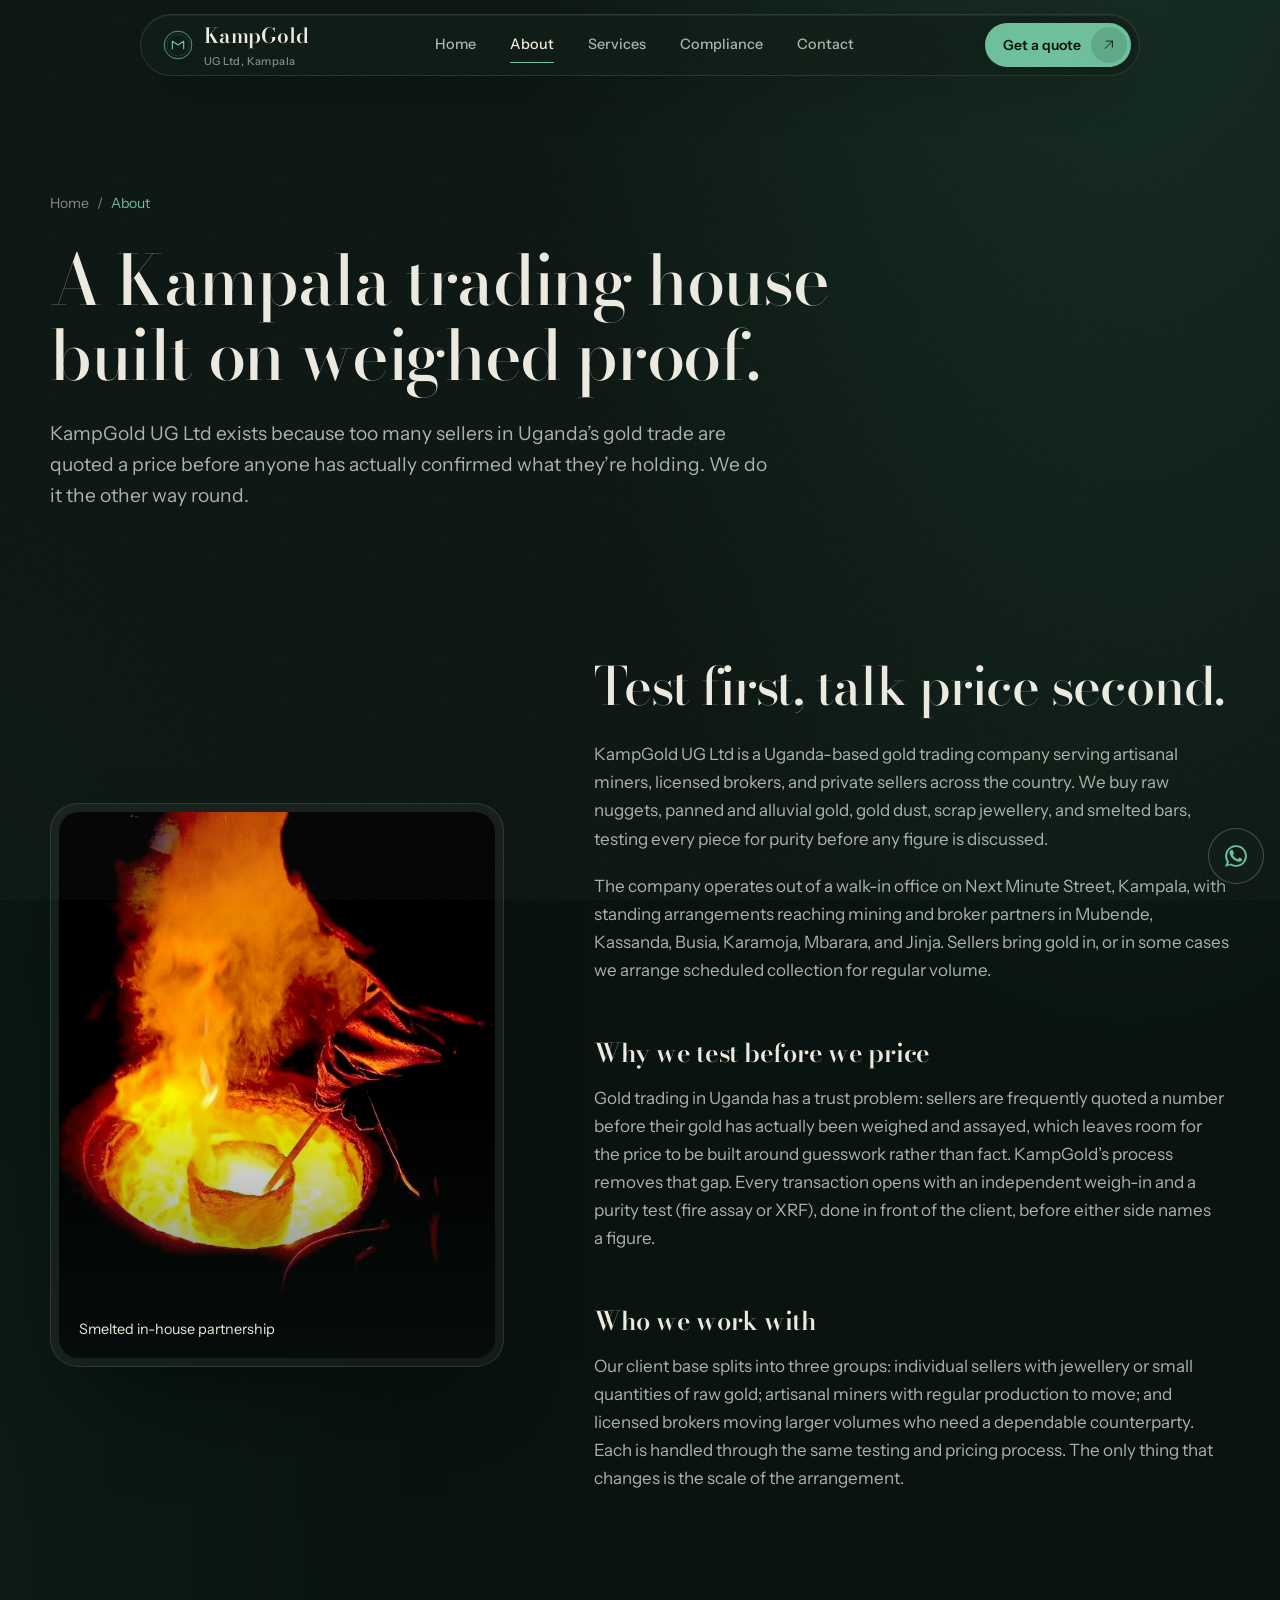
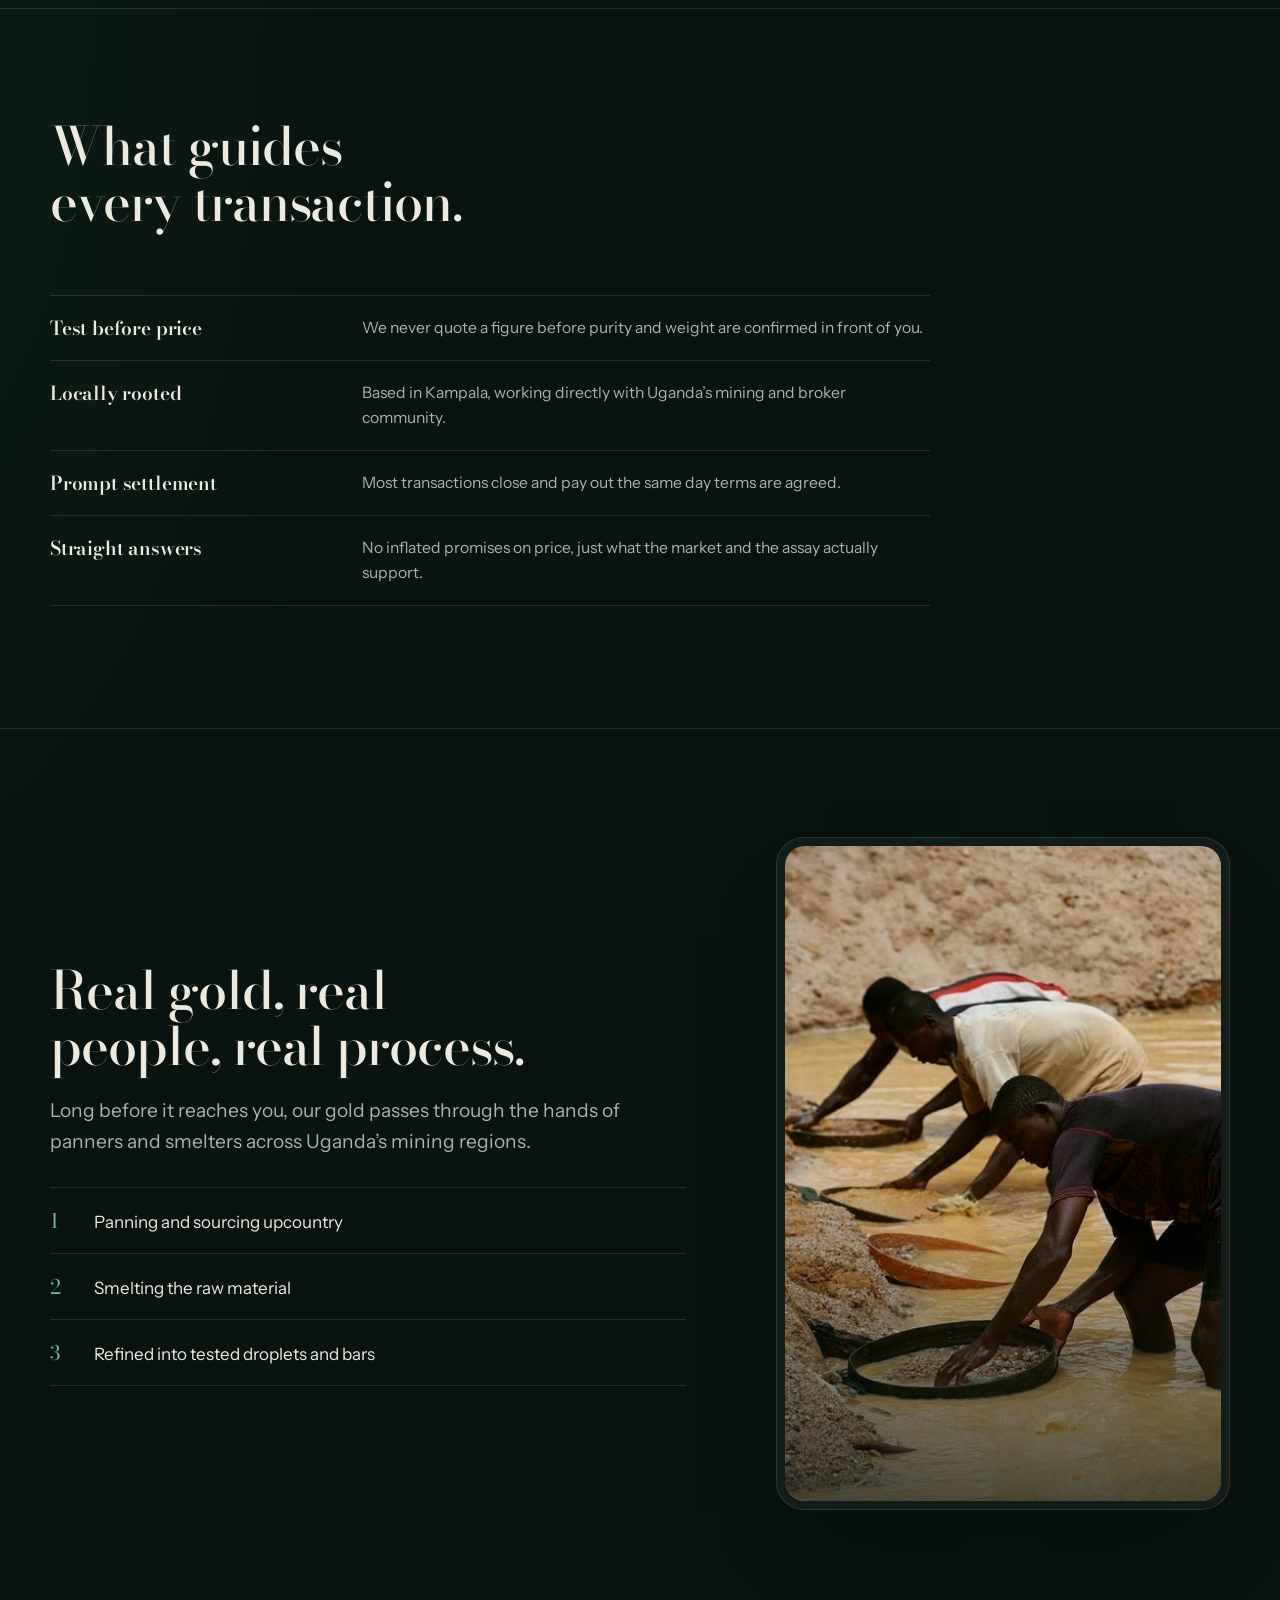
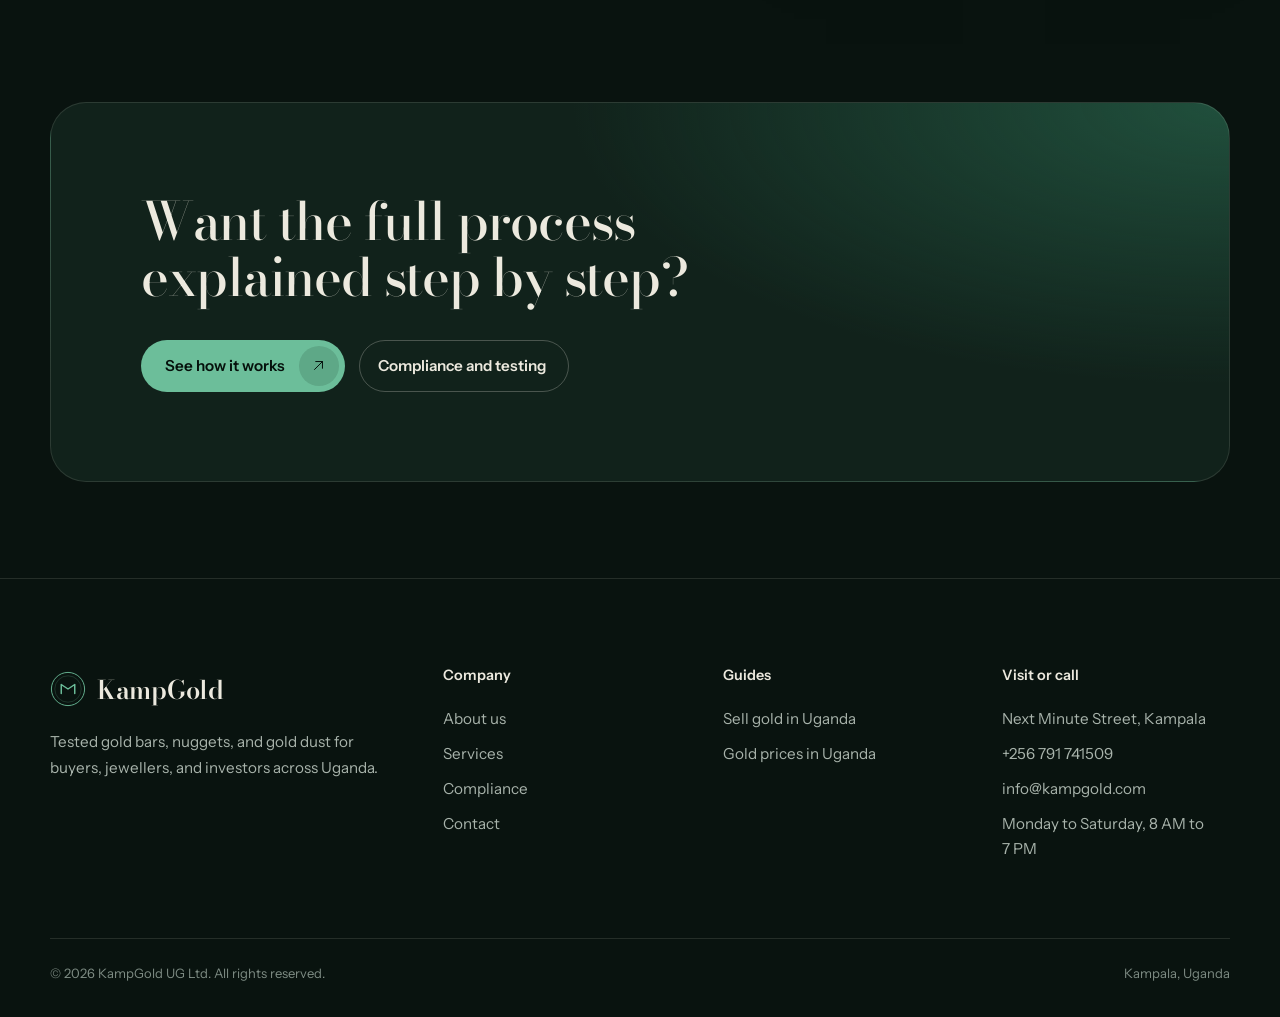
==== commit e7d37d1f: "Update about.html" ====
--- a/about.html
+++ b/about.html
@@ -139,7 +139,7 @@
         <h2>Visit or call</h2>
         <a href="contact.html">Next Minute Street, Kampala</a>
         <a href="tel:+256791741509">+256 791 741509</a>
-        <a href="mailto:kamgold235@gmail.com">kamgold235@gmail.com</a>
+        <a href="mailto:info@kampgold.com">info@kampgold.com</a>
         <p>Monday to Saturday, 8&nbsp;AM to 7&nbsp;PM</p>
       </div>
     </div>
